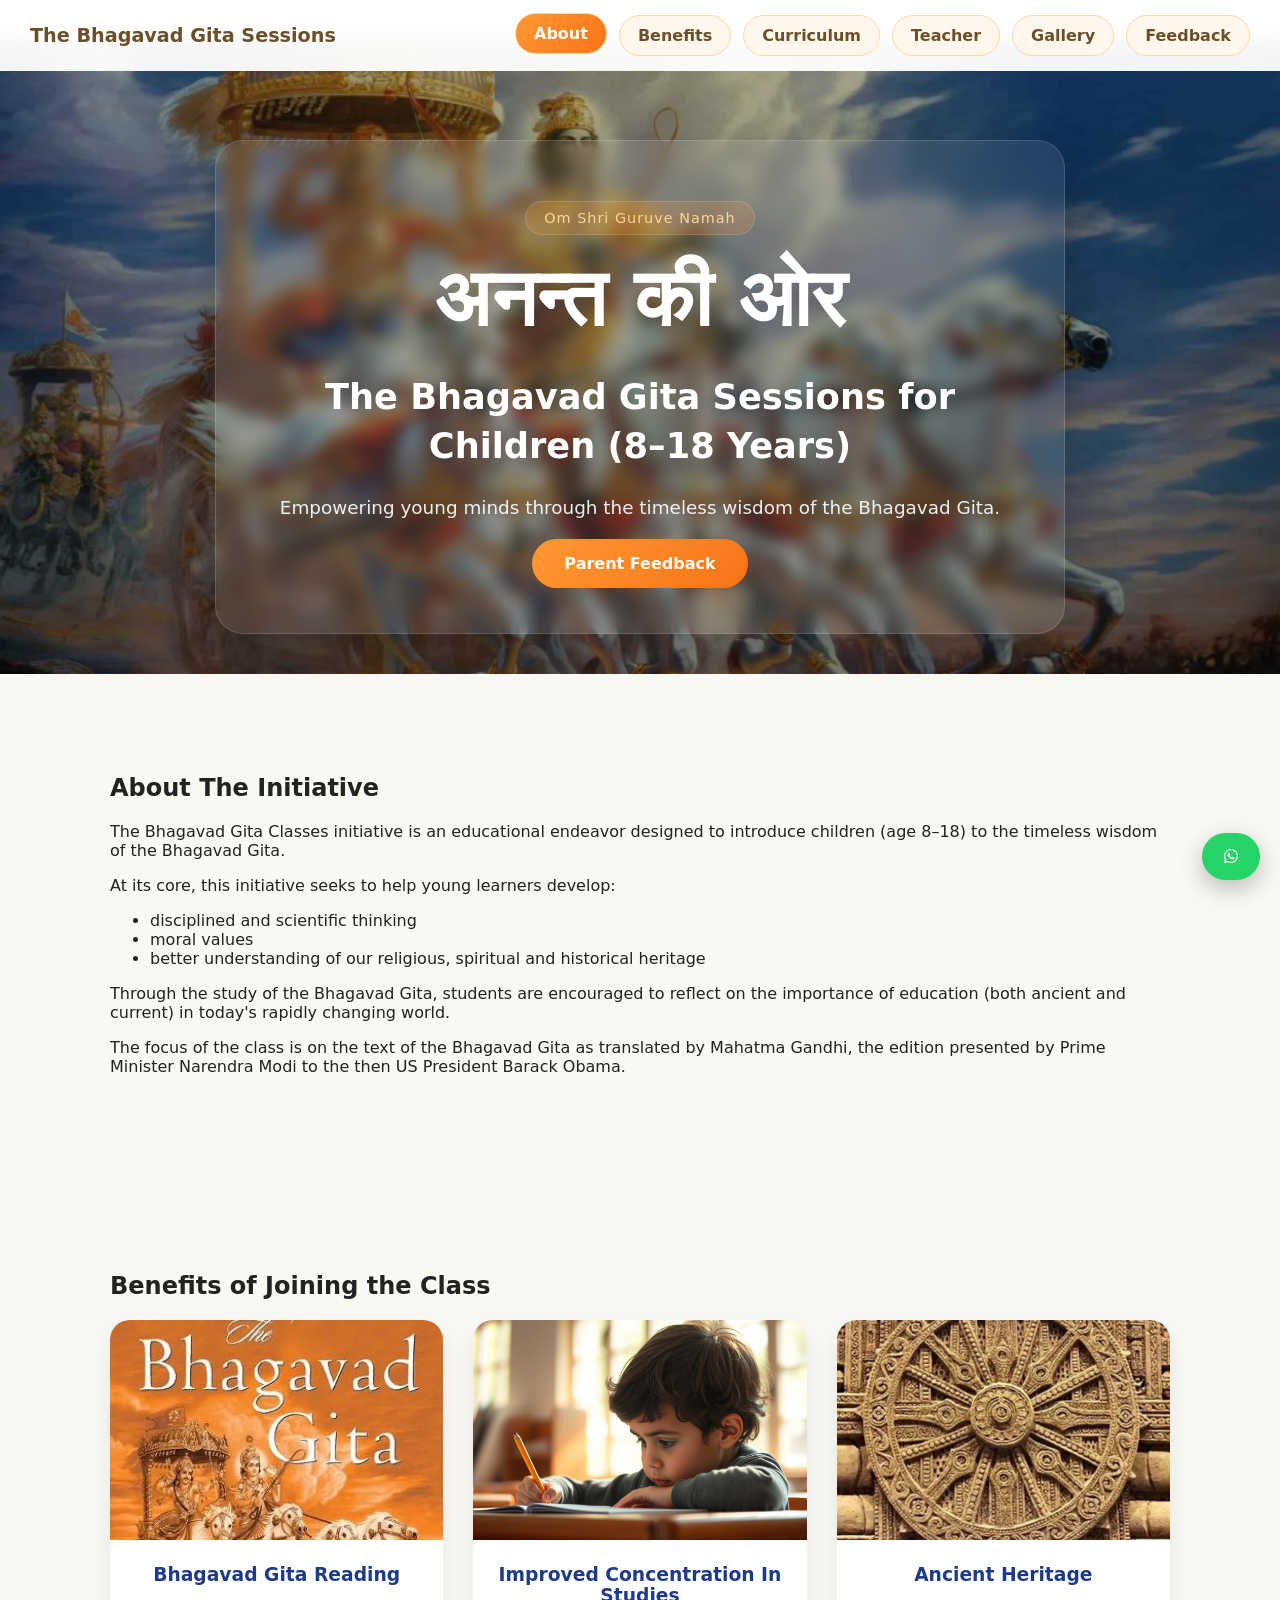
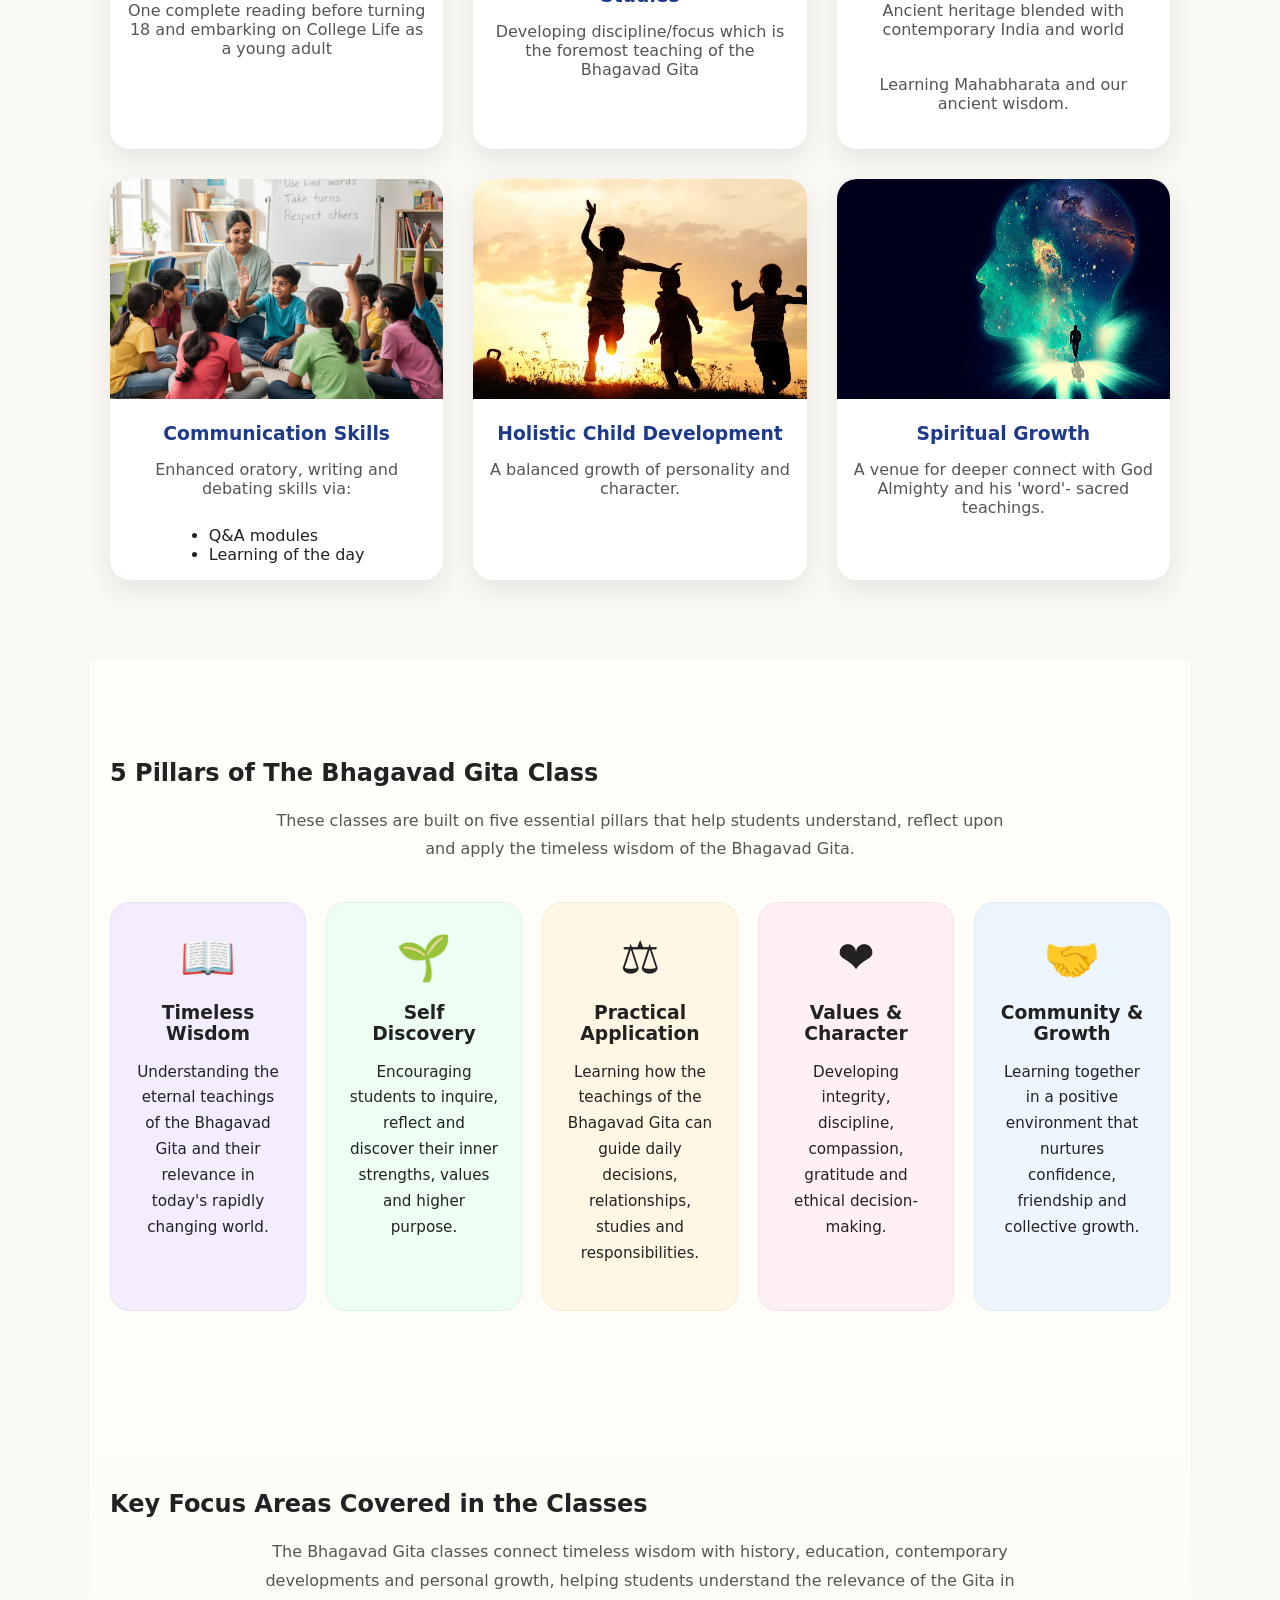
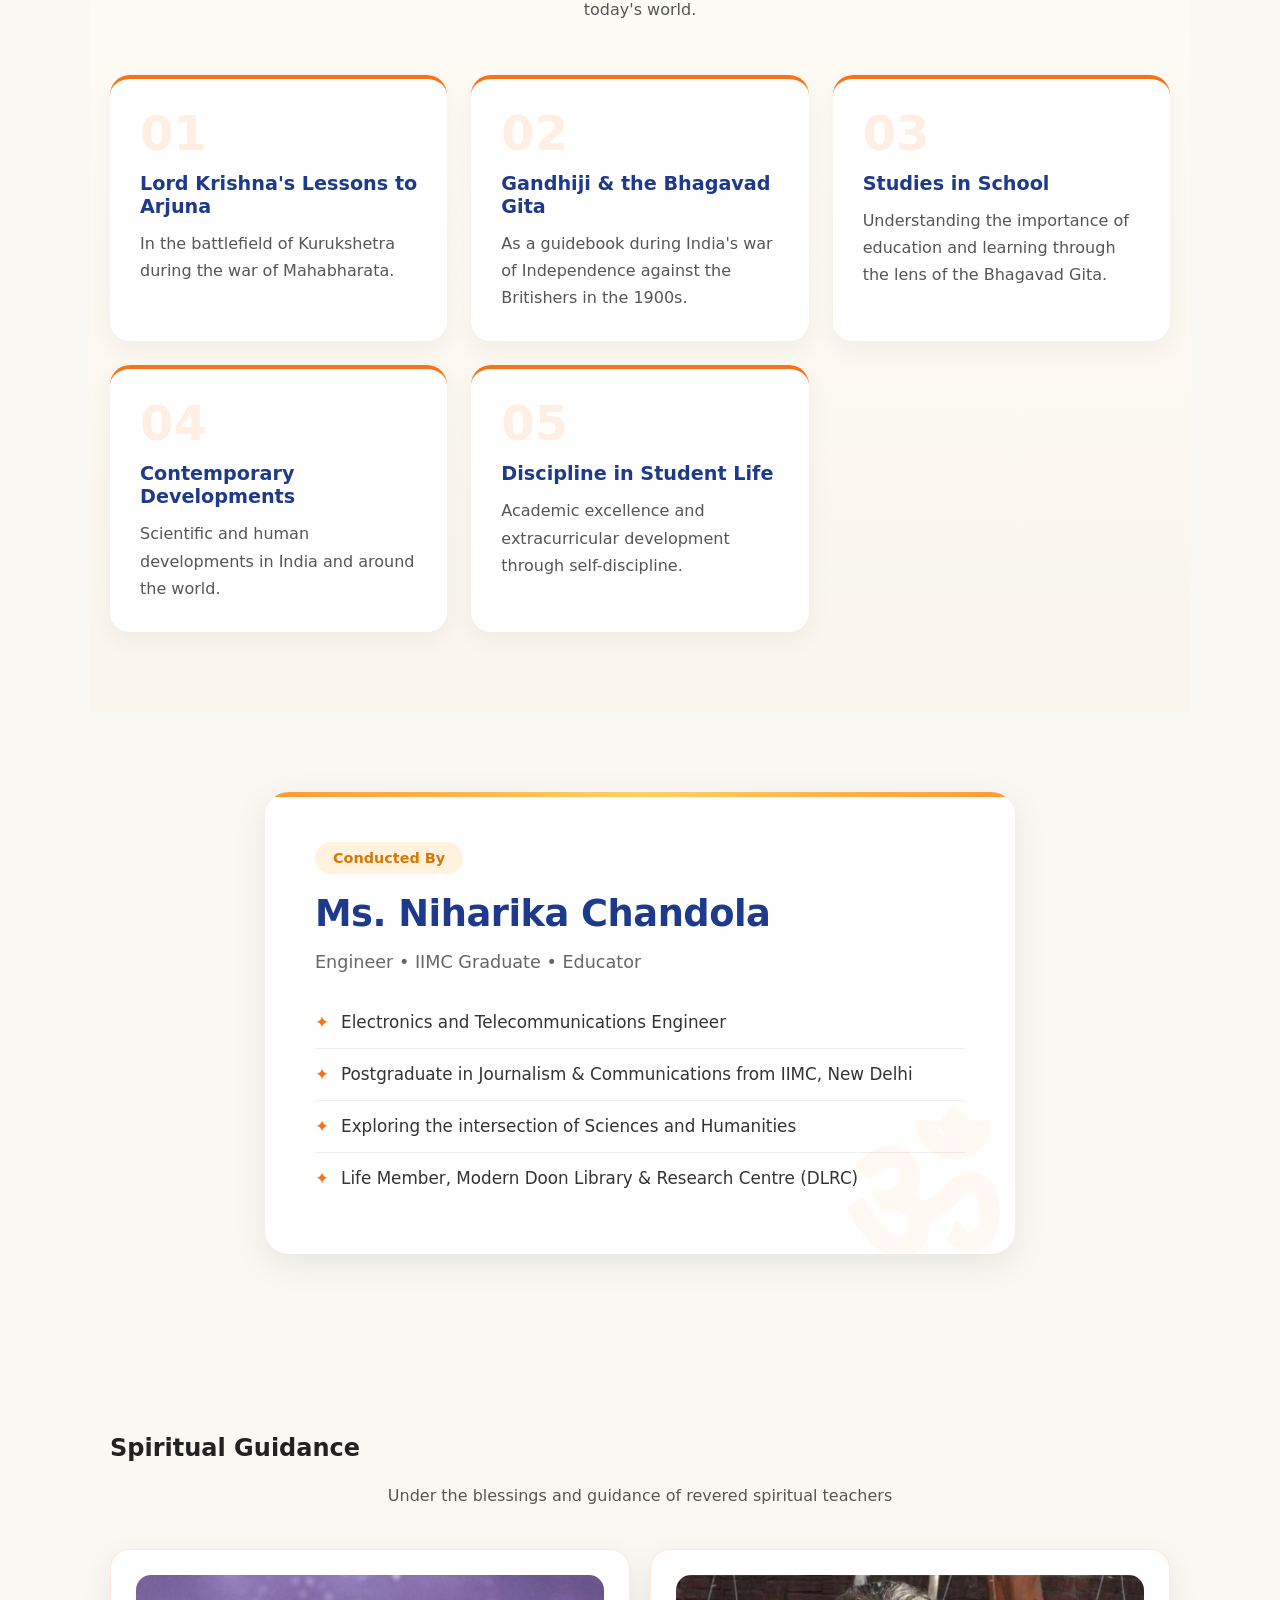
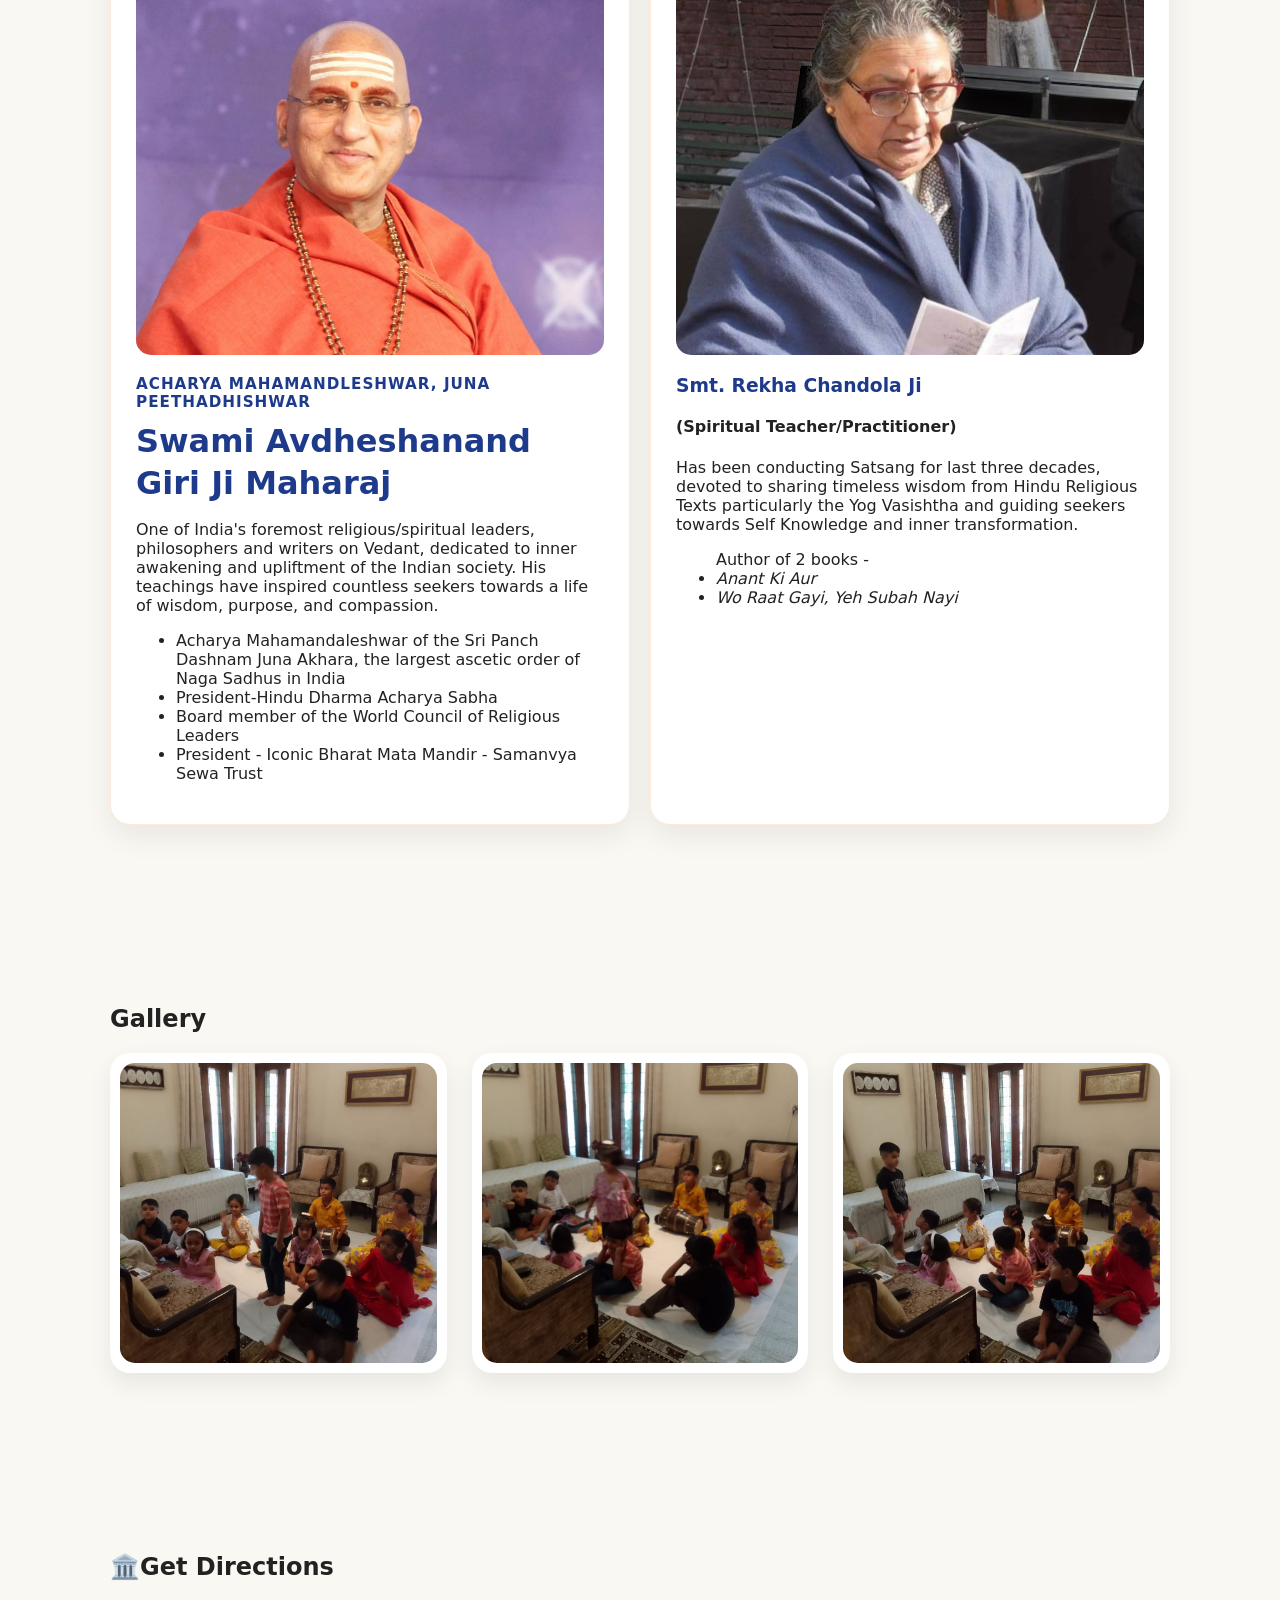
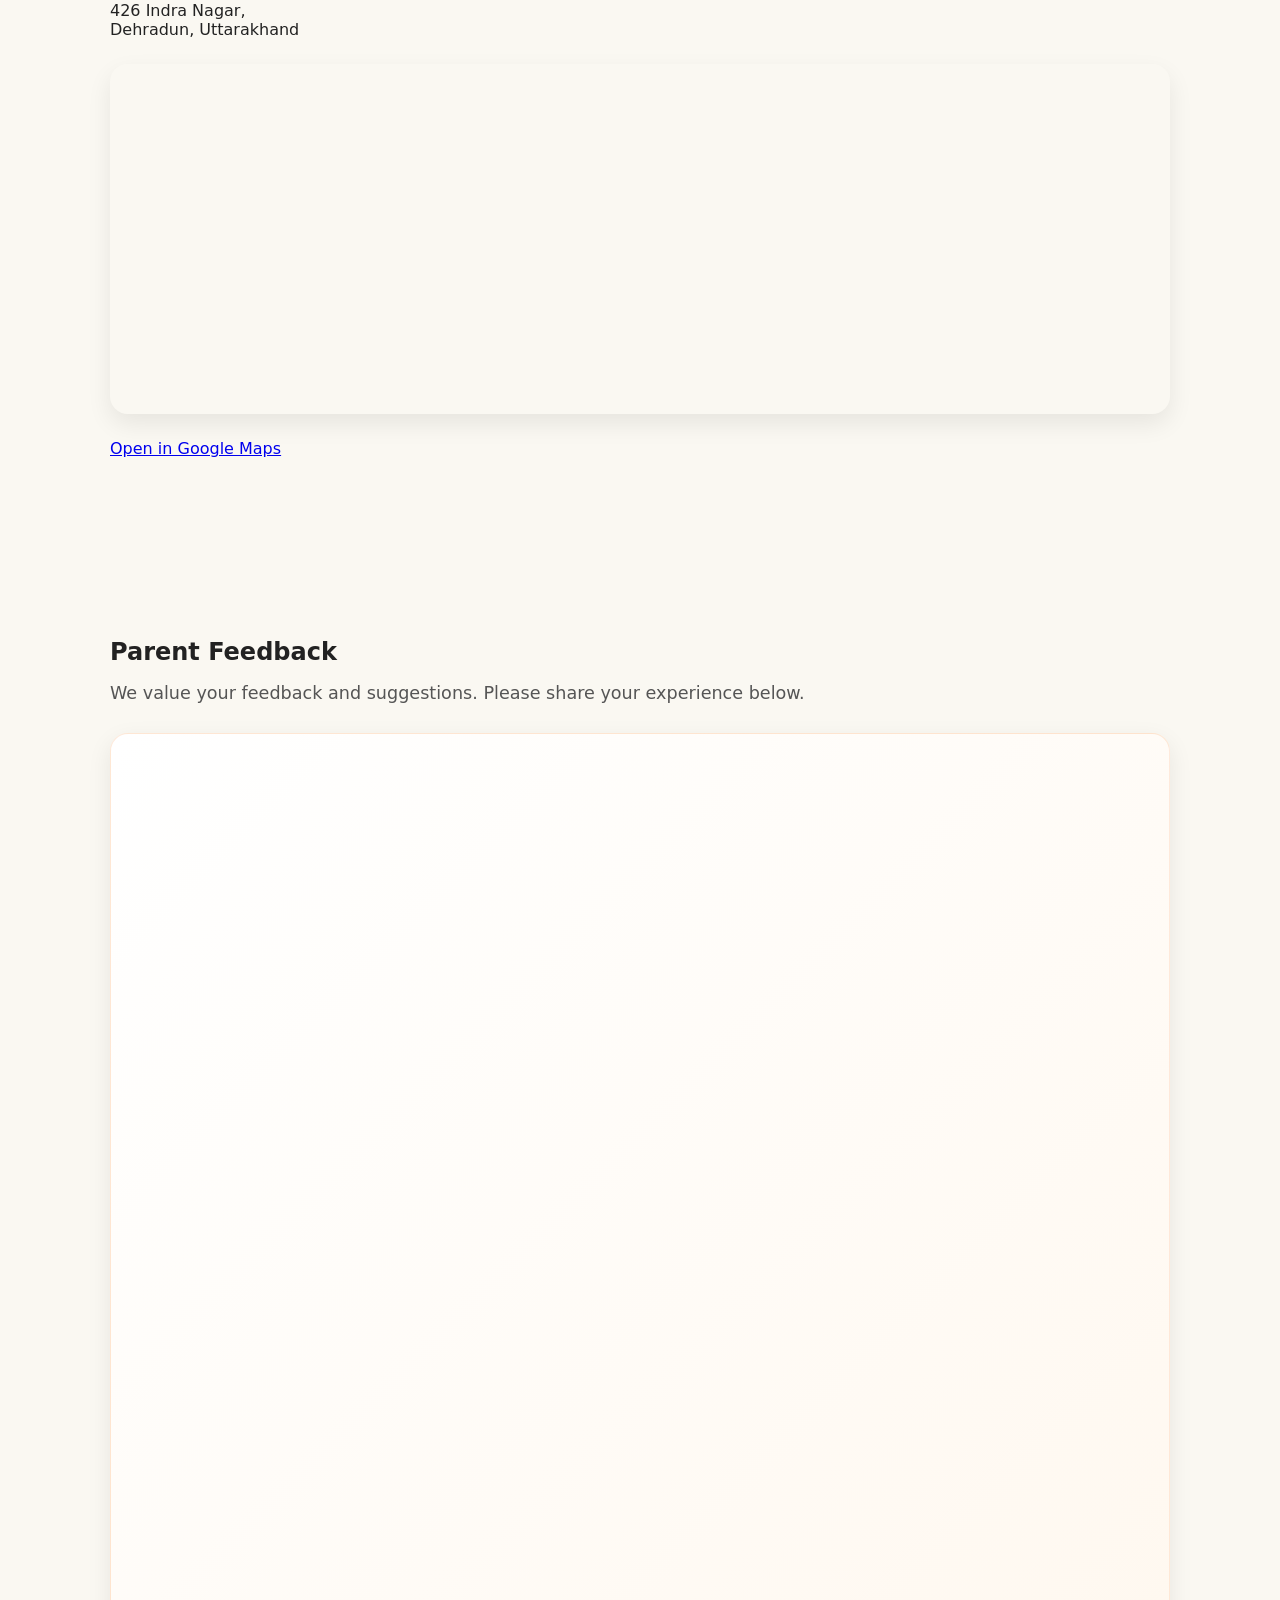
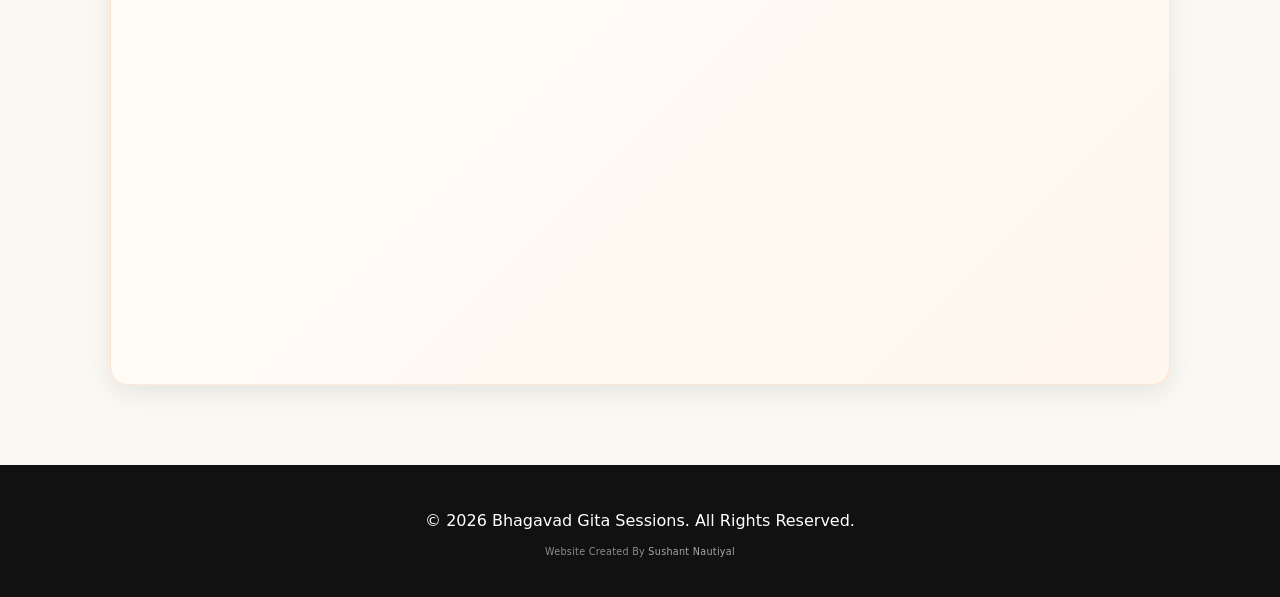
==== index.html @ b3a2de95 "Add Font Awesome and update WhatsApp link Added Font Awesome stylesheet for icons and updated WhatsA" ====
<!DOCTYPE html>
<html lang="en">
   <head>
      <meta charset="UTF-8">
      <meta name="viewport" content="width=device-width, initial-scale=1.0">
      <title>The Bhagavad Gita Sessions for Children | अनन्त की ओर </title>
      <meta name="description" content="The Bhagavad Gita Sessions for Children">
      <link rel="stylesheet" href="assets/styles.css">
	  <link rel="stylesheet" href="https://cdnjs.cloudflare.com/ajax/libs/font-awesome/6.7.2/css/all.min.css">
   </head>
   <body>
      <nav class="navbar">
         <a href="#" class="logo">
        The Bhagavad Gita Sessions
    </a>
         <ul class="nav-links">
            <li><a href="#about" class="active">About</a></li>
            <li><a href="#benefits">Benefits</a></li>
            <li><a href="#pillars">Curriculum</a></li>
            <li><a href="#teacher">Teacher</a></li>
            <li><a href="#gallery">Gallery</a></li>
            <li><a href="#feedback">Feedback</a></li>
         </ul>
      </nav>
      <header class="hero">
         <div class="hero-content reveal">
            <div class="hero-badge">
               Om Shri Guruve Namah
            </div>
            <h1>अनन्त की ओर</h1>
            <h2>
               The Bhagavad Gita Sessions for Children (8–18 Years)
            </h2>
            <p>
               Empowering young minds through the timeless wisdom of the Bhagavad Gita.
            </p>
            <a class="btn" href="#feedback">
            Parent Feedback
            </a>
         </div>
      </header>
      <section id="about" class="section reveal">
         <h2>About The Initiative</h2>
         
            <p>The Bhagavad Gita Classes initiative is an educational endeavor designed
               to introduce children (age 8–18) to the timeless wisdom of the Bhagavad Gita.</p>               
         <p>
            At its core, this initiative seeks to help young learners develop:
         </p>
         <ul>
            <li>disciplined and scientific thinking</li>
            <li>moral values</li>
            <li>better understanding of our religious, spiritual and historical heritage</li>
         </ul>
         <p>
            Through the study of the Bhagavad Gita, students are encouraged to reflect on the importance of education (both ancient and current) in today's rapidly changing world.
         </p>
         <p>
            The focus of the class is on the text of the Bhagavad Gita as translated by Mahatma Gandhi, the edition presented by Prime Minister Narendra Modi to the then US President Barack Obama.
         </p>
      </section>
      <section id="benefits" class="section">
         <h2>Benefits of Joining the Class</h2>
         <div class="benefits-grid">
            <div class="benefit-card">
               <img src="images/benefits/gita-reading.jpg" alt="">
               <h3>Bhagavad Gita Reading</h3>
               <p>One complete reading before turning 18 and embarking on College Life as a young adult</p>
            </div>
            <div class="benefit-card">
               <img src="images/benefits/concentration.jpeg" alt="">
               <h3>Improved Concentration In Studies</h3>
               <p>Developing discipline/focus which is the foremost teaching of the Bhagavad Gita</p>
            </div>
            <div class="benefit-card">
               <img src="images/benefits/culture.jpg" alt="">
               <h3>Ancient Heritage</h3>
               <p>Ancient heritage blended with contemporary India and world</p>
               <p>Learning Mahabharata and our ancient wisdom.</p>
            </div>
            <div class="benefit-card">
  <img src="images/benefits/oratory.jpeg" alt="">
  <h3>Communication Skills</h3>
  
  <p class="benefit-text">
    Enhanced oratory, writing and debating skills via:
  </p>

  <div class="points-wrapper">
    <ul class="bullet-points">
      <li>Q&amp;A modules</li>
      <li>Learning of the day</li>
    </ul>
  </div>
</div>
            <div class="benefit-card">
               <img src="images/benefits/holistic.jfif" alt="">
               <h3>Holistic Child Development</h3>
               <p>A balanced growth of personality and character.</p>
            </div>
            <div class="benefit-card">
               <img src="images/benefits/spiritual.jpg" alt="">
               <h3>Spiritual Growth</h3>
               <p>A venue for deeper connect with God Almighty and his 'word'- sacred teachings.</p>
            </div>
         </div>
      </section>
      <section id="pillars" class="section reveal">
         <h2>5 Pillars of The Bhagavad Gita Class</h2>
         <p class="section-subtitle">
            These classes are built on five essential pillars that help students
            understand, reflect upon and apply the timeless wisdom of the Bhagavad Gita.
         </p>
         <div class="pillars-grid">
            <div class="pillar-card pillar-purple">
               <div class="pillar-icon">📖</div>
               <h3>Timeless Wisdom</h3>
               <p>
                  Understanding the eternal teachings of the Bhagavad Gita and
                  their relevance in today's rapidly changing world.
               </p>
            </div>
            <div class="pillar-card pillar-green">
               <div class="pillar-icon">🌱</div>
               <h3>Self Discovery</h3>
               <p>
                  Encouraging students to inquire, reflect and discover their
                  inner strengths, values and higher purpose.
               </p>
            </div>
            <div class="pillar-card pillar-gold">
               <div class="pillar-icon">⚖️</div>
               <h3>Practical Application</h3>
               <p>
                  Learning how the teachings of the Bhagavad Gita can guide daily
                  decisions, relationships, studies and responsibilities.
               </p>
            </div>
            <div class="pillar-card pillar-pink">
               <div class="pillar-icon">❤️</div>
               <h3>Values & Character</h3>
               <p>
                  Developing integrity, discipline, compassion, gratitude and
                  ethical decision-making.
               </p>
            </div>
            <div class="pillar-card pillar-blue">
               <div class="pillar-icon">🤝</div>
               <h3>Community & Growth</h3>
               <p>
                  Learning together in a positive environment that nurtures
                  confidence, friendship and collective growth.
               </p>
            </div>
         </div>
      </section>
      <section id="focus-areas" class="section reveal">
         <h2>Key Focus Areas Covered in the Classes</h2>
         <p class="focus-intro">
            The Bhagavad Gita classes connect timeless wisdom with history,
            education, contemporary developments and personal growth,
            helping students understand the relevance of the Gita in today's world.
         </p>
         <div class="focus-grid">
            <div class="focus-card">
               <span class="focus-number">01</span>
               <h3>Lord Krishna's Lessons to Arjuna</h3>
               <p>
                  In the battlefield of Kurukshetra during the war of Mahabharata.
               </p>
            </div>
            <div class="focus-card">
               <span class="focus-number">02</span>
               <h3>Gandhiji & the Bhagavad Gita</h3>
               <p>
                  As a guidebook during India's war of Independence against the Britishers in the 1900s.
               </p>
            </div>
            <div class="focus-card">
               <span class="focus-number">03</span>
               <h3>Studies in School</h3>
               <p>
                  Understanding the importance of education and learning through the lens of the Bhagavad Gita.
               </p>
            </div>
            <div class="focus-card">
               <span class="focus-number">04</span>
               <h3>Contemporary Developments</h3>
               <p>
                  Scientific and human developments in India and around the world.
               </p>
            </div>
            <div class="focus-card">
               <span class="focus-number">05</span>
               <h3>Discipline in Student Life</h3>
               <p>
                  Academic excellence and extracurricular development through self-discipline.
               </p>
            </div>
         </div>
      </section>
      <section id="teacher" class="section reveal">
         <div class="teacher-card">
            <div class="teacher-badge">
               Conducted By
            </div>
            <h2>Ms. Niharika Chandola</h2>
            <p class="teacher-tagline">
               Engineer • IIMC Graduate • Educator
            </p>
            <!-- <div class="teacher-divider"></div> -->
            <ul class="profile-points">
               <li>Electronics and Telecommunications Engineer</li>
               <li>Postgraduate in Journalism & Communications from IIMC, New Delhi</li>
               <li>Exploring the intersection of Sciences and Humanities</li>
               <li>Life Member, Modern Doon Library & Research Centre (DLRC)</li>
            </ul>
         </div>
      </section>
      <section id="guidance" class="section reveal">
         <h2>Spiritual Guidance</h2>
         <p class="section-subtitle">
            Under the blessings and guidance of revered spiritual teachers
         </p>
         <div class="grid">
            <div class="card">
               <div class="guide-photo swamiji-photo"></div>
               <div class="guru-title">
                  Acharya Mahamandleshwar, Juna Peethadhishwar
               </div>
               <h3 class="guru-name">
                  Swami Avdheshanand Giri Ji Maharaj
               </h3>
               <p>
                  One of India's foremost religious/spiritual leaders, philosophers and writers on Vedant, dedicated to inner awakening and upliftment of the Indian society. His teachings have inspired countless seekers towards a life of wisdom, purpose, and compassion.
               </p>
               <ul>
                  <li>Acharya Mahamandaleshwar of the Sri Panch Dashnam Juna Akhara, the largest ascetic order of Naga Sadhus in India</li>
                  <li>President-Hindu Dharma Acharya Sabha</li>
                  <li>Board member of the World Council of Religious Leaders</li>
                  <li>President - Iconic Bharat Mata Mandir - Samanvya Sewa Trust</li>
               </ul>
            </div>
            <div class="card">
               <div class="guide-photo gurudev-photo"></div>
               <!-- Optional Photo -->
               <!-- <img src="assets/rekha-chandola.jpg" alt="Smt Rekha Chandola"> -->
               <h3>Smt. Rekha Chandola Ji</h3>
               <h4>(Spiritual Teacher/Practitioner)</h4>
               <p>
                  Has been conducting Satsang for last three decades, devoted to sharing timeless wisdom from Hindu Religious Texts particularly the Yog Vasishtha and guiding seekers towards Self Knowledge and inner transformation.
               </p>
               <ul>
                  Author of 2 books -
                  <li><em>Anant Ki Aur</em></li>
                  <li><em>Wo Raat Gayi, Yeh Subah Nayi</em></li>
               </ul>
            </div>
         </div>
      </section>
      <section id="gallery" class="section reveal">
         <h2>Gallery</h2>
         <div class="gallery-grid">
            <div class="gallery-item">
               <img src="images/gal1.jpeg" alt="Gallery Image 1">
            </div>
            <div class="gallery-item">
               <img src="images/gal2.jpeg" alt="Gallery Image 2">
            </div>
            <div class="gallery-item">
               <img src="images/gal3.jpeg" alt="Gallery Image 3">
            </div>
         </div>
      </section>
      <section id="location" class="section reveal">
         <div class="location-card">
            <h2>🏛️Get Directions</h2>
            <p class="location-address">
               426 Indra Nagar,<br>
               Dehradun, Uttarakhand
            </p>
            <div class="map-container">
               <iframe src="https://www.google.com/maps/embed?pb=!1m17!1m12!1m3!1d3399.2452486231987!2d77.99868707556432!3d30.319949974785985!2m3!1f0!2f0!3f0!3m2!1i1024!2i768!4f13.1!3m2!1m1!2zMzDCsDE5JzExLjgiTiA3OMKwMDAnMDQuNSJF!5e1!3m2!1sen!2sin!4v1782061550491!5m2!1sen!2sin" width="600" height="450" style="border:0;" allowfullscreen="" loading="lazy" referrerpolicy="no-referrer-when-downgrade"></iframe>
            </div>
            <a
               class="location-btn"
               href="https://maps.google.com/?q=426+Indra+Nagar+Dehradun"
               target="_blank">
            Open in Google Maps
            </a>
         </div>
      </section>
      <section id="feedback" class="section reveal">
         <h2>Parent Feedback</h2>
         <p>
            We value your feedback and suggestions. Please share your experience below.
         </p>
         <div class="card">
            <iframe
               src="https://docs.google.com/forms/d/e/1FAIpQLSfRpZ94LRk6SZWgyEPd5InsKsDCNvL5LQzETkOcfYvqQgdj5Q/viewform?embedded=true"
               width="100%"
               height="1200"
               frameborder="0">
            Loading…
            </iframe>
         </div>
      </section>
      <footer>

    <p>© 2026 Bhagavad Gita Sessions. All Rights Reserved.</p>

    <p class="credit">
    Website Created By
    <a href="https://www.linkedin.com/in/sushantnautiyal/" target="_blank">
        Sushant Nautiyal
    </a>
</p>

</footer>
	  <a href="https://wa.me/919760505401?text=Hari%20Om."
   class="whatsapp"
   target="_blank"
   aria-label="Chat on WhatsApp">

    <i class="fa-brands fa-whatsapp"></i>

</a>
      <script src="assets/script.js"></script>
   </body>
</html>
---- assets/styles.css ----
html,
body {
	width: 100%;
	overflow-x: hidden;
}

:root {
	--saffron: #f97316;
	--blue: #1e3a8a;
}

* {
	box-sizing: border-box;
}

html {
	scroll-behavior: smooth;
}

body {
	margin: 0;
	font-family: system-ui, sans-serif;
	background: #faf8f2;
	color: #222;
}

.navbar{
    position: fixed;
    top: 0;
    left: 0;
    width: 100%;
    z-index: 9999;

    background: rgba(255,255,255,.95);
    backdrop-filter: blur(10px);

    padding: 15px 30px;

    display: flex;
    justify-content: space-between;
    align-items: center;
}

.logo {
	font-size: 1.2rem;
	font-weight: 700;
	color: #6b4f2a;
	text-decoration:none;
    cursor:pointer;
}
.logo:hover{
    color:var(--saffron);
}
.nav-links {
	display: flex;
	gap: 12px;

	list-style: none;
	margin: 0;
	padding: 0;
}

.nav-links a {
	display: block;

	padding: 10px 18px;

	border-radius: 999px;

	background: #fff7ec;
	border: 1px solid #ffd7a3;

	color: #6b4f2a;
	text-decoration: none;
	font-weight: 600;

	transition: .3s ease;
}

.nav-links a:hover,
.nav-links a.active {
	background: linear-gradient(135deg,
			#ff9933,
			#f97316);

	color: white;

	transform: translateY(-2px);
}

.hero {
	padding-top:100px;
	padding-bottom:40px;

	background:
		linear-gradient(rgba(10, 10, 10, 0.40),
			rgba(10, 10, 10, 0.50)),
		url('../images/krishna-arjuna.jpg');

	background-size: cover;
	background-position: center center;
	background-repeat: no-repeat;

	display: flex;
	align-items: flex-start;
	margin-top: 40px;
	justify-content: center;

	text-align: center;
	color: white;

	position: relative;
	overflow: hidden;
}
#pillars,
#focus-areas,
#teacher,
#benefits,
#gallery,
#feedback{
    scroll-margin-top:100px;
}
/* Decorative Golden Glow */
.hero::before {
	content: "";

	position: absolute;
	inset: 0;

	background:
		radial-gradient(circle at top center,
			rgba(255, 193, 7, 0.18),
			transparent 45%);

	pointer-events: none;
}

/* Hero Card */
.hero-content {
	position: relative;
	z-index: 2;

	background: rgba(255, 255, 255, 0.08);

	backdrop-filter: blur(8px);
	-webkit-backdrop-filter: blur(8px);

	padding: 60px;
	border-radius: 28px;

	max-width: 850px;
	width: 90%;

	border: 1px solid rgba(255, 255, 255, 0.15);

	box-shadow:
		0 20px 50px rgba(0, 0, 0, 0.25);
}

/* Sanskrit Badge */
.hero-badge {
	display: inline-block;

	background: rgba(255, 153, 51, 0.18);

	color: #ffd699;

	padding: 8px 18px;
	border-radius: 40px;

	font-size: .9rem;
	letter-spacing: 1px;

	margin-bottom: 20px;

	border: 1px solid rgba(255, 255, 255, 0.15);
}

.hero h1 {
	font-size: 5rem;
	line-height: 1.1;
	margin: 0 0 20px;
	color: white;
}

.hero h2 {
	font-size: 2.2rem;
	line-height: 1.4;
	margin-bottom: 20px;
	color: #fff;
}

.hero p {
	font-size: 1.15rem;
	line-height: 1.8;
	color: rgba(255, 255, 255, 0.92);

	margin-bottom: 30px;
}

/* Button */
.hero .btn {
	background: linear-gradient(135deg,
			#ff9933,
			#f97316);

	padding: 15px 32px;
	border-radius: 50px;

	font-weight: 600;
	font-size: 1rem;

	transition: .3s;
}

.hero .btn:hover {
	transform: translateY(-3px);
	box-shadow:
		0 12px 25px rgba(249, 115, 22, .35);
}

/* Responsive */
@media(max-width:768px) {
	.hero{
        min-height:100vh;

        padding:110px 20px 60px;

        display:flex;
        align-items:flex-start;
        justify-content:center;
    }

	.hero-content {
		padding: 35px 25px;
	}

	.hero h1 {
		font-size: 3rem;
	}

	.hero h2 {
		font-size: 1.5rem;
	}
}

/* =========================
   Teacher Section
========================= */

.teacher-card {
	max-width: 750px;
	margin: 0 auto;

	background: #fff;
	padding: 50px;

	border-radius: 24px;

	position: relative;
	overflow: hidden;

	box-shadow: 0 10px 35px rgba(0, 0, 0, 0.08);

	transition:
		transform .35s ease,
		box-shadow .35s ease;
}

/* Top Accent Line */
.teacher-card::before {
	content: "";
	position: absolute;
	top: 0;
	left: 0;

	width: 100%;
	height: 5px;

	background: linear-gradient(90deg,
			#ff9933,
			#ffd166,
			#ff9933);
}

/* Om Watermark */
.teacher-card::after {
	content: "ॐ";

	position: absolute;
	right: 20px;
	bottom: -30px;

	font-size: 180px;
	font-weight: 700;
	line-height: 1;

	color: rgba(249, 115, 22, 0.05);

	pointer-events: none;
	user-select: none;
}

/* Hover Effect */
.teacher-card:hover {
	transform: translateY(-6px);

	box-shadow:
		0 18px 45px rgba(0, 0, 0, 0.12);
}

/* Badge */
.teacher-badge {
	display: inline-block;

	padding: 8px 18px;

	background: #fff3e0;
	color: #d97706;

	border-radius: 30px;

	font-size: .9rem;
	font-weight: 600;

	margin-bottom: 18px;
}

/* Name */
.teacher-card h2 {
	margin: 0 0 10px;

	color: var(--blue);

	font-size: 2.3rem;
	font-weight: 700;

	letter-spacing: -0.5px;
}

/* Subtitle */
.teacher-tagline {
	color: #666;
	font-size: 1.1rem;

	margin-bottom: 25px;
}

/* Divider */
.teacher-divider{
    width:400px;
    height:4px;

    background:var(--saffron);

    border-radius:50px;

    margin-top:15px;
    margin-bottom:30px;
}

/* Profile Points */
.profile-points {
	list-style: none;
	padding: 0;
	margin: 0;
}

.profile-points li {
	padding: 14px 0;

	border-bottom: 1px solid #eee;

	color: #333;
	line-height: 1.6;
}

.profile-points li:last-child {
	border-bottom: none;
}

.profile-points li::before {
	content: "✦";

	color: var(--saffron);

	font-weight: bold;

	margin-right: 12px;
}

/* Mobile */
@media(max-width:768px) {

	.teacher-card {
		padding: 30px 25px;
	}

	.teacher-card h2 {
		font-size: 1.8rem;
	}

	.teacher-card::after {
		font-size: 120px;
		right: 10px;
		bottom: -15px;
	}
}

.profile-points {
	list-style: none;
	padding: 0;
	margin: 0;
}

.profile-points li {
	padding: 12px 0;
	font-size: 1.05rem;
	border-bottom: 1px solid #eee;
}

.profile-points li:last-child {
	border-bottom: none;
}

.profile-points li::before {
	content: "✦";
	color: #f97316;
	font-weight: bold;
	margin-right: 12px;
}

.btn {
	background: var(--saffron);
	padding: 14px 22px;
	color: white;
	text-decoration: none;
	border-radius: 10px;
}

.section {
	max-width: 1100px;
	margin: auto;
	padding: 80px 20px;
}

.grid {
	display: grid;
	grid-template-columns: repeat(auto-fit, minmax(250px, 1fr));
	gap: 20px;
}

.card {
	background: linear-gradient(135deg,
			#ffffff,
			#fff7ed);

	padding: 25px;
	border-radius: 18px;

	box-shadow:
		0 8px 25px rgba(0, 0, 0, .08);

	transition:
		transform .3s ease,
		box-shadow .3s ease,
		background .3s ease;

	border: 1px solid rgba(249, 115, 22, .15);

}

.card:hover {

	transform:
		translateY(-8px) scale(1.03);

	box-shadow:
		0 15px 35px rgba(249, 115, 22, .25);

	background:
		linear-gradient(135deg,
			#fff7ed,
			#ffedd5);
}

.benefits-grid {
	display: grid;
	grid-template-columns: repeat(3, 1fr);
	gap: 30px;
}

.gallery-grid {
	display: grid;
	grid-template-columns: repeat(auto-fit, minmax(300px, 1fr));
	gap: 25px;
}

.gallery-item {
	background: white;
	padding: 10px;
	border-radius: 20px;
	overflow: hidden;

	box-shadow:
		0 10px 25px rgba(0, 0, 0, .08);

	transition: .35s;
}

.gallery-item:hover {
	transform: translateY(-8px);
	box-shadow:
		0 18px 35px rgba(0, 0, 0, .15);
}

.gallery-item img {
	width: 100%;
	height: 300px;
	object-fit: cover;
	border-radius: 15px;
	display: block;
}

.benefit-card {
	background: white;
	border-radius: 20px;
	overflow: hidden;
	text-align: center;

	box-shadow: 0 10px 25px rgba(0, 0, 0, .08);

	transition: .35s;
}

.benefit-card:hover {
	transform: translateY(-10px);
	box-shadow: 0 20px 40px rgba(0, 0, 0, .15);
}

.benefit-card img {
	width: 100%;
	height: 220px;
	object-fit: cover;
}

.benefit-card h3 {
	color: var(--blue);
	margin: 20px 15px 10px;
}

.benefit-card p {
	padding: 0 15px 20px;
	color: #555;
}

.benefit-card {
	overflow: hidden;
}

.benefit-card img {
	transition: transform .5s ease;
}

.benefit-card:hover img {
	transform: scale(1.08);
}

.reveal {
	opacity: 0;
	transform: translateY(30px);
	transition: .8s;
}

.reveal.active {
	opacity: 1;
	transform: none;
}

footer {
	background: #111;
	color: white;
	text-align: center;
	padding: 30px;
}

.guide-photo {
	width: 100%;
	height: 380px;
	background-size: cover;
	background-position: top center;
	background-repeat: no-repeat;
	border-radius: 15px;
	margin-bottom: 20px;
}

.swamiji-photo {
	background-image: url('../images/guidance/swamiji.jpeg');
}

.gurudev-photo {
	background-image: url('../images/guidance/sadgurudev.jpeg');
}

#guidance .card {
	background: white;
	border-radius: 20px;

	overflow: hidden;

	box-shadow:
		0 10px 30px rgba(0, 0, 0, .08);

	transition:
		transform .3s ease,
		box-shadow .3s ease;
}

#guidance .card:hover {
	transform: translateY(-8px);

	box-shadow:
		0 20px 40px rgba(249, 115, 22, .20);
}

#guidance h3 {
	color: var(--blue);
	margin-bottom: 15px;
}

.section-subtitle {
	text-align: center;
	margin-bottom: 40px;
	color: #666;
}

#feedback h2 {
	margin-bottom: 15px;
}

#feedback p {
	margin-bottom: 30px;
	font-size: 1.1rem;
	color: #555;
}

#feedback .card {
	margin-top: 20px;
}

#feedback iframe {
	display: block;
	width: 100%;
	border: none;
	border-radius: 12px;
}

.feedback-form {
	max-width: 900px;
	margin: 0 auto;
	overflow: hidden;
	border-radius: 20px;
	box-shadow: 0 10px 30px rgba(0, 0, 0, .08);
}

.feedback-form iframe {
	display: block;
	width: 100%;
	border: none;
}

.whatsapp {
	position: fixed;
	right: 20px;
	bottom: 20px;
	background: #25D366;
	color: white;
	padding: 14px 22px;
	border-radius: 50px;
	text-decoration: none;
	font-weight: 600;
	box-shadow: 0 8px 25px rgba(0, 0, 0, .25);
	z-index: 999;
}

@media(max-width:768px) {

	.navbar {
		flex-direction: column;
		gap: 15px;
	}

	.nav-links {
		display: flex;
		flex-wrap: wrap;
		justify-content: center;
		gap: 12px;
	}

}

@media(max-width:768px) {

	.hero h1 {
		font-size: 3rem;
	}

	.hero h2 {
		font-size: 1.3rem;
	}

}

@media (max-width: 768px) {

	.benefits-grid {
		display: grid;
		grid-template-columns: 1fr;
		gap: 20px;
	}

	.benefit-card {
		max-width: 100%;
	}

	.benefit-image {
		height: 220px;
	}

}

/* =========================
   Mobile Fixes
========================= */

@media (max-width:768px) {

	.section {
		padding: 60px 20px;
	}

	/* Benefits */
	.benefits-grid {
		grid-template-columns: 1fr;
		gap: 20px;
	}

	.benefit-card img {
		height: 220px;
	}

	/* Gallery */
	.gallery-grid {
		grid-template-columns: 1fr;
		gap: 20px;
	}

	.gallery-item {
		padding: 12px;
	}

	.gallery-item img {
		width: 100%;
		height: 280px;
		object-fit: cover;
		border-radius: 12px;
	}

	/* Teacher */
	.teacher-card {
		padding: 30px 20px;
	}

	.teacher-card h2 {
		font-size: 1.8rem;
	}

	/* Guidance Cards */
	.grid {
		grid-template-columns: 1fr;
	}

	.guide-photo {
		height: 280px;
	}

	/* WhatsApp Button */
	.whatsapp {
		right: 15px;
		bottom: 15px;
		padding: 12px 18px;
	}

}

@media(max-width:768px) {

	.navbar {
		padding: 15px;
	}

	.logo {
		text-align: center;
		width: 100%;

		font-size: 1.5rem;
		line-height: 1.3;

		white-space: normal;
		word-break: break-word;
	}

	.nav-links {
		width: 100%;
		justify-content: center;
	}

	.nav-links a {
		margin: 0;
		padding: 6px 10px;
	}
}

@media(max-width:768px) {

	.hero {
		min-height: 80vh;
	}

	.hero-content {
		padding: 30px 20px;
	}

	.hero h1 {
		font-size: 2.8rem;
	}

	.hero h2 {
		font-size: 1.2rem;
		line-height: 1.5;
	}

	.hero p {
		font-size: 1rem;
	}

}

@media(max-width:768px) {

	.feedback-form iframe {
		height: 1100px;
	}

}

@media(max-width:768px) {

	.whatsapp-float {
		bottom: 20px;
		right: 15px;
	}

}

@media (max-width:768px) {

	header {
		padding: 15px 20px;
	}

	nav ul {
		flex-wrap: wrap;
		justify-content: center;
		gap: 10px;
	}

	nav ul li a {
		background: #fffaf3;

		border: 1px solid #e8c27a;

		color: #6b3f12;

		box-shadow: 0 4px 12px rgba(0, 0, 0, .06);

		border-radius: 30px;
		padding: 10px 20px;
	}

	nav ul li a:hover,
	nav ul li a.active {
		background: linear-gradient(135deg,
				#c98c2d,
				#e8c27a);

		color: white;
	}

}

@media (max-width:768px) {

	.navbar {
		flex-direction: column;
		gap: 15px;
		padding: 15px;
	}

	.nav-links {
		justify-content: center;
		flex-wrap: wrap;
	}

	.logo {
		text-align: center;
	}

}

.guru-title {
	color: #1e3a8a;
	font-size: 0.95rem;
	font-weight: 600;
	letter-spacing: 1px;
	text-transform: uppercase;
	margin-bottom: 10px;
}

.guru-name {
	color: #1e3a8a;
	font-size: 2rem;
	margin: 0;
	line-height: 1.3;
}

.map-container {
	margin: 25px 0;
	border-radius: 18px;
	overflow: hidden;

	box-shadow:
		0 10px 25px rgba(0, 0, 0, .08);
}

.map-container iframe {
	width: 100%;
	height: 350px;
	border: none;
	display: block;
}

/* ==========================
   5 PILLARS SECTION
========================== */

#pillars {
	background: #fffdf8;
}

.section-subtitle {
	text-align: center;
	max-width: 750px;
	margin: 0 auto 40px;
	color: #555;
	line-height: 1.7;
}

.pillars-grid {
	display: grid;
	grid-template-columns: repeat(5, 1fr);
	gap: 20px;
	margin-top: 40px;
}

.pillar-card {
	border-radius: 20px;
	padding: 28px 22px;
	text-align: center;
	transition: all .3s ease;
	border: 1px solid rgba(0, 0, 0, .05);
}

.pillar-card:hover {
	transform: translateY(-8px);
	box-shadow: 0 15px 35px rgba(0, 0, 0, .12);
}

.pillar-icon {
	font-size: 2.8rem;
	margin-bottom: 15px;
}

.pillar-card h3 {
	margin-bottom: 15px;
	color: #222;
}

.pillar-card p {
	font-size: .95rem;
	line-height: 1.7;
}

/* Colors */

.pillar-purple {
	background: #f4ecff;
}

.pillar-green {
	background: #ecfff2;
}

.pillar-gold {
	background: #fff7e3;
}

.pillar-pink {
	background: #fff0f5;
}

.pillar-blue {
	background: #edf5ff;
}

/* Tablet */

@media(max-width:1000px) {

	.pillars-grid {
		grid-template-columns: repeat(2, 1fr);
	}
}

/* Mobile */

@media(max-width:640px) {

	.pillars-grid {
		grid-template-columns: 1fr;
	}

	.pillar-card {
		text-align: left;
	}

	.pillar-icon {
		font-size: 2.2rem;
	}
}

/* ==========================
   KEY FOCUS AREAS
========================== */

#focus-areas {
	background: linear-gradient(180deg,
			#fffdf8 0%,
			#faf6ed 100%);
}

.focus-intro {
	max-width: 800px;
	margin: 0 auto 50px;
	text-align: center;
	color: #555;
	line-height: 1.8;
}

.focus-grid {
	display: grid;
	grid-template-columns: repeat(auto-fit, minmax(260px, 1fr));
	gap: 24px;
}

.focus-card {
	background: white;
	padding: 30px;
	border-radius: 20px;
	position: relative;
	overflow: hidden;

	border-top: 4px solid var(--saffron);

	box-shadow:
		0 8px 24px rgba(0, 0, 0, .05);

	transition: .35s ease;
}

.focus-card:hover {
	transform: translateY(-8px);
	box-shadow:
		0 18px 40px rgba(0, 0, 0, .10);
}

.focus-number {
	font-size: 3rem;
	font-weight: 800;
	color: rgba(249, 115, 22, .12);
	display: block;
	line-height: 1;
	margin-bottom: 15px;
}

.focus-card h3 {
	margin: 0 0 12px;
	color: var(--blue);
	font-size: 1.2rem;
}

.focus-card p {
	margin: 0;
	line-height: 1.7;
	color: #555;
}
.benefit-text {
  margin-bottom: 8px;   /* reduce gap after the paragraph */
}

.points-wrapper {
  text-align: center;
}

.bullet-points {
  display: inline-block;
  text-align: left;
  margin-top: 0;        /* removes big gap before bullets */
  margin-bottom: 1;
  padding-left: 20px;
}
/* Mobile */

@media(max-width:640px) {

	.focus-card {
		padding: 24px;
	}

	.focus-number {
		font-size: 2.5rem;
	}
}
@media (max-width:768px){

    .credit{
        font-size:0.50rem;
        line-height:1.5;
        color:#8a8a8a;
        text-align:center;
    }

    .credit a{
        color:#9e9e9e;
        text-decoration:none;
    }

}
.credit{
    margin-top:14px;
    font-size:0.60rem;
    color:#8d8d8d;
    letter-spacing:.3px;
}

.credit a{
    color:#a8a8a8;
    text-decoration:none;
    transition:.25s;
}

.credit a:hover{
    color:#ffffff;
}
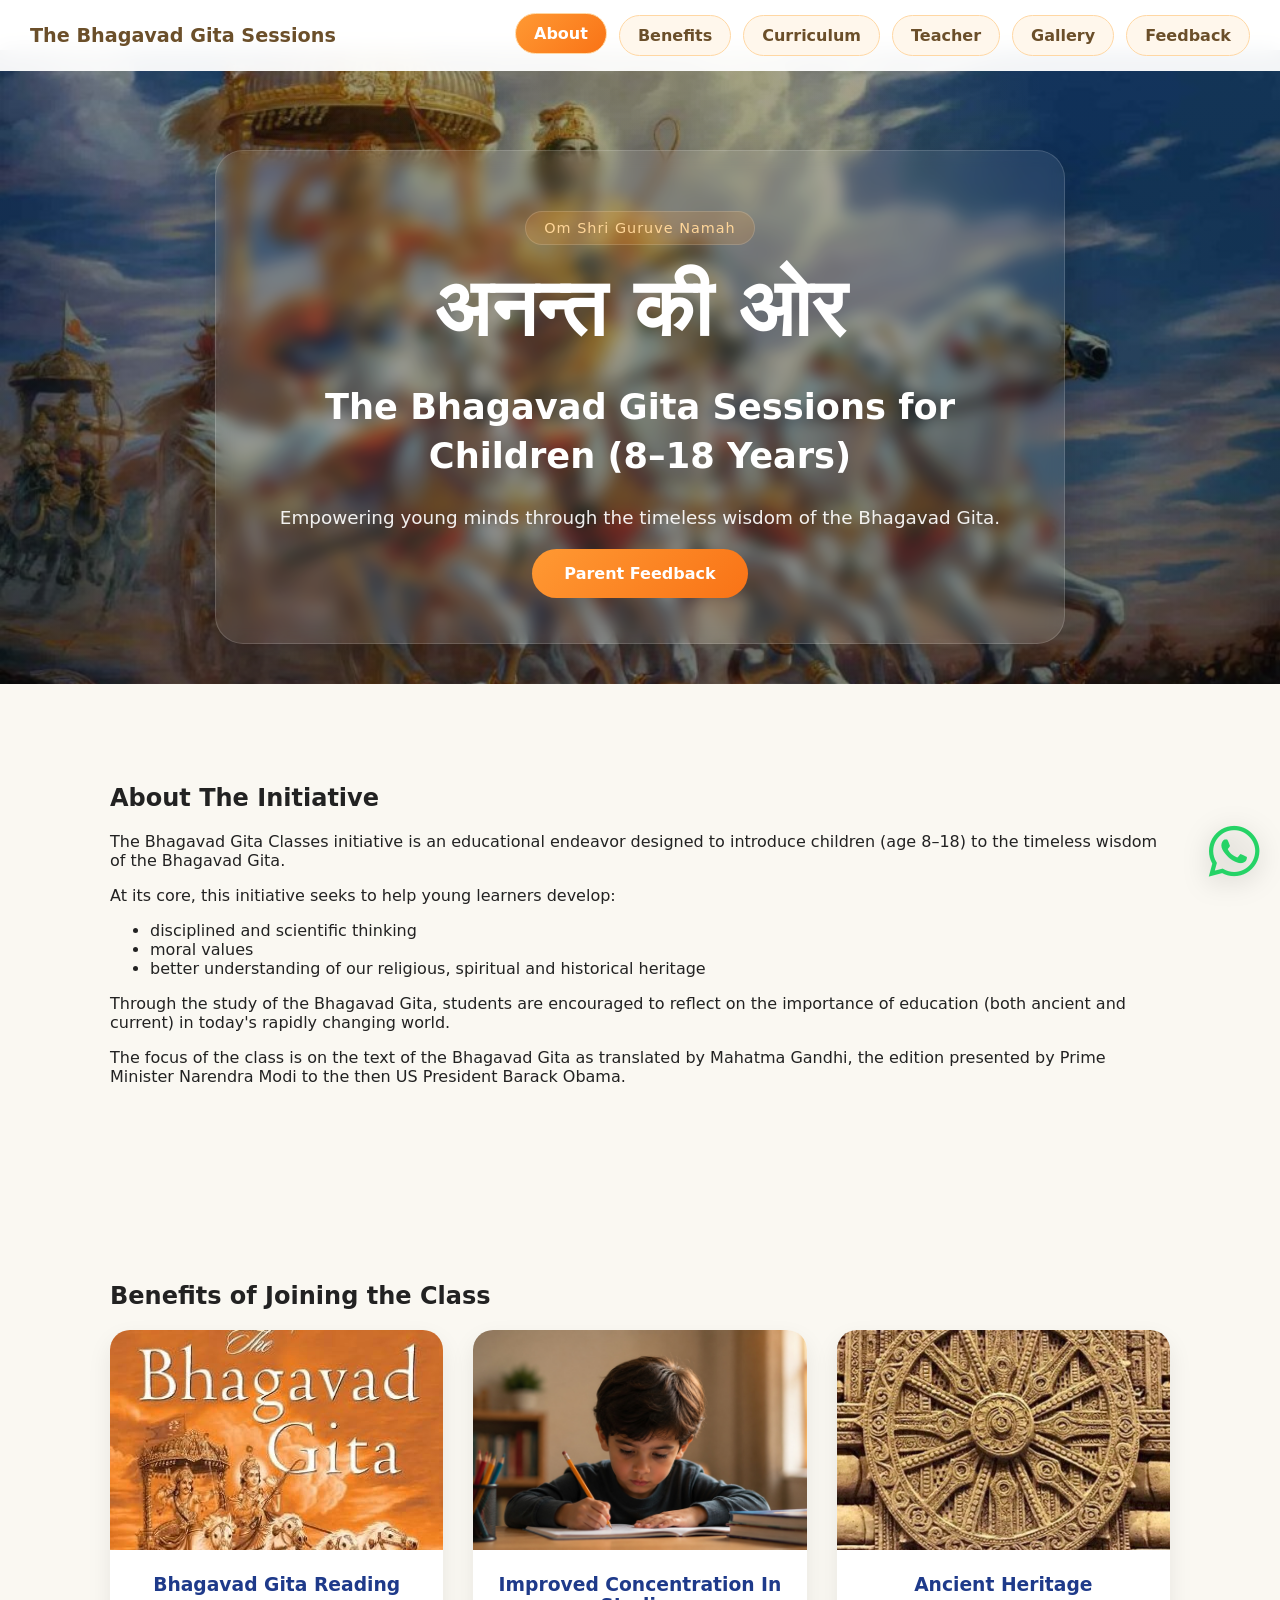
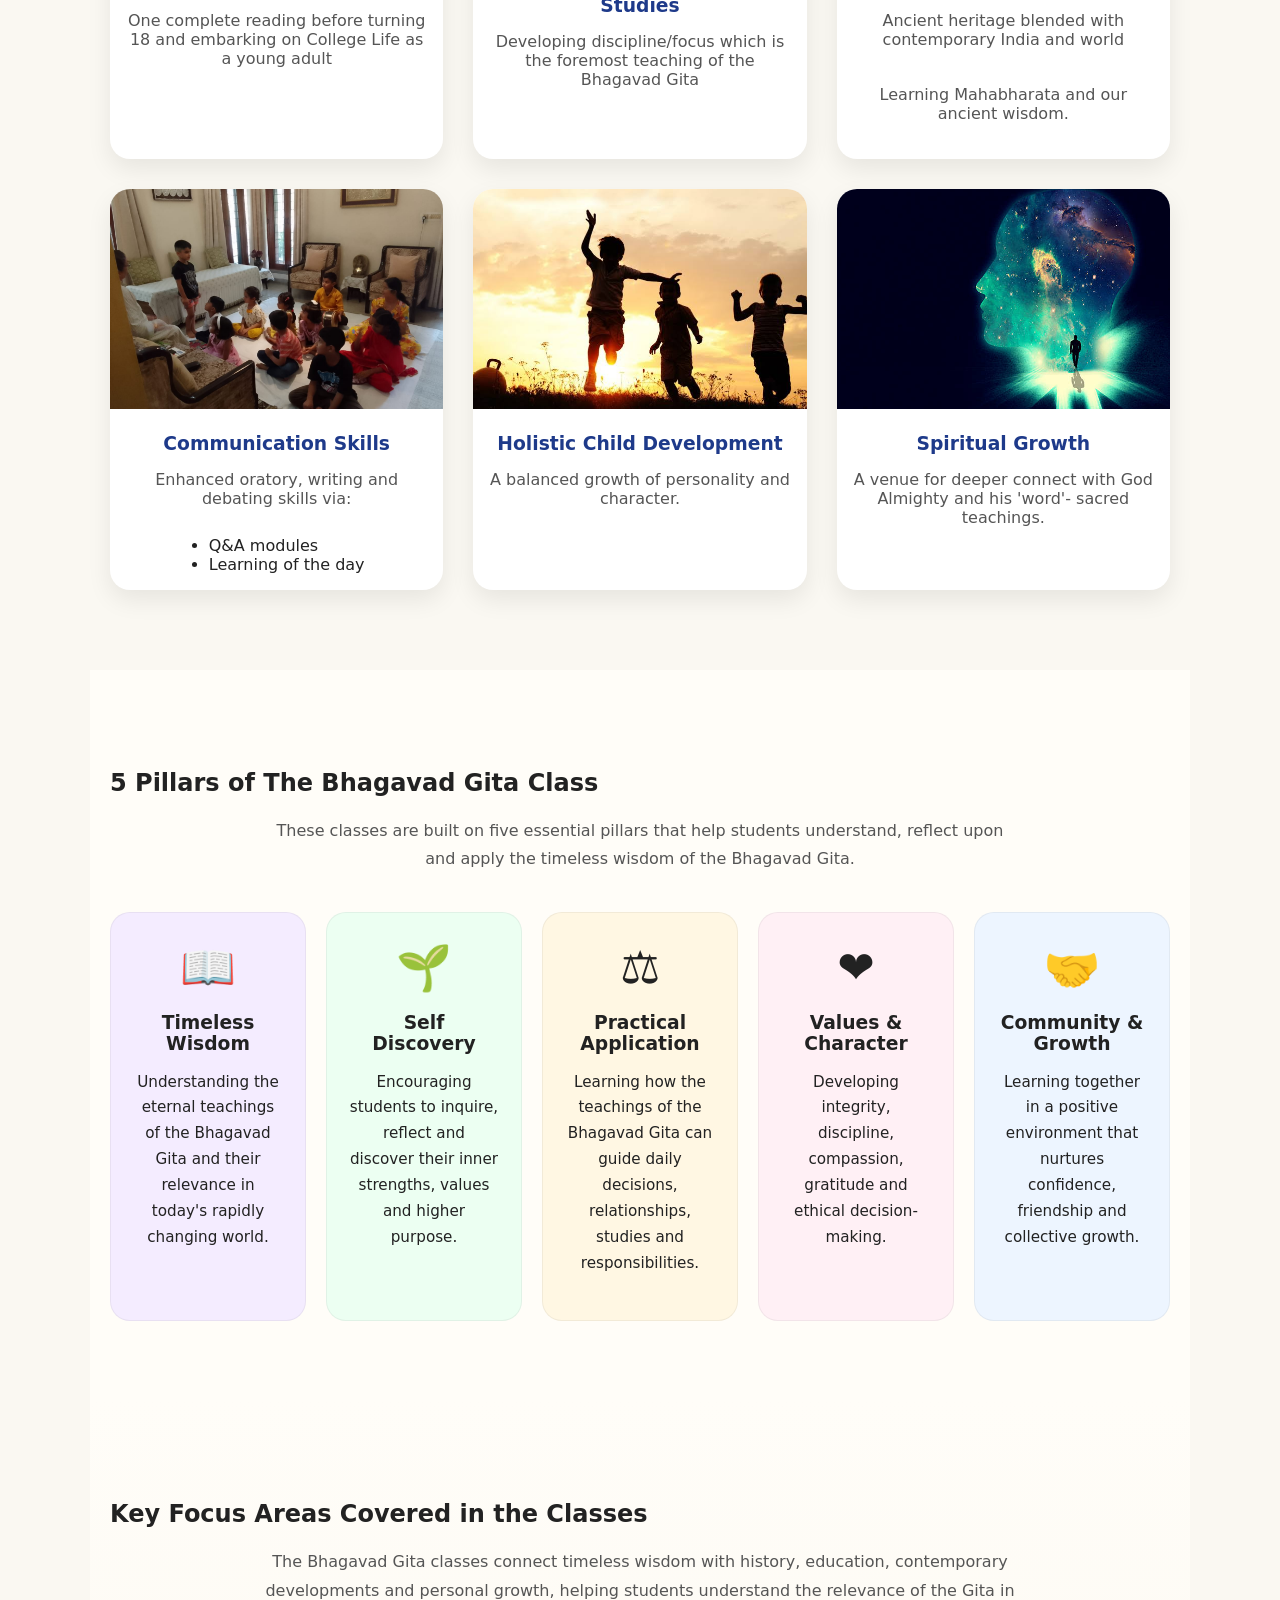
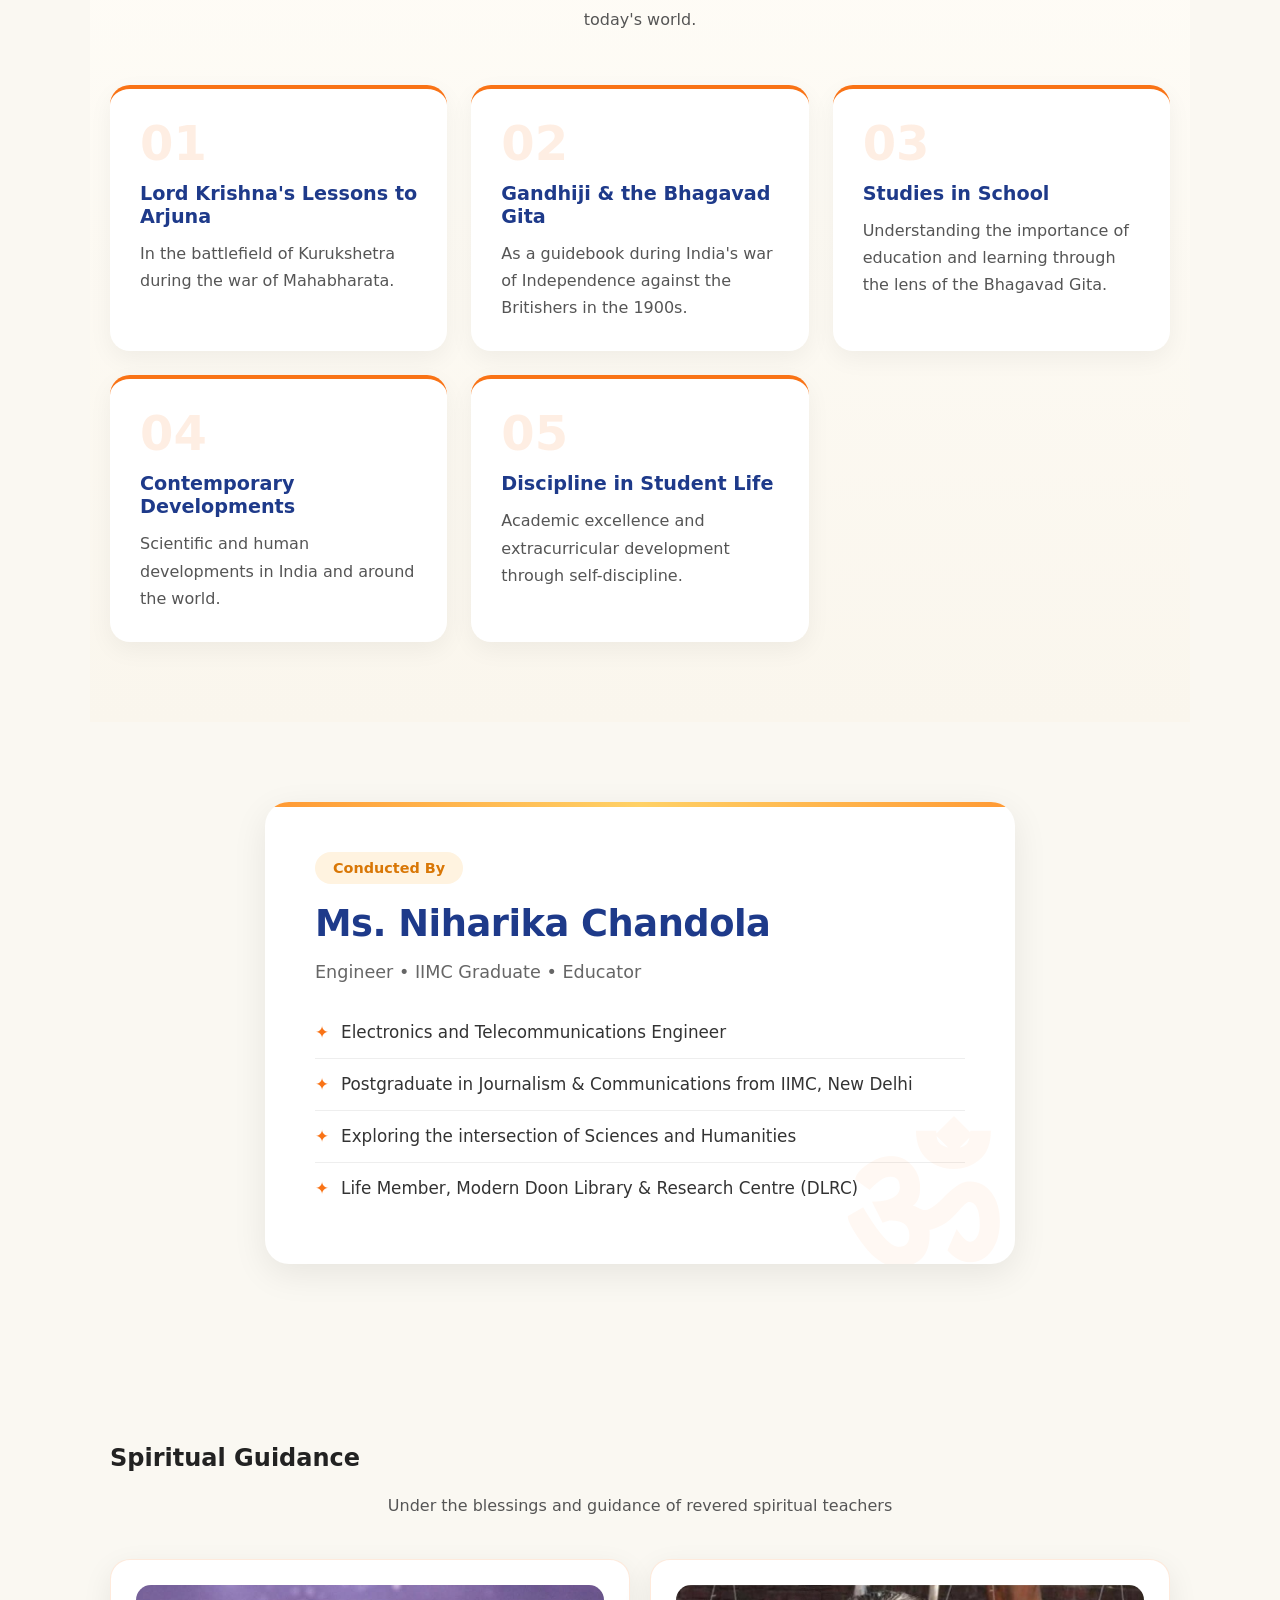
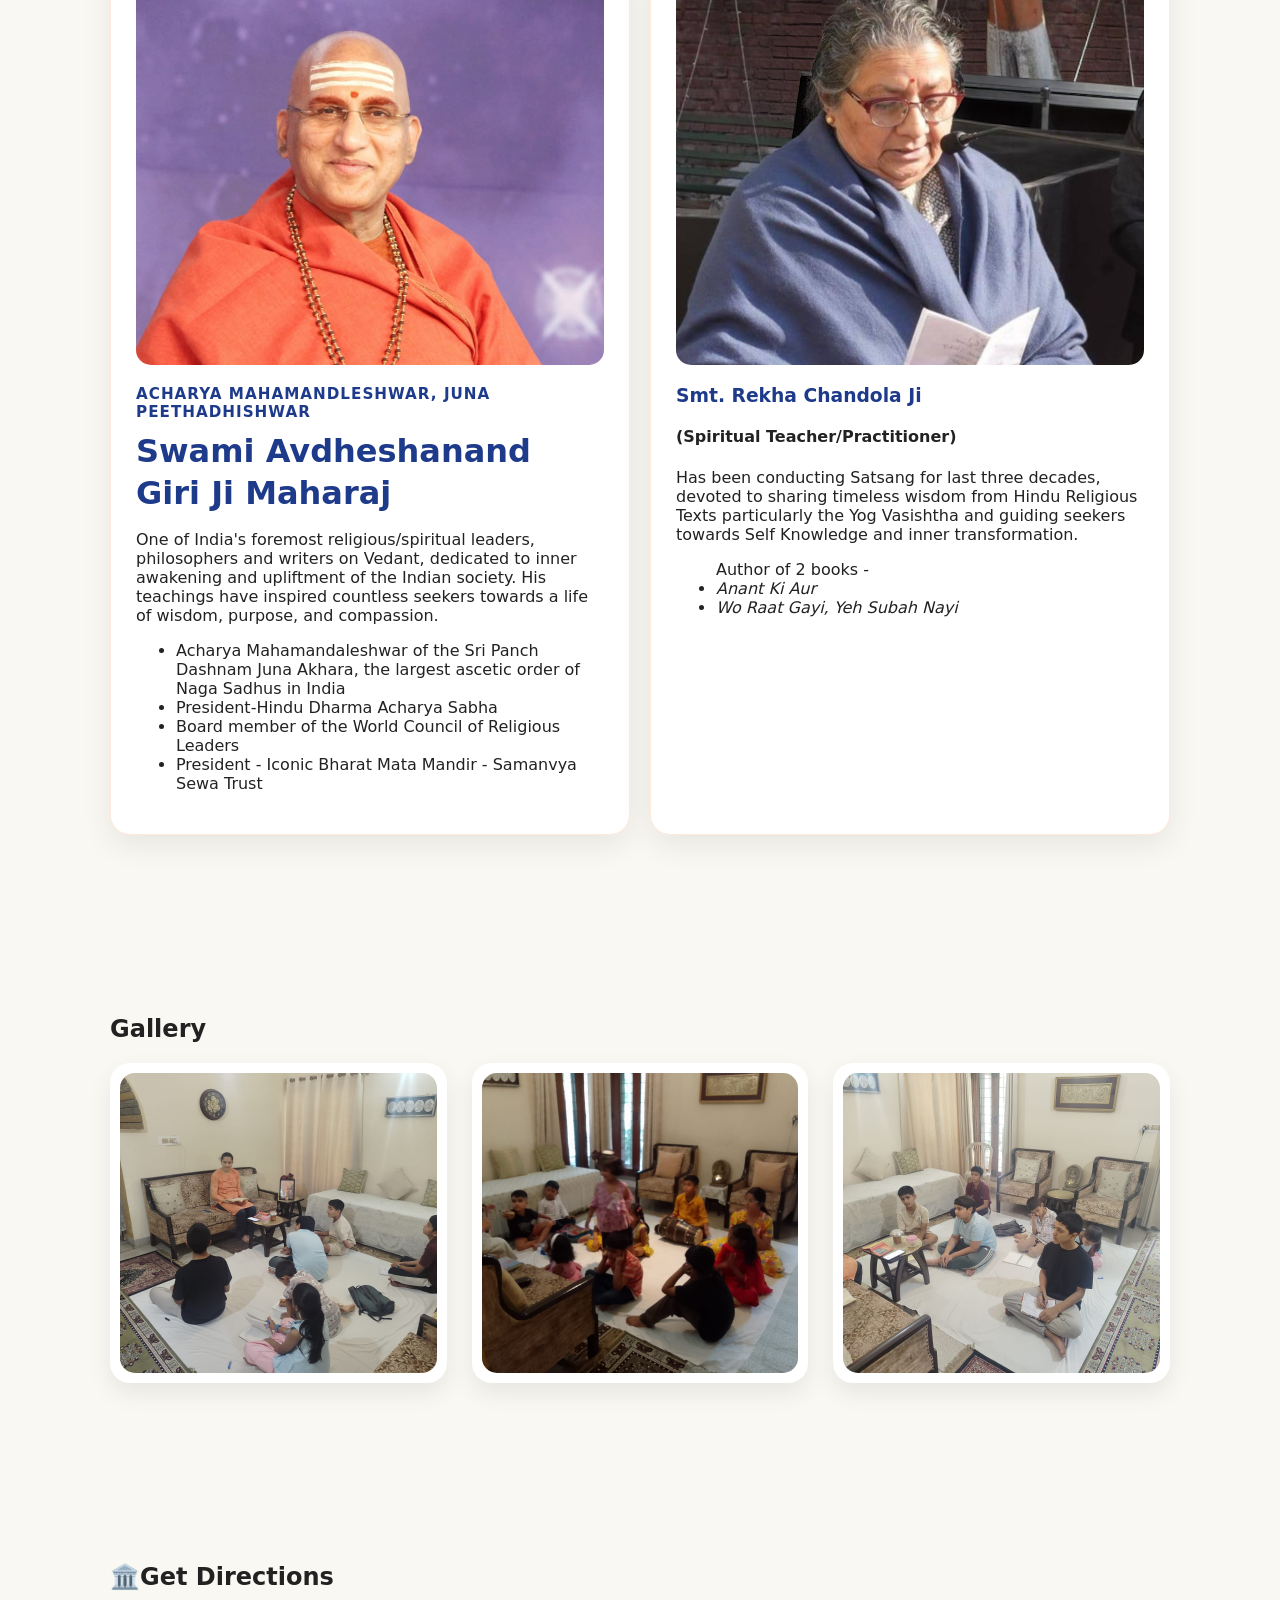
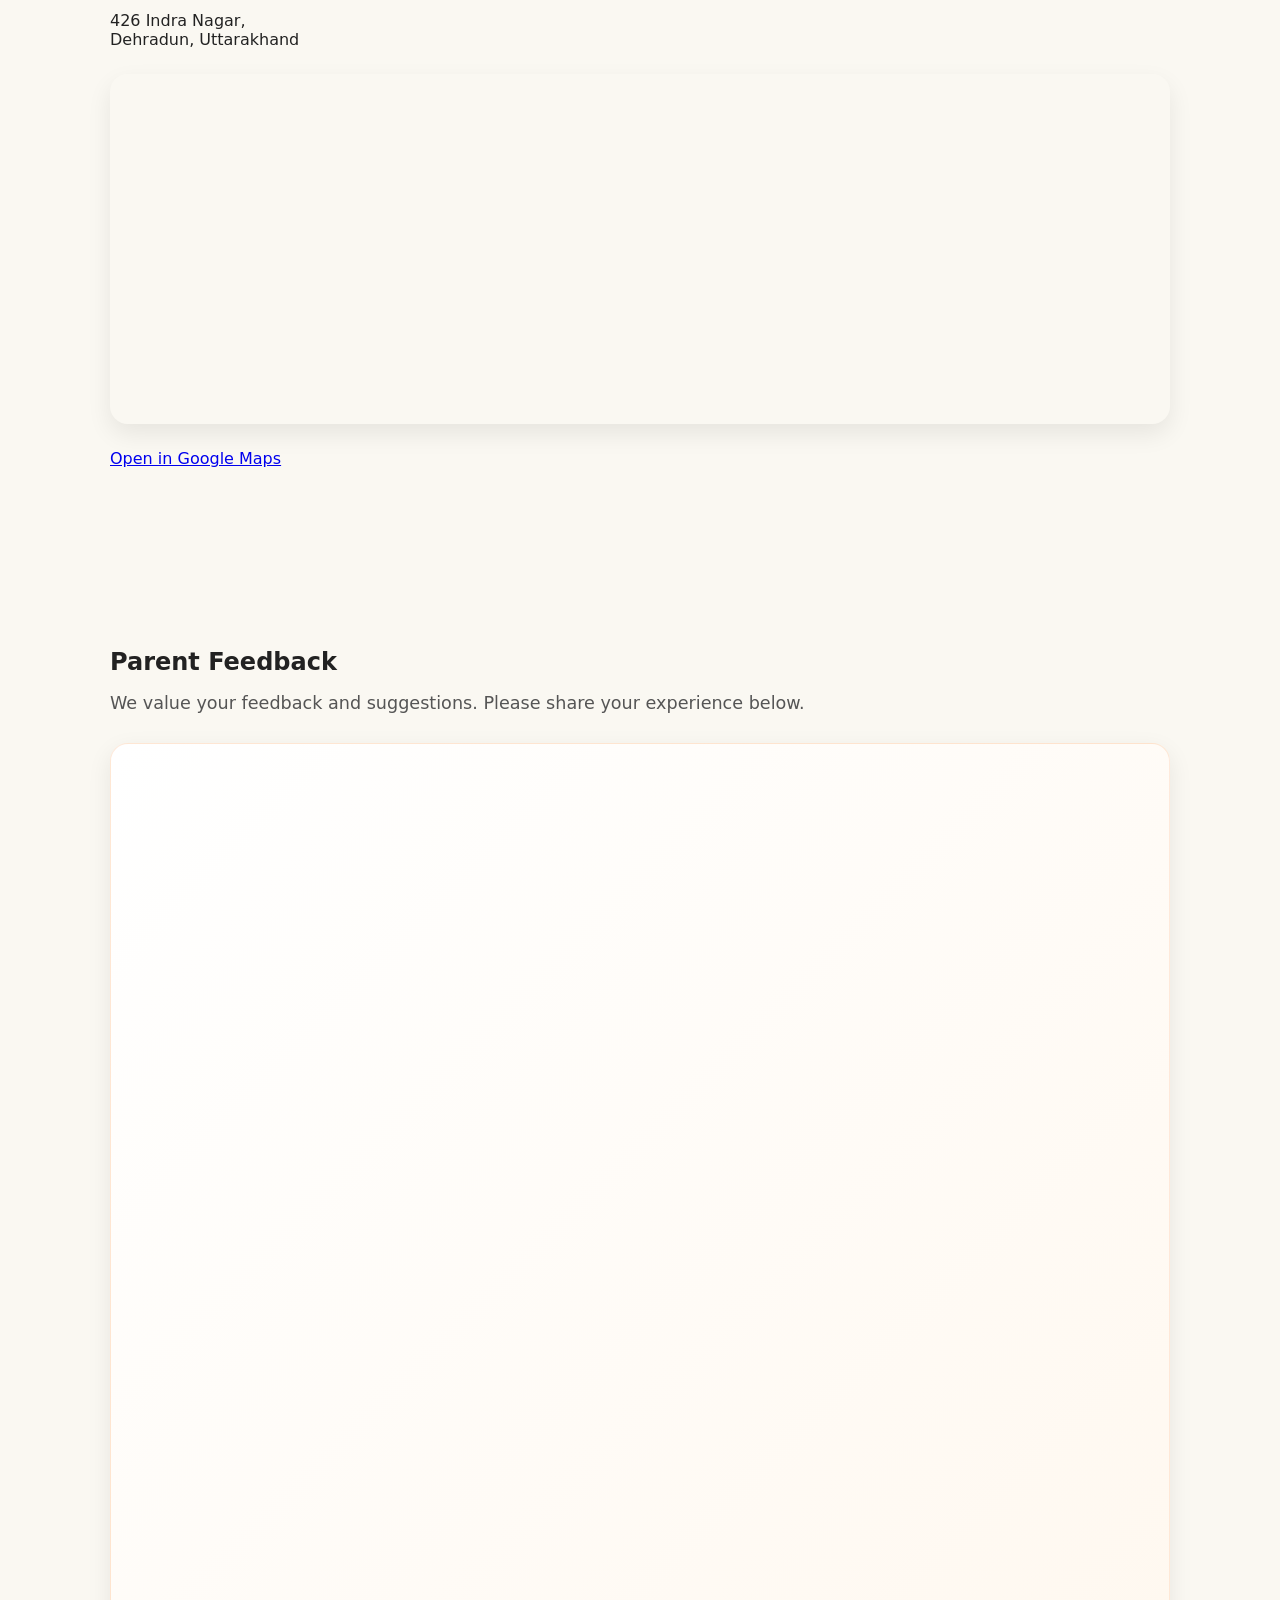
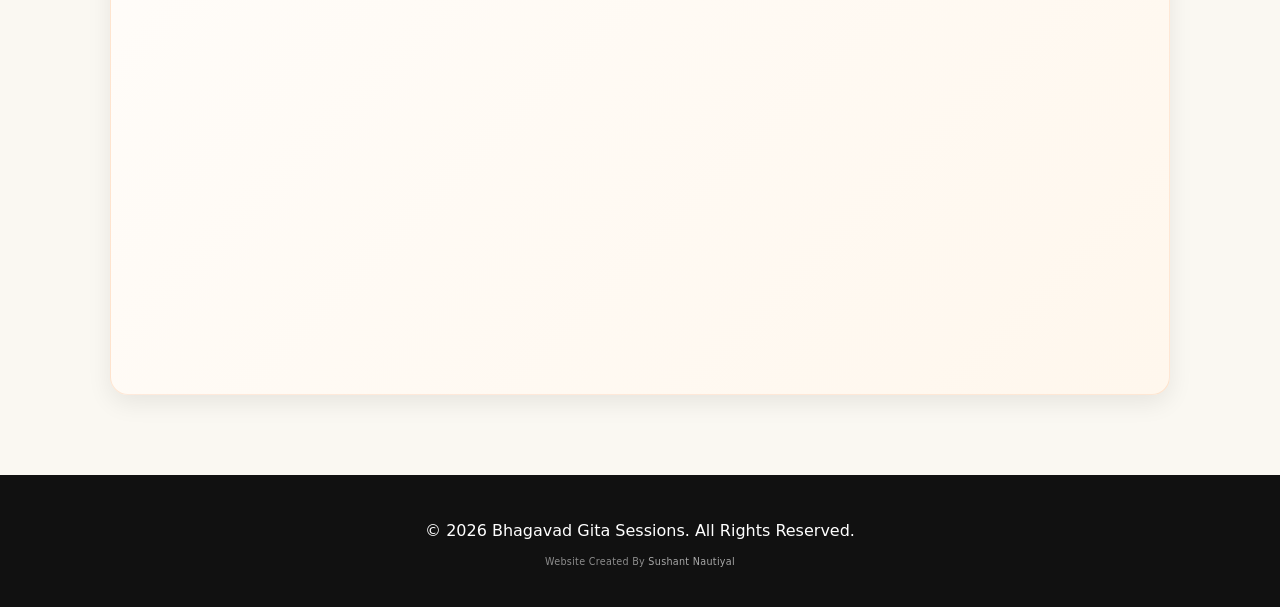
==== commit 85b2c1fd: "Add versioning to image sources in index.html Updated image sources to include versioning for cache " ====
--- a/index.html
+++ b/index.html
@@ -68,7 +68,7 @@
                <p>One complete reading before turning 18 and embarking on College Life as a young adult</p>
             </div>
             <div class="benefit-card">
-               <img src="images/benefits/concentration.jpeg" alt="">
+               <img src="images/benefits/concentration.jpeg?v=2" alt="">
                <h3>Improved Concentration In Studies</h3>
                <p>Developing discipline/focus which is the foremost teaching of the Bhagavad Gita</p>
             </div>
@@ -79,7 +79,7 @@
                <p>Learning Mahabharata and our ancient wisdom.</p>
             </div>
             <div class="benefit-card">
-  <img src="images/benefits/oratory.jpeg" alt="">
+  <img src="images/benefits/oratory.jpeg?v=2" alt="">
   <h3>Communication Skills</h3>
   
   <p class="benefit-text">
@@ -262,13 +262,13 @@
          <h2>Gallery</h2>
          <div class="gallery-grid">
             <div class="gallery-item">
-               <img src="images/gal1.jpeg" alt="Gallery Image 1">
+               <img src="images/gal1.jpeg?v=2" alt="Gallery Image 1">
             </div>
             <div class="gallery-item">
                <img src="images/gal2.jpeg" alt="Gallery Image 2">
             </div>
             <div class="gallery-item">
-               <img src="images/gal3.jpeg" alt="Gallery Image 3">
+               <img src="images/gal3.jpeg?v=2" alt="Gallery Image 3">
             </div>
          </div>
       </section>
--- a/assets/styles.css
+++ b/assets/styles.css
@@ -102,8 +102,8 @@
 	background-repeat: no-repeat;
 
 	display: flex;
-	align-items: flex-start;
-	margin-top: 40px;
+	align-items: flex-start;	
+	margin-top: 50px;
 	justify-content: center;
 
 	text-align: center;
@@ -668,20 +668,53 @@
 	width: 100%;
 	border: none;
 }
-
-.whatsapp {
-	position: fixed;
-	right: 20px;
-	bottom: 20px;
-	background: #25D366;
-	color: white;
-	padding: 14px 22px;
-	border-radius: 50px;
-	text-decoration: none;
-	font-weight: 600;
-	box-shadow: 0 8px 25px rgba(0, 0, 0, .25);
-	z-index: 999;
-}
+.whatsapp{
+    position:fixed;
+    right:20px;
+    bottom:20px;
+
+    z-index:999;
+
+    text-decoration:none;
+
+    transition:transform .3s ease;
+}
+
+.whatsapp:hover{
+    transform:scale(1.15);
+}
+
+.whatsapp i{
+    font-size:58px;
+    color:#25D366;
+    filter:drop-shadow(0 5px 12px rgba(0,0,0,.25));
+}
+
+@media(max-width:768px){
+
+    .whatsapp{
+        right:15px;
+        bottom:18px;
+    }
+
+    .whatsapp i{
+        font-size:50px;
+    }
+
+}
+/* .whatsapp { */
+	/* position: fixed; */
+	/* right: 20px; */
+	/* bottom: 20px; */
+	/* background: #25D366; */
+	/* color: white; */
+	/* padding: 14px 22px; */
+	/* border-radius: 60px; */
+	/* text-decoration: none; */
+	/* font-weight: 600; */
+	/* box-shadow: 0 8px 25px rgba(0, 0, 0, .25); */
+	/* z-index: 999; */
+/* } */
 
 @media(max-width:768px) {
 
@@ -785,11 +818,11 @@
 	}
 
 	/* WhatsApp Button */
-	.whatsapp {
-		right: 15px;
-		bottom: 15px;
-		padding: 12px 18px;
-	}
+	/* .whatsapp { */
+		/* right: 15px; */
+		/* bottom: 15px; */
+		/* padding: 12px 18px; */
+	/* } */
 
 }
 
@@ -1141,21 +1174,7 @@
 		font-size: 2.5rem;
 	}
 }
-@media (max-width:768px){
-
-    .credit{
-        font-size:0.50rem;
-        line-height:1.5;
-        color:#8a8a8a;
-        text-align:center;
-    }
-
-    .credit a{
-        color:#9e9e9e;
-        text-decoration:none;
-    }
-
-}
+
 .credit{
     margin-top:14px;
     font-size:0.60rem;
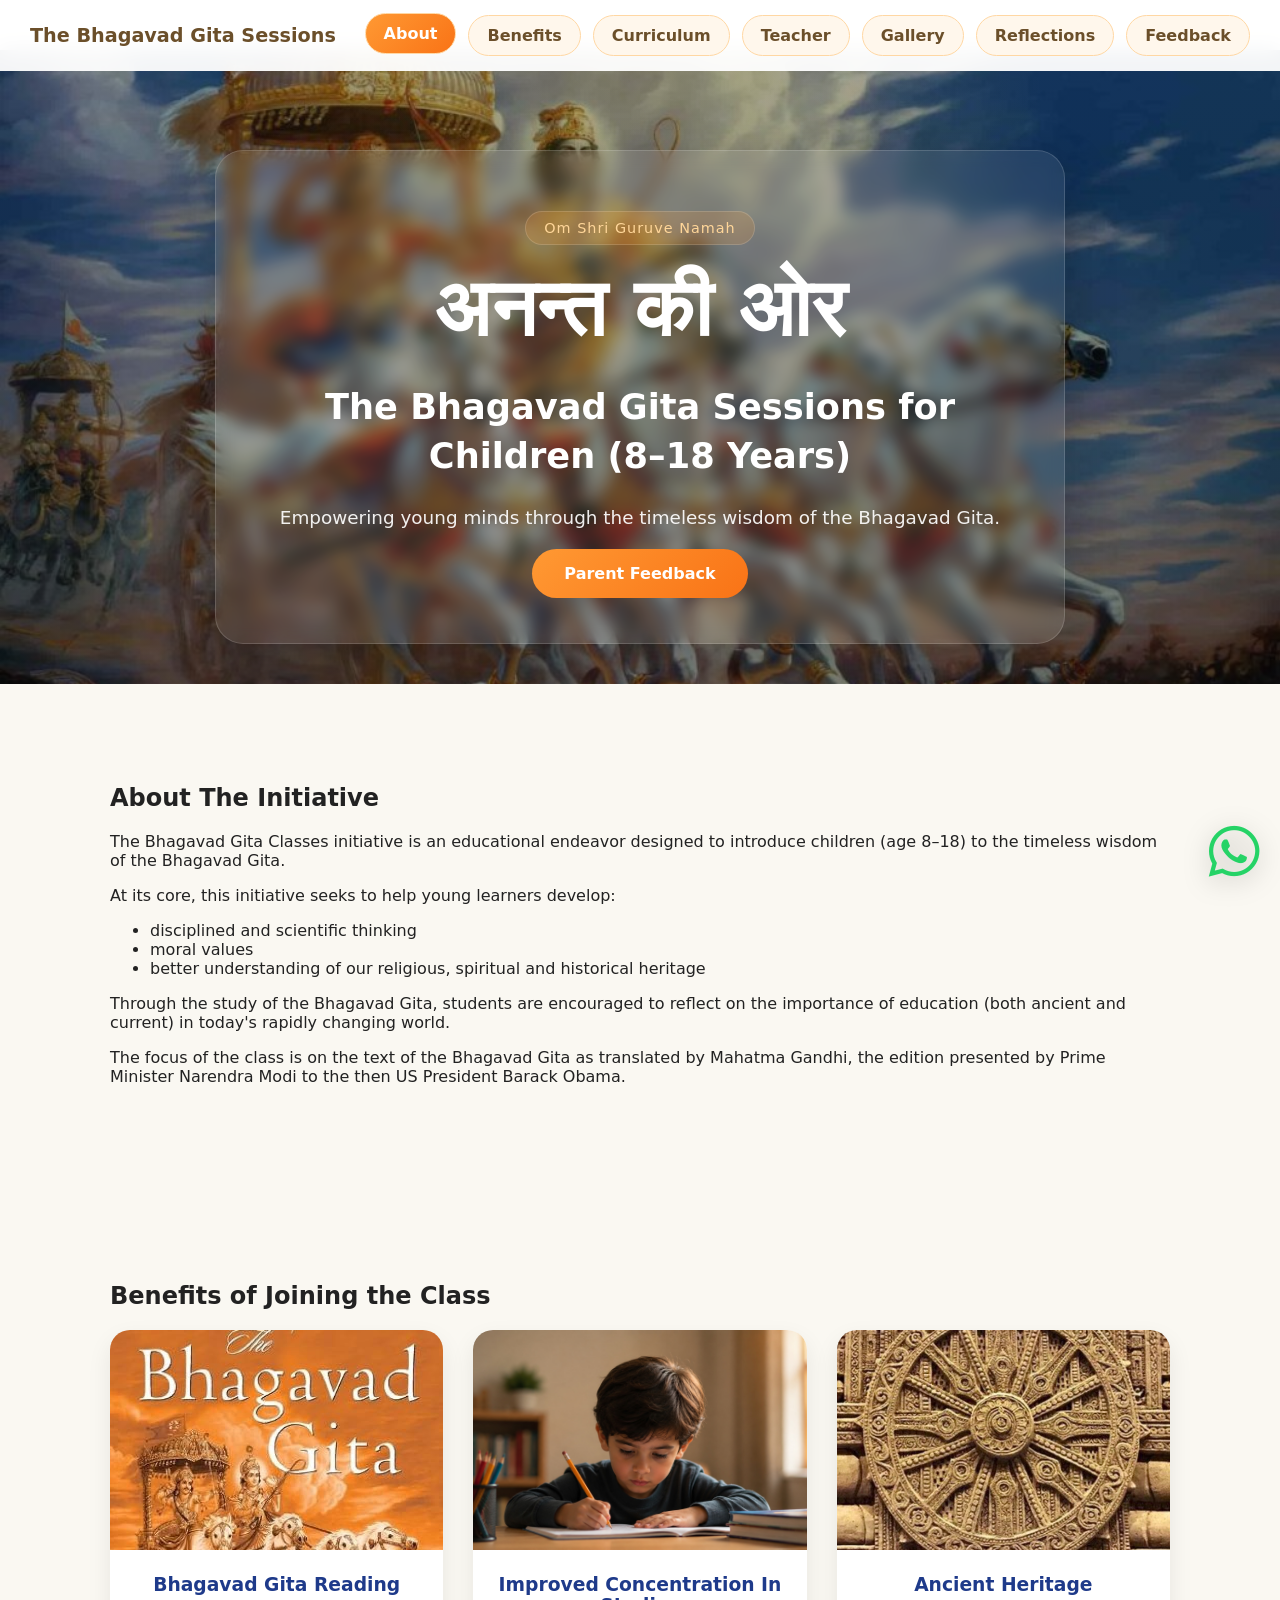
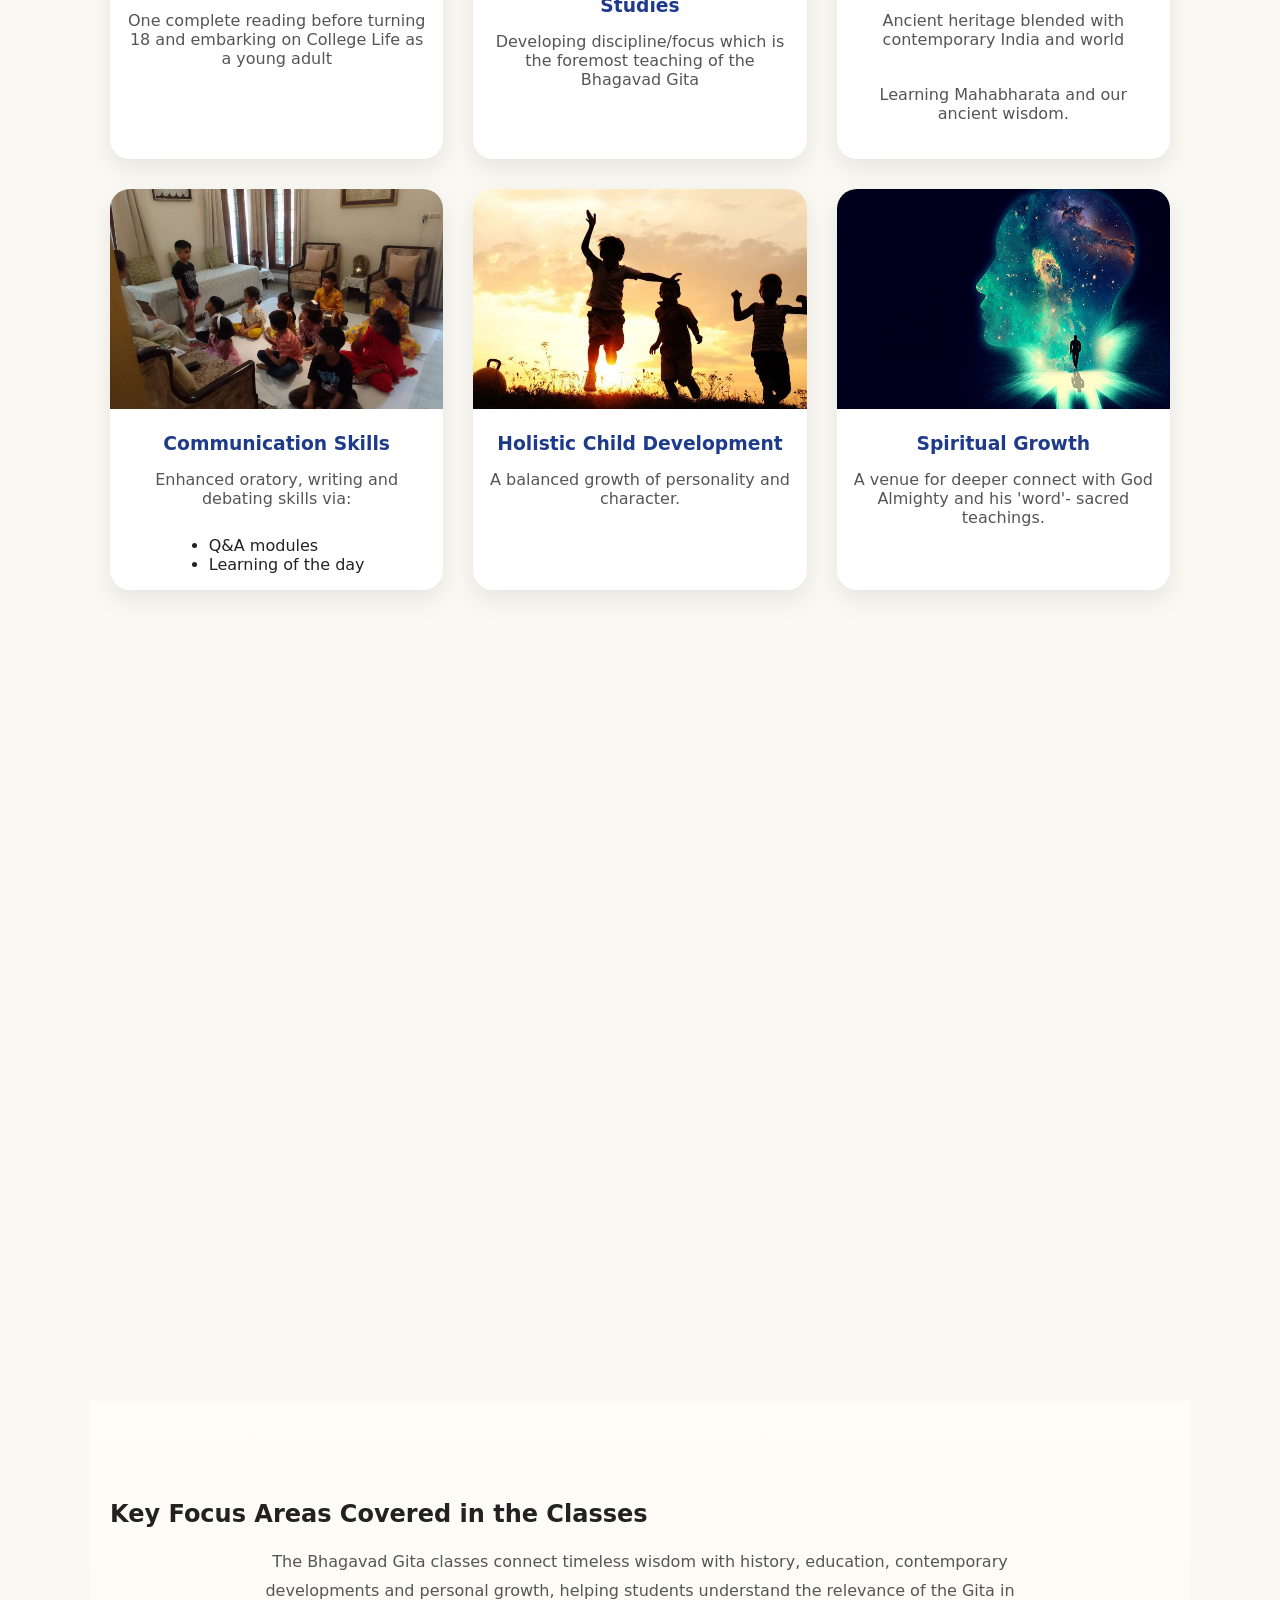
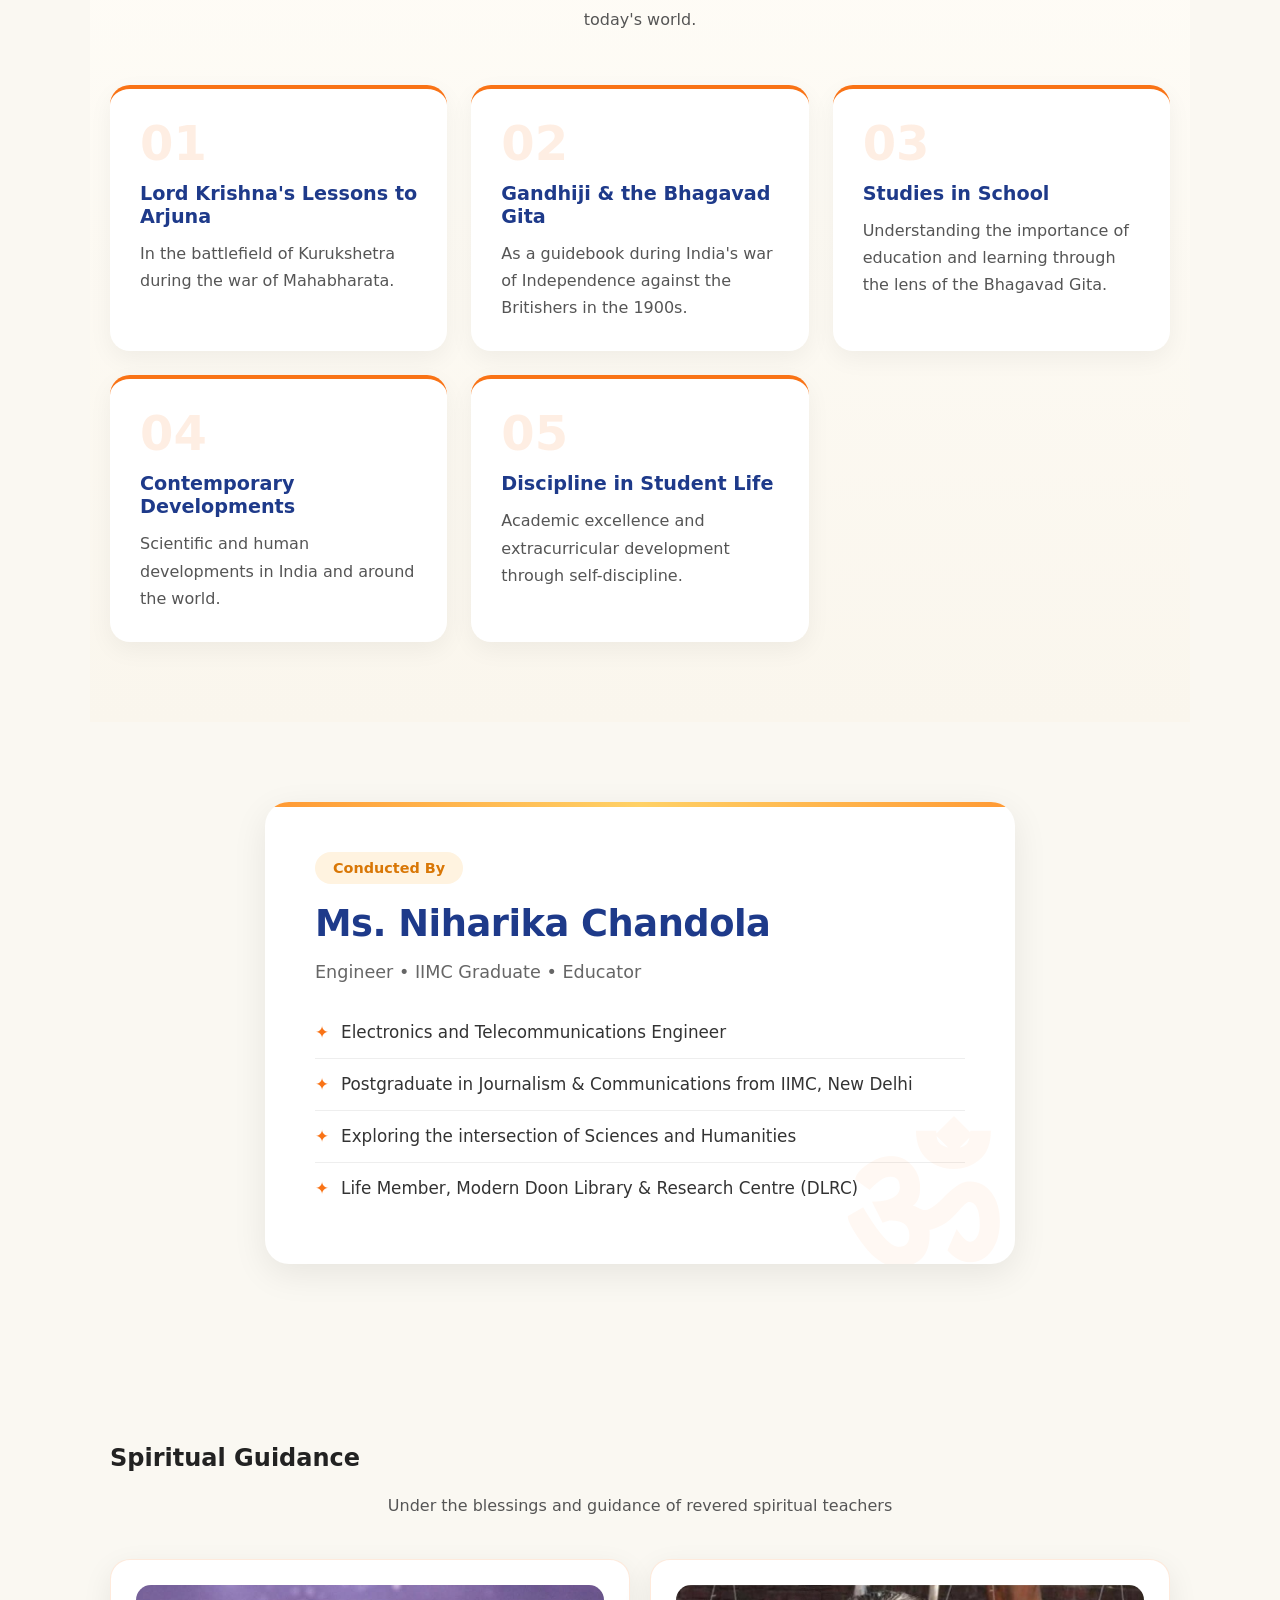
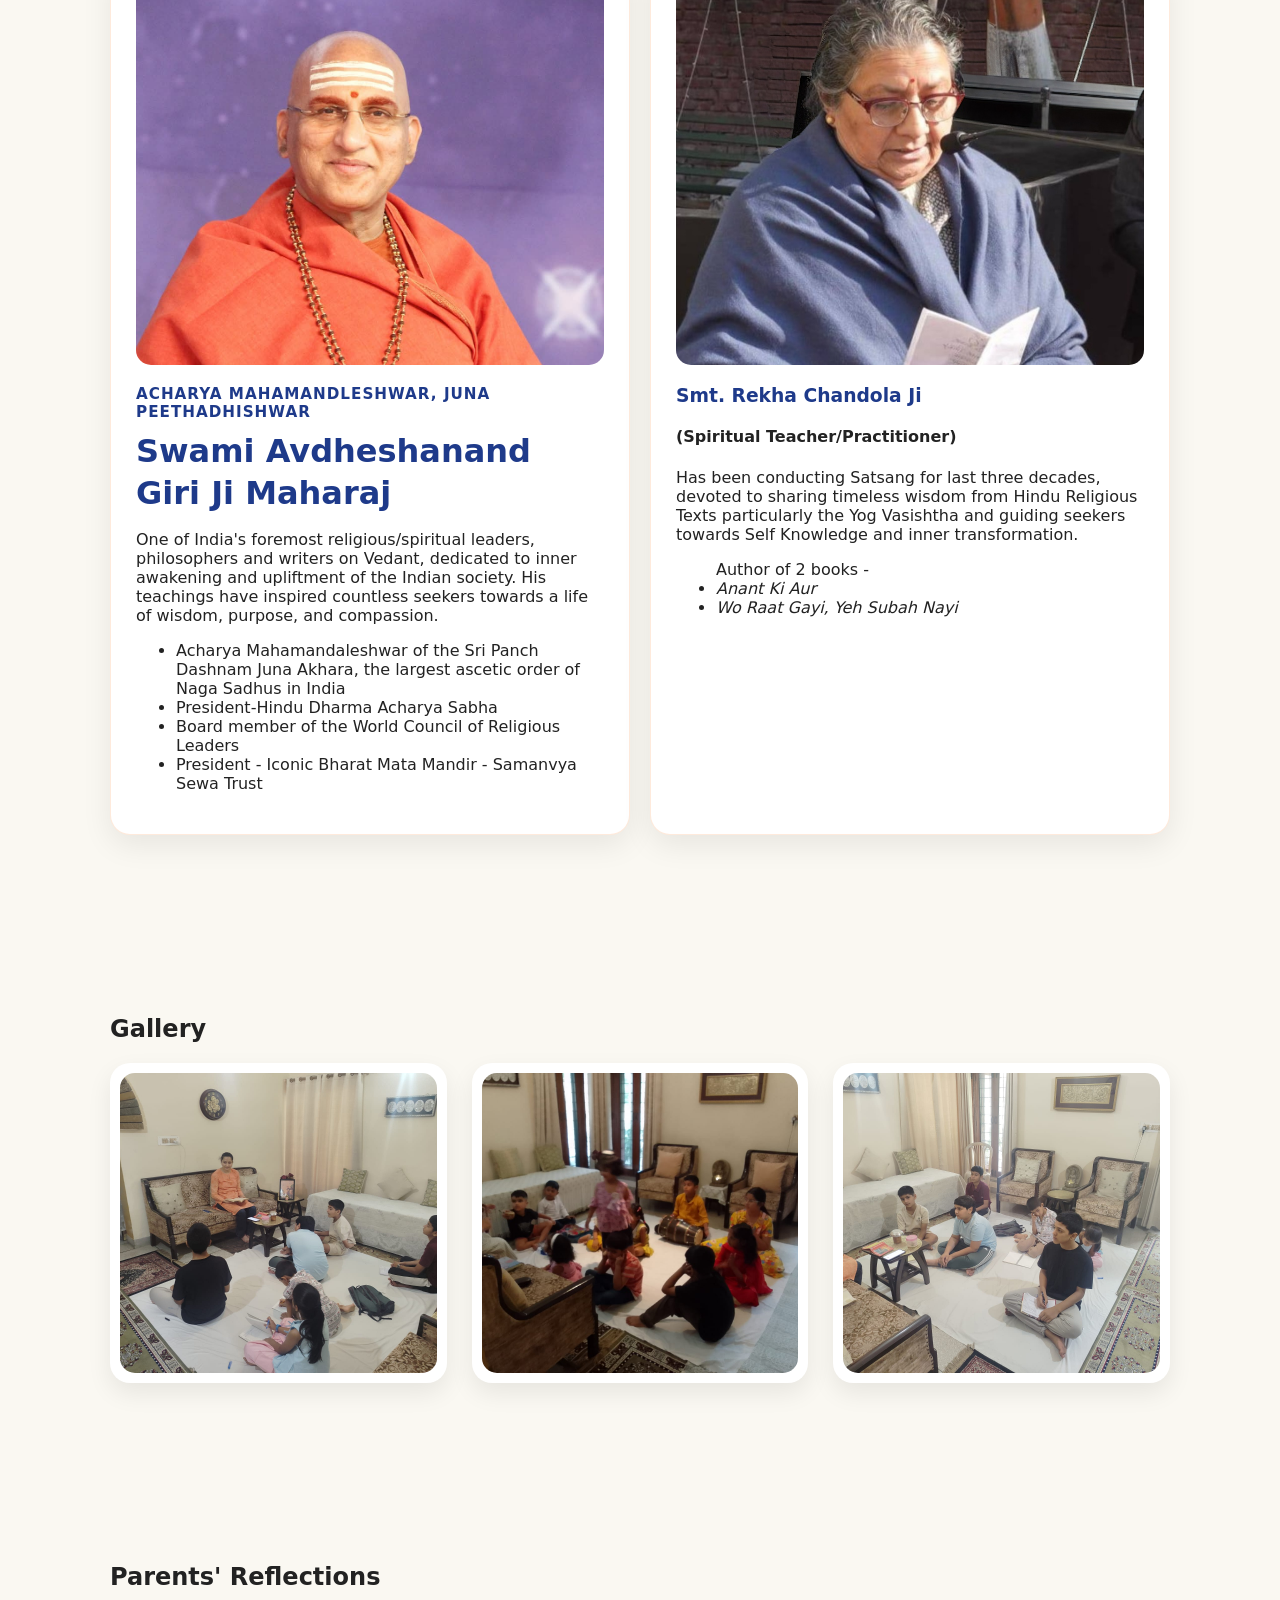
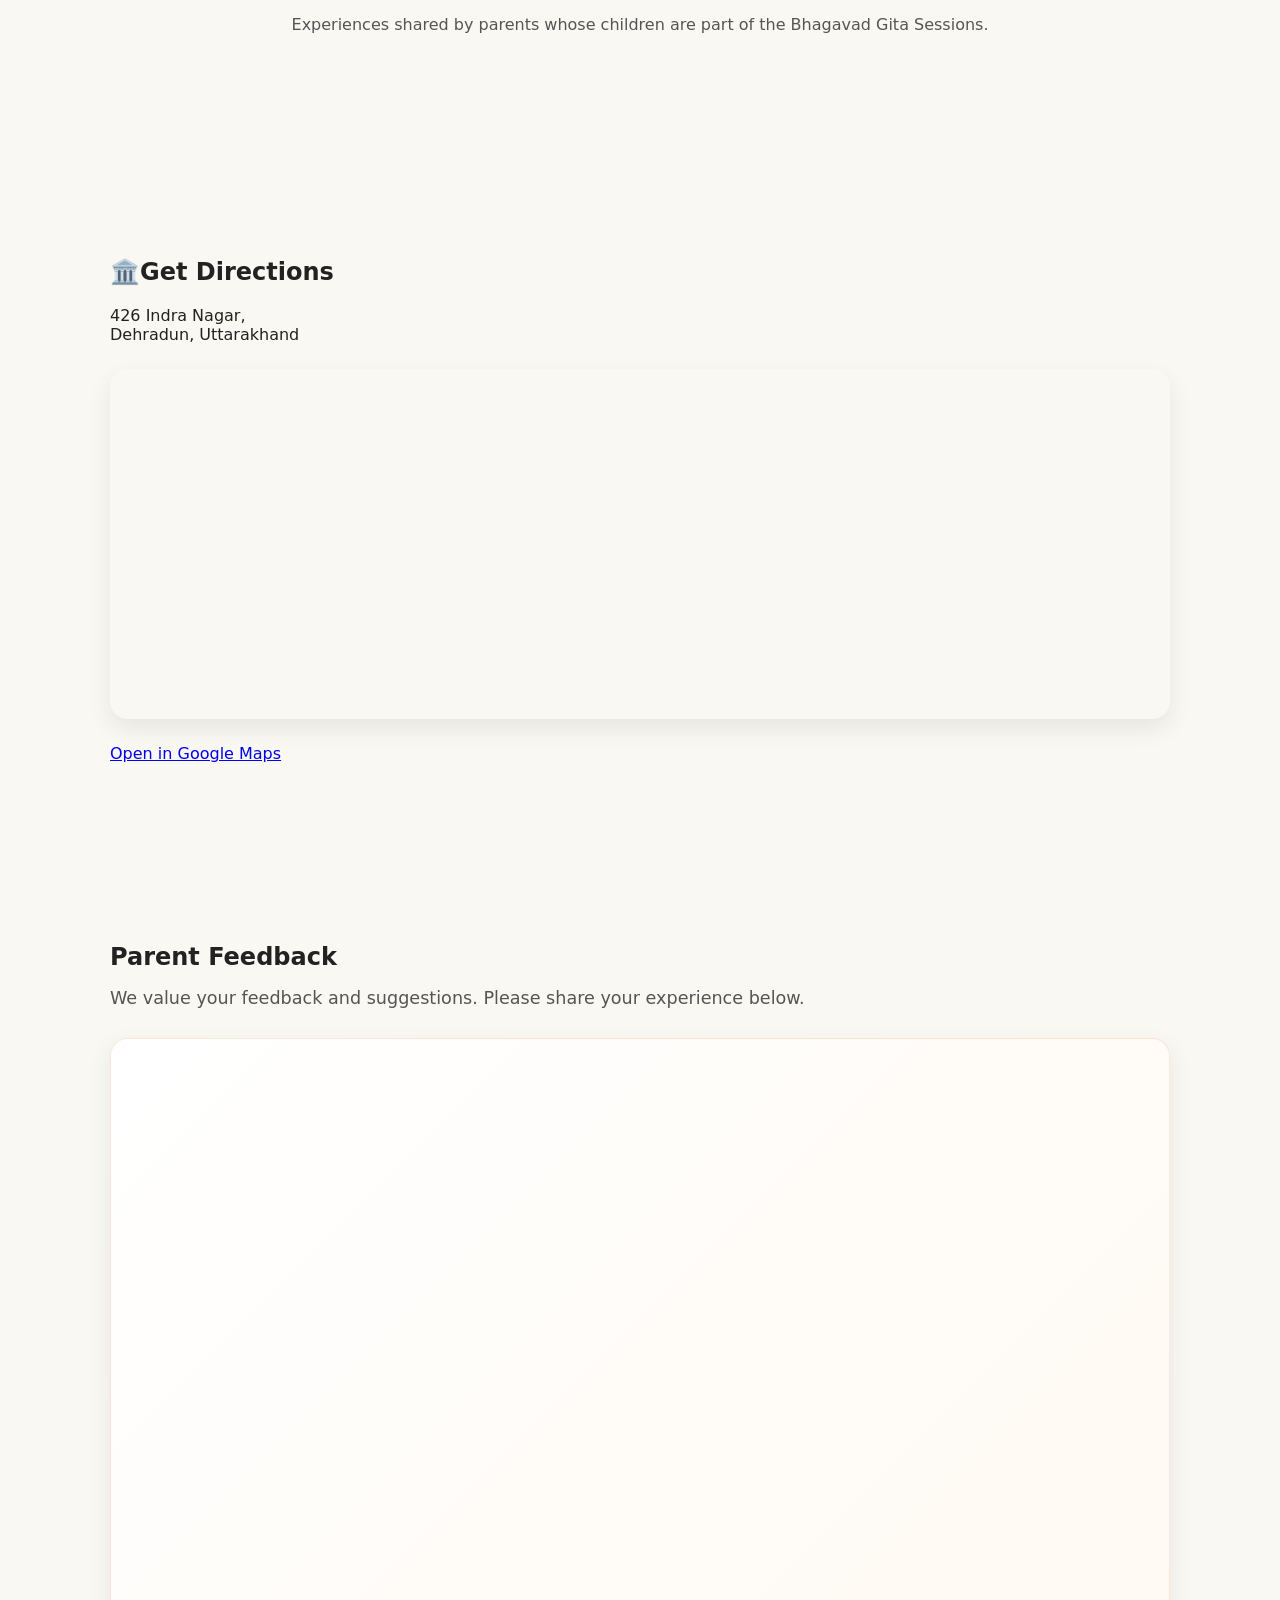
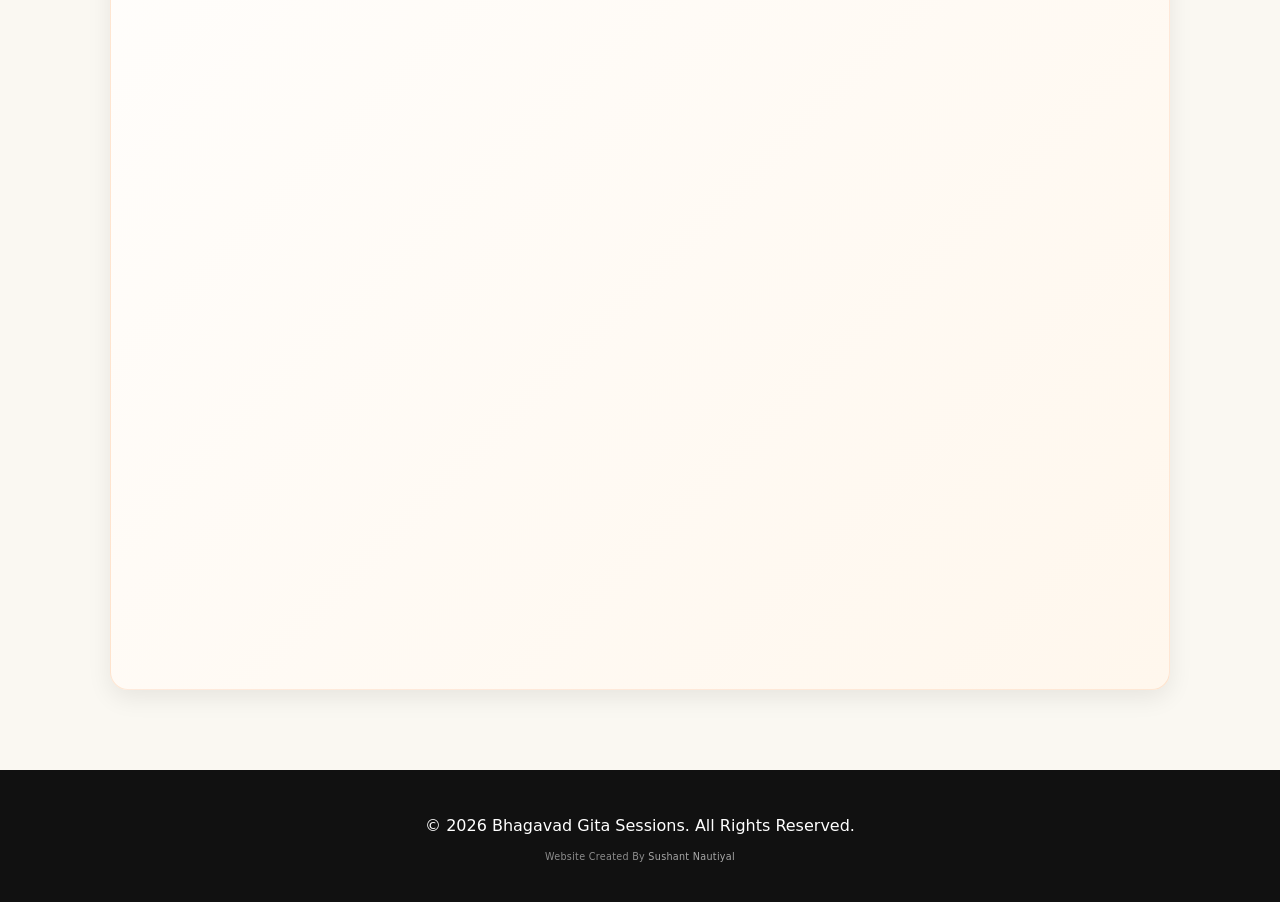
==== commit 4647a421: "Refactor index.html structure and content" ====
--- a/index.html
+++ b/index.html
@@ -1,330 +1,349 @@
 <!DOCTYPE html>
 <html lang="en">
-   <head>
-      <meta charset="UTF-8">
-      <meta name="viewport" content="width=device-width, initial-scale=1.0">
-      <title>The Bhagavad Gita Sessions for Children | अनन्त की ओर </title>
-      <meta name="description" content="The Bhagavad Gita Sessions for Children">
-      <link rel="stylesheet" href="assets/styles.css">
-	  <link rel="stylesheet" href="https://cdnjs.cloudflare.com/ajax/libs/font-awesome/6.7.2/css/all.min.css">
-   </head>
-   <body>
-      <nav class="navbar">
-         <a href="#" class="logo">
-        The Bhagavad Gita Sessions
-    </a>
-         <ul class="nav-links">
-            <li><a href="#about" class="active">About</a></li>
-            <li><a href="#benefits">Benefits</a></li>
-            <li><a href="#pillars">Curriculum</a></li>
-            <li><a href="#teacher">Teacher</a></li>
-            <li><a href="#gallery">Gallery</a></li>
-            <li><a href="#feedback">Feedback</a></li>
-         </ul>
-      </nav>
-      <header class="hero">
-         <div class="hero-content reveal">
-            <div class="hero-badge">
-               Om Shri Guruve Namah
-            </div>
-            <h1>अनन्त की ओर</h1>
-            <h2>
-               The Bhagavad Gita Sessions for Children (8–18 Years)
-            </h2>
-            <p>
-               Empowering young minds through the timeless wisdom of the Bhagavad Gita.
-            </p>
-            <a class="btn" href="#feedback">
+
+<head>
+   <meta charset="UTF-8">
+   <meta name="viewport" content="width=device-width, initial-scale=1.0">
+   <title>The Bhagavad Gita Sessions for Children | अनन्त की ओर </title>
+   <meta name="description" content="The Bhagavad Gita Sessions for Children">
+   <link rel="stylesheet" href="assets/styles.css">
+   <link rel="stylesheet" href="https://cdnjs.cloudflare.com/ajax/libs/font-awesome/6.7.2/css/all.min.css">
+</head>
+
+<body>
+   <nav class="navbar">
+      <a href="#" class="logo">
+         The Bhagavad Gita Sessions
+      </a>
+      <ul class="nav-links">
+         <li><a href="#about" class="active">About</a></li>
+         <li><a href="#benefits">Benefits</a></li>
+         <li><a href="#pillars">Curriculum</a></li>
+         <li><a href="#teacher">Teacher</a></li>
+         <li><a href="#gallery">Gallery</a></li>
+         <li><a href="#reflections">Reflections</a></li>
+         <li><a href="#feedback">Feedback</a></li>
+      </ul>
+   </nav>
+   <header class="hero">
+      <div class="hero-content reveal">
+         <div class="hero-badge">
+            Om Shri Guruve Namah
+         </div>
+         <h1>अनन्त की ओर</h1>
+         <h2>
+            The Bhagavad Gita Sessions for Children (8–18 Years)
+         </h2>
+         <p>
+            Empowering young minds through the timeless wisdom of the Bhagavad Gita.
+         </p>
+         <a class="btn" href="#feedback">
             Parent Feedback
-            </a>
-         </div>
-      </header>
-      <section id="about" class="section reveal">
-         <h2>About The Initiative</h2>
-         
-            <p>The Bhagavad Gita Classes initiative is an educational endeavor designed
-               to introduce children (age 8–18) to the timeless wisdom of the Bhagavad Gita.</p>               
-         <p>
-            At its core, this initiative seeks to help young learners develop:
-         </p>
-         <ul>
-            <li>disciplined and scientific thinking</li>
-            <li>moral values</li>
-            <li>better understanding of our religious, spiritual and historical heritage</li>
-         </ul>
-         <p>
-            Through the study of the Bhagavad Gita, students are encouraged to reflect on the importance of education (both ancient and current) in today's rapidly changing world.
-         </p>
-         <p>
-            The focus of the class is on the text of the Bhagavad Gita as translated by Mahatma Gandhi, the edition presented by Prime Minister Narendra Modi to the then US President Barack Obama.
-         </p>
-      </section>
-      <section id="benefits" class="section">
-         <h2>Benefits of Joining the Class</h2>
-         <div class="benefits-grid">
-            <div class="benefit-card">
-               <img src="images/benefits/gita-reading.jpg" alt="">
-               <h3>Bhagavad Gita Reading</h3>
-               <p>One complete reading before turning 18 and embarking on College Life as a young adult</p>
-            </div>
-            <div class="benefit-card">
-               <img src="images/benefits/concentration.jpeg?v=2" alt="">
-               <h3>Improved Concentration In Studies</h3>
-               <p>Developing discipline/focus which is the foremost teaching of the Bhagavad Gita</p>
-            </div>
-            <div class="benefit-card">
-               <img src="images/benefits/culture.jpg" alt="">
-               <h3>Ancient Heritage</h3>
-               <p>Ancient heritage blended with contemporary India and world</p>
-               <p>Learning Mahabharata and our ancient wisdom.</p>
-            </div>
-            <div class="benefit-card">
-  <img src="images/benefits/oratory.jpeg?v=2" alt="">
-  <h3>Communication Skills</h3>
-  
-  <p class="benefit-text">
-    Enhanced oratory, writing and debating skills via:
-  </p>
-
-  <div class="points-wrapper">
-    <ul class="bullet-points">
-      <li>Q&amp;A modules</li>
-      <li>Learning of the day</li>
-    </ul>
-  </div>
-</div>
-            <div class="benefit-card">
-               <img src="images/benefits/holistic.jfif" alt="">
-               <h3>Holistic Child Development</h3>
-               <p>A balanced growth of personality and character.</p>
-            </div>
-            <div class="benefit-card">
-               <img src="images/benefits/spiritual.jpg" alt="">
-               <h3>Spiritual Growth</h3>
-               <p>A venue for deeper connect with God Almighty and his 'word'- sacred teachings.</p>
-            </div>
-         </div>
-      </section>
-      <section id="pillars" class="section reveal">
-         <h2>5 Pillars of The Bhagavad Gita Class</h2>
-         <p class="section-subtitle">
-            These classes are built on five essential pillars that help students
-            understand, reflect upon and apply the timeless wisdom of the Bhagavad Gita.
-         </p>
-         <div class="pillars-grid">
-            <div class="pillar-card pillar-purple">
-               <div class="pillar-icon">📖</div>
-               <h3>Timeless Wisdom</h3>
-               <p>
-                  Understanding the eternal teachings of the Bhagavad Gita and
-                  their relevance in today's rapidly changing world.
-               </p>
-            </div>
-            <div class="pillar-card pillar-green">
-               <div class="pillar-icon">🌱</div>
-               <h3>Self Discovery</h3>
-               <p>
-                  Encouraging students to inquire, reflect and discover their
-                  inner strengths, values and higher purpose.
-               </p>
-            </div>
-            <div class="pillar-card pillar-gold">
-               <div class="pillar-icon">⚖️</div>
-               <h3>Practical Application</h3>
-               <p>
-                  Learning how the teachings of the Bhagavad Gita can guide daily
-                  decisions, relationships, studies and responsibilities.
-               </p>
-            </div>
-            <div class="pillar-card pillar-pink">
-               <div class="pillar-icon">❤️</div>
-               <h3>Values & Character</h3>
-               <p>
-                  Developing integrity, discipline, compassion, gratitude and
-                  ethical decision-making.
-               </p>
-            </div>
-            <div class="pillar-card pillar-blue">
-               <div class="pillar-icon">🤝</div>
-               <h3>Community & Growth</h3>
-               <p>
-                  Learning together in a positive environment that nurtures
-                  confidence, friendship and collective growth.
-               </p>
-            </div>
-         </div>
-      </section>
-      <section id="focus-areas" class="section reveal">
-         <h2>Key Focus Areas Covered in the Classes</h2>
-         <p class="focus-intro">
-            The Bhagavad Gita classes connect timeless wisdom with history,
-            education, contemporary developments and personal growth,
-            helping students understand the relevance of the Gita in today's world.
-         </p>
-         <div class="focus-grid">
-            <div class="focus-card">
-               <span class="focus-number">01</span>
-               <h3>Lord Krishna's Lessons to Arjuna</h3>
-               <p>
-                  In the battlefield of Kurukshetra during the war of Mahabharata.
-               </p>
-            </div>
-            <div class="focus-card">
-               <span class="focus-number">02</span>
-               <h3>Gandhiji & the Bhagavad Gita</h3>
-               <p>
-                  As a guidebook during India's war of Independence against the Britishers in the 1900s.
-               </p>
-            </div>
-            <div class="focus-card">
-               <span class="focus-number">03</span>
-               <h3>Studies in School</h3>
-               <p>
-                  Understanding the importance of education and learning through the lens of the Bhagavad Gita.
-               </p>
-            </div>
-            <div class="focus-card">
-               <span class="focus-number">04</span>
-               <h3>Contemporary Developments</h3>
-               <p>
-                  Scientific and human developments in India and around the world.
-               </p>
-            </div>
-            <div class="focus-card">
-               <span class="focus-number">05</span>
-               <h3>Discipline in Student Life</h3>
-               <p>
-                  Academic excellence and extracurricular development through self-discipline.
-               </p>
-            </div>
-         </div>
-      </section>
-      <section id="teacher" class="section reveal">
-         <div class="teacher-card">
-            <div class="teacher-badge">
-               Conducted By
-            </div>
-            <h2>Ms. Niharika Chandola</h2>
-            <p class="teacher-tagline">
-               Engineer • IIMC Graduate • Educator
-            </p>
-            <!-- <div class="teacher-divider"></div> -->
-            <ul class="profile-points">
-               <li>Electronics and Telecommunications Engineer</li>
-               <li>Postgraduate in Journalism & Communications from IIMC, New Delhi</li>
-               <li>Exploring the intersection of Sciences and Humanities</li>
-               <li>Life Member, Modern Doon Library & Research Centre (DLRC)</li>
-            </ul>
-         </div>
-      </section>
-      <section id="guidance" class="section reveal">
-         <h2>Spiritual Guidance</h2>
-         <p class="section-subtitle">
-            Under the blessings and guidance of revered spiritual teachers
-         </p>
-         <div class="grid">
-            <div class="card">
-               <div class="guide-photo swamiji-photo"></div>
-               <div class="guru-title">
-                  Acharya Mahamandleshwar, Juna Peethadhishwar
-               </div>
-               <h3 class="guru-name">
-                  Swami Avdheshanand Giri Ji Maharaj
-               </h3>
-               <p>
-                  One of India's foremost religious/spiritual leaders, philosophers and writers on Vedant, dedicated to inner awakening and upliftment of the Indian society. His teachings have inspired countless seekers towards a life of wisdom, purpose, and compassion.
-               </p>
-               <ul>
-                  <li>Acharya Mahamandaleshwar of the Sri Panch Dashnam Juna Akhara, the largest ascetic order of Naga Sadhus in India</li>
-                  <li>President-Hindu Dharma Acharya Sabha</li>
-                  <li>Board member of the World Council of Religious Leaders</li>
-                  <li>President - Iconic Bharat Mata Mandir - Samanvya Sewa Trust</li>
+         </a>
+      </div>
+   </header>
+   <section id="about" class="section reveal">
+      <h2>About The Initiative</h2>
+
+      <p>The Bhagavad Gita Classes initiative is an educational endeavor designed
+         to introduce children (age 8–18) to the timeless wisdom of the Bhagavad Gita.</p>
+      <p>
+         At its core, this initiative seeks to help young learners develop:
+      </p>
+      <ul>
+         <li>disciplined and scientific thinking</li>
+         <li>moral values</li>
+         <li>better understanding of our religious, spiritual and historical heritage</li>
+      </ul>
+      <p>
+         Through the study of the Bhagavad Gita, students are encouraged to reflect on the importance of education (both
+         ancient and current) in today's rapidly changing world.
+      </p>
+      <p>
+         The focus of the class is on the text of the Bhagavad Gita as translated by Mahatma Gandhi, the edition
+         presented by Prime Minister Narendra Modi to the then US President Barack Obama.
+      </p>
+   </section>
+   <section id="benefits" class="section">
+      <h2>Benefits of Joining the Class</h2>
+      <div class="benefits-grid">
+         <div class="benefit-card">
+            <img src="images/benefits/gita-reading.jpg" alt="">
+            <h3>Bhagavad Gita Reading</h3>
+            <p>One complete reading before turning 18 and embarking on College Life as a young adult</p>
+         </div>
+         <div class="benefit-card">
+            <img src="images/benefits/concentration.jpeg?v=2" alt="">
+            <h3>Improved Concentration In Studies</h3>
+            <p>Developing discipline/focus which is the foremost teaching of the Bhagavad Gita</p>
+         </div>
+         <div class="benefit-card">
+            <img src="images/benefits/culture.jpg" alt="">
+            <h3>Ancient Heritage</h3>
+            <p>Ancient heritage blended with contemporary India and world</p>
+            <p>Learning Mahabharata and our ancient wisdom.</p>
+         </div>
+         <div class="benefit-card">
+            <img src="images/benefits/oratory.jpeg?v=2" alt="">
+            <h3>Communication Skills</h3>
+
+            <p class="benefit-text">
+               Enhanced oratory, writing and debating skills via:
+            </p>
+
+            <div class="points-wrapper">
+               <ul class="bullet-points">
+                  <li>Q&amp;A modules</li>
+                  <li>Learning of the day</li>
                </ul>
             </div>
-            <div class="card">
-               <div class="guide-photo gurudev-photo"></div>
-               <!-- Optional Photo -->
-               <!-- <img src="assets/rekha-chandola.jpg" alt="Smt Rekha Chandola"> -->
-               <h3>Smt. Rekha Chandola Ji</h3>
-               <h4>(Spiritual Teacher/Practitioner)</h4>
-               <p>
-                  Has been conducting Satsang for last three decades, devoted to sharing timeless wisdom from Hindu Religious Texts particularly the Yog Vasishtha and guiding seekers towards Self Knowledge and inner transformation.
-               </p>
-               <ul>
-                  Author of 2 books -
-                  <li><em>Anant Ki Aur</em></li>
-                  <li><em>Wo Raat Gayi, Yeh Subah Nayi</em></li>
-               </ul>
+         </div>
+         <div class="benefit-card">
+            <img src="images/benefits/holistic.jfif" alt="">
+            <h3>Holistic Child Development</h3>
+            <p>A balanced growth of personality and character.</p>
+         </div>
+         <div class="benefit-card">
+            <img src="images/benefits/spiritual.jpg" alt="">
+            <h3>Spiritual Growth</h3>
+            <p>A venue for deeper connect with God Almighty and his 'word'- sacred teachings.</p>
+         </div>
+      </div>
+   </section>
+   <section id="pillars" class="section reveal">
+      <h2>5 Pillars of The Bhagavad Gita Class</h2>
+      <p class="section-subtitle">
+         These classes are built on five essential pillars that help students
+         understand, reflect upon and apply the timeless wisdom of the Bhagavad Gita.
+      </p>
+      <div class="pillars-grid">
+         <div class="pillar-card pillar-purple">
+            <div class="pillar-icon">📖</div>
+            <h3>Timeless Wisdom</h3>
+            <p>
+               Understanding the eternal teachings of the Bhagavad Gita and
+               their relevance in today's rapidly changing world.
+            </p>
+         </div>
+         <div class="pillar-card pillar-green">
+            <div class="pillar-icon">🌱</div>
+            <h3>Self Discovery</h3>
+            <p>
+               Encouraging students to inquire, reflect and discover their
+               inner strengths, values and higher purpose.
+            </p>
+         </div>
+         <div class="pillar-card pillar-gold">
+            <div class="pillar-icon">⚖️</div>
+            <h3>Practical Application</h3>
+            <p>
+               Learning how the teachings of the Bhagavad Gita can guide daily
+               decisions, relationships, studies and responsibilities.
+            </p>
+         </div>
+         <div class="pillar-card pillar-pink">
+            <div class="pillar-icon">❤️</div>
+            <h3>Values & Character</h3>
+            <p>
+               Developing integrity, discipline, compassion, gratitude and
+               ethical decision-making.
+            </p>
+         </div>
+         <div class="pillar-card pillar-blue">
+            <div class="pillar-icon">🤝</div>
+            <h3>Community & Growth</h3>
+            <p>
+               Learning together in a positive environment that nurtures
+               confidence, friendship and collective growth.
+            </p>
+         </div>
+      </div>
+   </section>
+   <section id="focus-areas" class="section reveal">
+      <h2>Key Focus Areas Covered in the Classes</h2>
+      <p class="focus-intro">
+         The Bhagavad Gita classes connect timeless wisdom with history,
+         education, contemporary developments and personal growth,
+         helping students understand the relevance of the Gita in today's world.
+      </p>
+      <div class="focus-grid">
+         <div class="focus-card">
+            <span class="focus-number">01</span>
+            <h3>Lord Krishna's Lessons to Arjuna</h3>
+            <p>
+               In the battlefield of Kurukshetra during the war of Mahabharata.
+            </p>
+         </div>
+         <div class="focus-card">
+            <span class="focus-number">02</span>
+            <h3>Gandhiji & the Bhagavad Gita</h3>
+            <p>
+               As a guidebook during India's war of Independence against the Britishers in the 1900s.
+            </p>
+         </div>
+         <div class="focus-card">
+            <span class="focus-number">03</span>
+            <h3>Studies in School</h3>
+            <p>
+               Understanding the importance of education and learning through the lens of the Bhagavad Gita.
+            </p>
+         </div>
+         <div class="focus-card">
+            <span class="focus-number">04</span>
+            <h3>Contemporary Developments</h3>
+            <p>
+               Scientific and human developments in India and around the world.
+            </p>
+         </div>
+         <div class="focus-card">
+            <span class="focus-number">05</span>
+            <h3>Discipline in Student Life</h3>
+            <p>
+               Academic excellence and extracurricular development through self-discipline.
+            </p>
+         </div>
+      </div>
+   </section>
+   <section id="teacher" class="section reveal">
+      <div class="teacher-card">
+         <div class="teacher-badge">
+            Conducted By
+         </div>
+         <h2>Ms. Niharika Chandola</h2>
+         <p class="teacher-tagline">
+            Engineer • IIMC Graduate • Educator
+         </p>
+         <!-- <div class="teacher-divider"></div> -->
+         <ul class="profile-points">
+            <li>Electronics and Telecommunications Engineer</li>
+            <li>Postgraduate in Journalism & Communications from IIMC, New Delhi</li>
+            <li>Exploring the intersection of Sciences and Humanities</li>
+            <li>Life Member, Modern Doon Library & Research Centre (DLRC)</li>
+         </ul>
+      </div>
+   </section>
+   <section id="guidance" class="section reveal">
+      <h2>Spiritual Guidance</h2>
+      <p class="section-subtitle">
+         Under the blessings and guidance of revered spiritual teachers
+      </p>
+      <div class="grid">
+         <div class="card">
+            <div class="guide-photo swamiji-photo"></div>
+            <div class="guru-title">
+               Acharya Mahamandleshwar, Juna Peethadhishwar
             </div>
-         </div>
-      </section>
-      <section id="gallery" class="section reveal">
-         <h2>Gallery</h2>
-         <div class="gallery-grid">
-            <div class="gallery-item">
-               <img src="images/gal1.jpeg?v=2" alt="Gallery Image 1">
-            </div>
-            <div class="gallery-item">
-               <img src="images/gal2.jpeg" alt="Gallery Image 2">
-            </div>
-            <div class="gallery-item">
-               <img src="images/gal3.jpeg?v=2" alt="Gallery Image 3">
-            </div>
-         </div>
-      </section>
-      <section id="location" class="section reveal">
-         <div class="location-card">
-            <h2>🏛️Get Directions</h2>
-            <p class="location-address">
-               426 Indra Nagar,<br>
-               Dehradun, Uttarakhand
-            </p>
-            <div class="map-container">
-               <iframe src="https://www.google.com/maps/embed?pb=!1m17!1m12!1m3!1d3399.2452486231987!2d77.99868707556432!3d30.319949974785985!2m3!1f0!2f0!3f0!3m2!1i1024!2i768!4f13.1!3m2!1m1!2zMzDCsDE5JzExLjgiTiA3OMKwMDAnMDQuNSJF!5e1!3m2!1sen!2sin!4v1782061550491!5m2!1sen!2sin" width="600" height="450" style="border:0;" allowfullscreen="" loading="lazy" referrerpolicy="no-referrer-when-downgrade"></iframe>
-            </div>
-            <a
-               class="location-btn"
-               href="https://maps.google.com/?q=426+Indra+Nagar+Dehradun"
-               target="_blank">
+            <h3 class="guru-name">
+               Swami Avdheshanand Giri Ji Maharaj
+            </h3>
+            <p>
+               One of India's foremost religious/spiritual leaders, philosophers and writers on Vedant, dedicated to
+               inner awakening and upliftment of the Indian society. His teachings have inspired countless seekers
+               towards a life of wisdom, purpose, and compassion.
+            </p>
+            <ul>
+               <li>Acharya Mahamandaleshwar of the Sri Panch Dashnam Juna Akhara, the largest ascetic order of Naga
+                  Sadhus in India</li>
+               <li>President-Hindu Dharma Acharya Sabha</li>
+               <li>Board member of the World Council of Religious Leaders</li>
+               <li>President - Iconic Bharat Mata Mandir - Samanvya Sewa Trust</li>
+            </ul>
+         </div>
+         <div class="card">
+            <div class="guide-photo gurudev-photo"></div>
+            <!-- Optional Photo -->
+            <!-- <img src="assets/rekha-chandola.jpg" alt="Smt Rekha Chandola"> -->
+            <h3>Smt. Rekha Chandola Ji</h3>
+            <h4>(Spiritual Teacher/Practitioner)</h4>
+            <p>
+               Has been conducting Satsang for last three decades, devoted to sharing timeless wisdom from Hindu
+               Religious Texts particularly the Yog Vasishtha and guiding seekers towards Self Knowledge and inner
+               transformation.
+            </p>
+            <ul>
+               Author of 2 books -
+               <li><em>Anant Ki Aur</em></li>
+               <li><em>Wo Raat Gayi, Yeh Subah Nayi</em></li>
+            </ul>
+         </div>
+      </div>
+   </section>
+   <section id="gallery" class="section reveal">
+      <h2>Gallery</h2>
+      <div class="gallery-grid">
+         <div class="gallery-item">
+            <img src="images/gal1.jpeg?v=2" alt="Gallery Image 1">
+         </div>
+         <div class="gallery-item">
+            <img src="images/gal2.jpeg" alt="Gallery Image 2">
+         </div>
+         <div class="gallery-item">
+            <img src="images/gal3.jpeg?v=2" alt="Gallery Image 3">
+         </div>
+      </div>
+   </section>
+   <section id="reflections" class="section reveal">
+      <h2>Parents' Reflections</h2>
+
+      <p class="section-subtitle">
+         Experiences shared by parents whose children are part of the Bhagavad Gita Sessions.
+      </p>
+
+      <div class="testimonial-wrapper">
+         <div id="testimonial-track" class="testimonial-track">
+            <!-- Google Sheet data loads here -->
+         </div>
+      </div>
+   </section>
+   <section id="location" class="section reveal">
+      <div class="location-card">
+         <h2>🏛️Get Directions</h2>
+         <p class="location-address">
+            426 Indra Nagar,<br>
+            Dehradun, Uttarakhand
+         </p>
+         <div class="map-container">
+            <iframe
+               src="https://www.google.com/maps/embed?pb=!1m17!1m12!1m3!1d3399.2452486231987!2d77.99868707556432!3d30.319949974785985!2m3!1f0!2f0!3f0!3m2!1i1024!2i768!4f13.1!3m2!1m1!2zMzDCsDE5JzExLjgiTiA3OMKwMDAnMDQuNSJF!5e1!3m2!1sen!2sin!4v1782061550491!5m2!1sen!2sin"
+               width="600" height="450" style="border:0;" allowfullscreen="" loading="lazy"
+               referrerpolicy="no-referrer-when-downgrade"></iframe>
+         </div>
+         <a class="location-btn" href="https://maps.google.com/?q=426+Indra+Nagar+Dehradun" target="_blank">
             Open in Google Maps
-            </a>
-         </div>
-      </section>
-      <section id="feedback" class="section reveal">
-         <h2>Parent Feedback</h2>
-         <p>
-            We value your feedback and suggestions. Please share your experience below.
-         </p>
-         <div class="card">
-            <iframe
-               src="https://docs.google.com/forms/d/e/1FAIpQLSfRpZ94LRk6SZWgyEPd5InsKsDCNvL5LQzETkOcfYvqQgdj5Q/viewform?embedded=true"
-               width="100%"
-               height="1200"
-               frameborder="0">
+         </a>
+      </div>
+   </section>
+   <section id="feedback" class="section reveal">
+      <h2>Parent Feedback</h2>
+      <p>
+         We value your feedback and suggestions. Please share your experience below.
+      </p>
+      <div class="card">
+         <iframe
+            src="https://docs.google.com/forms/d/e/1FAIpQLSfRpZ94LRk6SZWgyEPd5InsKsDCNvL5LQzETkOcfYvqQgdj5Q/viewform?embedded=true"
+            width="100%" height="1200" frameborder="0">
             Loading…
-            </iframe>
-         </div>
-      </section>
-      <footer>
-
-    <p>© 2026 Bhagavad Gita Sessions. All Rights Reserved.</p>
-
-    <p class="credit">
-    Website Created By
-    <a href="https://www.linkedin.com/in/sushantnautiyal/" target="_blank">
-        Sushant Nautiyal
-    </a>
-</p>
-
-</footer>
-	  <a href="https://wa.me/919760505401?text=Hari%20Om."
-   class="whatsapp"
-   target="_blank"
-   aria-label="Chat on WhatsApp">
-
-    <i class="fa-brands fa-whatsapp"></i>
-
-</a>
-      <script src="assets/script.js"></script>
-   </body>
+         </iframe>
+      </div>
+   </section>
+   <footer>
+
+      <p>© 2026 Bhagavad Gita Sessions. All Rights Reserved.</p>
+
+      <p class="credit">
+         Website Created By
+         <a href="https://www.linkedin.com/in/sushantnautiyal/" target="_blank">
+            Sushant Nautiyal
+         </a>
+      </p>
+
+   </footer>
+   <a href="https://wa.me/917830600091?text=Hari%20Om." class="whatsapp" target="_blank" aria-label="Chat on WhatsApp">
+
+      <i class="fa-brands fa-whatsapp"></i>
+
+   </a>
+   <script src="assets/script.js"></script>
+</body>
+
 </html>
--- a/assets/styles.css
+++ b/assets/styles.css
@@ -24,37 +24,35 @@
 	color: #222;
 }
 
-.navbar{
-    position: fixed;
-    top: 0;
-    left: 0;
-    width: 100%;
-    z-index: 9999;
-
-    background: rgba(255,255,255,.95);
-    backdrop-filter: blur(10px);
-
-    padding: 15px 30px;
-
-    display: flex;
-    justify-content: space-between;
-    align-items: center;
+.navbar {
+	position: fixed;
+	top: 0;
+	left: 0;
+	width: 100%;
+	z-index: 9999;
+	background: rgba(255, 255, 255, .95);
+	backdrop-filter: blur(10px);
+	padding: 15px 30px;
+	display: flex;
+	justify-content: space-between;
+	align-items: center;
 }
 
 .logo {
 	font-size: 1.2rem;
 	font-weight: 700;
 	color: #6b4f2a;
-	text-decoration:none;
-    cursor:pointer;
-}
-.logo:hover{
-    color:var(--saffron);
-}
+	text-decoration: none;
+	cursor: pointer;
+}
+
+.logo:hover {
+	color: var(--saffron);
+}
+
 .nav-links {
 	display: flex;
 	gap: 12px;
-
 	list-style: none;
 	margin: 0;
 	padding: 0;
@@ -62,117 +60,80 @@
 
 .nav-links a {
 	display: block;
-
 	padding: 10px 18px;
-
 	border-radius: 999px;
-
 	background: #fff7ec;
 	border: 1px solid #ffd7a3;
-
 	color: #6b4f2a;
 	text-decoration: none;
 	font-weight: 600;
-
 	transition: .3s ease;
 }
 
 .nav-links a:hover,
 .nav-links a.active {
-	background: linear-gradient(135deg,
-			#ff9933,
-			#f97316);
-
+	background: linear-gradient(135deg, #ff9933, #f97316);
 	color: white;
-
 	transform: translateY(-2px);
 }
 
 .hero {
-	padding-top:100px;
-	padding-bottom:40px;
-
-	background:
-		linear-gradient(rgba(10, 10, 10, 0.40),
-			rgba(10, 10, 10, 0.50)),
-		url('../images/krishna-arjuna.jpg');
-
+	padding-top: 100px;
+	padding-bottom: 40px;
+	background: linear-gradient(rgba(10, 10, 10, 0.40), rgba(10, 10, 10, 0.50)), url('../images/krishna-arjuna.jpg');
 	background-size: cover;
 	background-position: center center;
 	background-repeat: no-repeat;
-
 	display: flex;
-	align-items: flex-start;	
+	align-items: flex-start;
 	margin-top: 50px;
 	justify-content: center;
-
 	text-align: center;
 	color: white;
-
 	position: relative;
 	overflow: hidden;
 }
+
 #pillars,
 #focus-areas,
 #teacher,
 #benefits,
 #gallery,
-#feedback{
-    scroll-margin-top:100px;
-}
-/* Decorative Golden Glow */
+#feedback {
+	scroll-margin-top: 100px;
+}
+
 .hero::before {
 	content: "";
-
 	position: absolute;
 	inset: 0;
-
-	background:
-		radial-gradient(circle at top center,
-			rgba(255, 193, 7, 0.18),
-			transparent 45%);
-
+	background: radial-gradient(circle at top center, rgba(255, 193, 7, 0.18), transparent 45%);
 	pointer-events: none;
 }
 
-/* Hero Card */
 .hero-content {
 	position: relative;
 	z-index: 2;
-
 	background: rgba(255, 255, 255, 0.08);
-
 	backdrop-filter: blur(8px);
 	-webkit-backdrop-filter: blur(8px);
-
 	padding: 60px;
 	border-radius: 28px;
-
 	max-width: 850px;
 	width: 90%;
-
 	border: 1px solid rgba(255, 255, 255, 0.15);
-
-	box-shadow:
-		0 20px 50px rgba(0, 0, 0, 0.25);
-}
-
-/* Sanskrit Badge */
+	box-shadow: 0 20px 50px rgba(0, 0, 0, 0.25);
+}
+
 .hero-badge {
 	display: inline-block;
-
 	background: rgba(255, 153, 51, 0.18);
-
 	color: #ffd699;
-
 	padding: 8px 18px;
 	border-radius: 40px;
-
 	font-size: .9rem;
 	letter-spacing: 1px;
-
 	margin-bottom: 20px;
-
 	border: 1px solid rgba(255, 255, 255, 0.15);
 }
 
@@ -194,240 +155,7 @@
 	font-size: 1.15rem;
 	line-height: 1.8;
 	color: rgba(255, 255, 255, 0.92);
-
 	margin-bottom: 30px;
-}
-
-/* Button */
-.hero .btn {
-	background: linear-gradient(135deg,
-			#ff9933,
-			#f97316);
-
-	padding: 15px 32px;
-	border-radius: 50px;
-
-	font-weight: 600;
-	font-size: 1rem;
-
-	transition: .3s;
-}
-
-.hero .btn:hover {
-	transform: translateY(-3px);
-	box-shadow:
-		0 12px 25px rgba(249, 115, 22, .35);
-}
-
-/* Responsive */
-@media(max-width:768px) {
-	.hero{
-        min-height:100vh;
-
-        padding:110px 20px 60px;
-
-        display:flex;
-        align-items:flex-start;
-        justify-content:center;
-    }
-
-	.hero-content {
-		padding: 35px 25px;
-	}
-
-	.hero h1 {
-		font-size: 3rem;
-	}
-
-	.hero h2 {
-		font-size: 1.5rem;
-	}
-}
-
-/* =========================
-   Teacher Section
-========================= */
-
-.teacher-card {
-	max-width: 750px;
-	margin: 0 auto;
-
-	background: #fff;
-	padding: 50px;
-
-	border-radius: 24px;
-
-	position: relative;
-	overflow: hidden;
-
-	box-shadow: 0 10px 35px rgba(0, 0, 0, 0.08);
-
-	transition:
-		transform .35s ease,
-		box-shadow .35s ease;
-}
-
-/* Top Accent Line */
-.teacher-card::before {
-	content: "";
-	position: absolute;
-	top: 0;
-	left: 0;
-
-	width: 100%;
-	height: 5px;
-
-	background: linear-gradient(90deg,
-			#ff9933,
-			#ffd166,
-			#ff9933);
-}
-
-/* Om Watermark */
-.teacher-card::after {
-	content: "ॐ";
-
-	position: absolute;
-	right: 20px;
-	bottom: -30px;
-
-	font-size: 180px;
-	font-weight: 700;
-	line-height: 1;
-
-	color: rgba(249, 115, 22, 0.05);
-
-	pointer-events: none;
-	user-select: none;
-}
-
-/* Hover Effect */
-.teacher-card:hover {
-	transform: translateY(-6px);
-
-	box-shadow:
-		0 18px 45px rgba(0, 0, 0, 0.12);
-}
-
-/* Badge */
-.teacher-badge {
-	display: inline-block;
-
-	padding: 8px 18px;
-
-	background: #fff3e0;
-	color: #d97706;
-
-	border-radius: 30px;
-
-	font-size: .9rem;
-	font-weight: 600;
-
-	margin-bottom: 18px;
-}
-
-/* Name */
-.teacher-card h2 {
-	margin: 0 0 10px;
-
-	color: var(--blue);
-
-	font-size: 2.3rem;
-	font-weight: 700;
-
-	letter-spacing: -0.5px;
-}
-
-/* Subtitle */
-.teacher-tagline {
-	color: #666;
-	font-size: 1.1rem;
-
-	margin-bottom: 25px;
-}
-
-/* Divider */
-.teacher-divider{
-    width:400px;
-    height:4px;
-
-    background:var(--saffron);
-
-    border-radius:50px;
-
-    margin-top:15px;
-    margin-bottom:30px;
-}
-
-/* Profile Points */
-.profile-points {
-	list-style: none;
-	padding: 0;
-	margin: 0;
-}
-
-.profile-points li {
-	padding: 14px 0;
-
-	border-bottom: 1px solid #eee;
-
-	color: #333;
-	line-height: 1.6;
-}
-
-.profile-points li:last-child {
-	border-bottom: none;
-}
-
-.profile-points li::before {
-	content: "✦";
-
-	color: var(--saffron);
-
-	font-weight: bold;
-
-	margin-right: 12px;
-}
-
-/* Mobile */
-@media(max-width:768px) {
-
-	.teacher-card {
-		padding: 30px 25px;
-	}
-
-	.teacher-card h2 {
-		font-size: 1.8rem;
-	}
-
-	.teacher-card::after {
-		font-size: 120px;
-		right: 10px;
-		bottom: -15px;
-	}
-}
-
-.profile-points {
-	list-style: none;
-	padding: 0;
-	margin: 0;
-}
-
-.profile-points li {
-	padding: 12px 0;
-	font-size: 1.05rem;
-	border-bottom: 1px solid #eee;
-}
-
-.profile-points li:last-child {
-	border-bottom: none;
-}
-
-.profile-points li::before {
-	content: "✦";
-	color: #f97316;
-	font-weight: bold;
-	margin-right: 12px;
 }
 
 .btn {
@@ -438,6 +166,194 @@
 	border-radius: 10px;
 }
 
+.hero .btn {
+	background: linear-gradient(135deg, #ff9933, #f97316);
+	padding: 15px 32px;
+	border-radius: 50px;
+	font-weight: 600;
+	font-size: 1rem;
+	transition: .3s;
+}
+
+.hero .btn:hover {
+	transform: translateY(-3px);
+	box-shadow: 0 12px 25px rgba(249, 115, 22, .35);
+}
+
+/* =========================
+   Teacher Section
+========================= */
+
+.teacher-card {
+	max-width: 750px;
+	margin: 0 auto;
+	background: #fff;
+	padding: 50px;
+	border-radius: 24px;
+	position: relative;
+	overflow: hidden;
+	box-shadow: 0 10px 35px rgba(0, 0, 0, 0.08);
+	transition: transform .35s ease, box-shadow .35s ease;
+}
+
+.teacher-card::before {
+	content: "";
+	position: absolute;
+	top: 0;
+	left: 0;
+	width: 100%;
+	height: 5px;
+	background: linear-gradient(90deg, #ff9933, #ffd166, #ff9933);
+}
+
+.teacher-card::after {
+	content: "ॐ";
+	position: absolute;
+	right: 20px;
+	bottom: -30px;
+	font-size: 180px;
+	font-weight: 700;
+	line-height: 1;
+	color: rgba(249, 115, 22, 0.05);
+	pointer-events: none;
+	user-select: none;
+}
+
+.teacher-card:hover {
+	transform: translateY(-6px);
+	box-shadow: 0 18px 45px rgba(0, 0, 0, 0.12);
+}
+
+.teacher-badge {
+	display: inline-block;
+	padding: 8px 18px;
+	background: #fff3e0;
+	color: #d97706;
+	border-radius: 30px;
+	font-size: .9rem;
+	font-weight: 600;
+	margin-bottom: 18px;
+}
+
+.teacher-card h2 {
+	margin: 0 0 10px;
+	color: var(--blue);
+	font-size: 2.3rem;
+	font-weight: 700;
+	letter-spacing: -0.5px;
+}
+
+.teacher-tagline {
+	color: #666;
+	font-size: 1.1rem;
+	margin-bottom: 25px;
+}
+
+.teacher-divider {
+	width: 400px;
+	height: 4px;
+	background: var(--saffron);
+	border-radius: 50px;
+	margin-top: 15px;
+	margin-bottom: 30px;
+}
+
+.profile-points {
+	list-style: none;
+	padding: 0;
+	margin: 0;
+}
+
+.profile-points li {
+	padding: 12px 0;
+	font-size: 1.05rem;
+	border-bottom: 1px solid #eee;
+	color: #333;
+	line-height: 1.6;
+}
+
+.profile-points li:last-child {
+	border-bottom: none;
+}
+
+.profile-points li::before {
+	content: "✦";
+	color: #f97316;
+	font-weight: bold;
+	margin-right: 12px;
+}
+
+/* ===========================
+   PARENTS REFLECTIONS
+=========================== */
+
+.testimonial-wrapper {
+	overflow: hidden;
+	position: relative;
+	margin-top: 2rem;
+	width: 100%;
+}
+
+.testimonial-track {
+	display: flex;
+	gap: 1.5rem;
+	width: max-content;
+	animation: testimonial-scroll 50s linear infinite;
+}
+
+.testimonial-track:hover {
+	animation-play-state: paused;
+}
+
+.testimonial-card {
+	width: min(420px, 85vw);
+	min-width: min(420px, 85vw);
+	background: #fff;
+	border-radius: 20px;
+	padding: 1.5rem;
+	border-top: 4px solid #d4a017;
+	box-shadow: 0 10px 25px rgba(0, 0, 0, 0.08);
+	display: flex;
+	flex-direction: column;
+}
+
+.testimonial-quote {
+	font-size: 3rem;
+	line-height: 1;
+	color: #d4a017;
+	margin-bottom: 0.5rem;
+}
+
+.testimonial-text {
+	line-height: 1.8;
+	color: #444;
+	font-size: 1rem;
+	margin-bottom: 1rem;
+}
+
+.testimonial-author {
+	color: #7a5710;
+	font-weight: 600;
+	margin-top: auto;
+}
+
+.testimonial-author small {
+	display: block;
+	margin-top: 0.3rem;
+	color: #777;
+	font-weight: 400;
+}
+
+@keyframes testimonial-scroll {
+	from {
+		transform: translateX(0);
+	}
+
+	to {
+		transform: translateX(-50%);
+	}
+}
+
 .section {
 	max-width: 1100px;
 	margin: auto;
@@ -451,37 +367,18 @@
 }
 
 .card {
-	background: linear-gradient(135deg,
-			#ffffff,
-			#fff7ed);
-
+	background: linear-gradient(135deg, #ffffff, #fff7ed);
 	padding: 25px;
 	border-radius: 18px;
-
-	box-shadow:
-		0 8px 25px rgba(0, 0, 0, .08);
-
-	transition:
-		transform .3s ease,
-		box-shadow .3s ease,
-		background .3s ease;
-
+	box-shadow: 0 8px 25px rgba(0, 0, 0, .08);
+	transition: transform .3s ease, box-shadow .3s ease, background .3s ease;
 	border: 1px solid rgba(249, 115, 22, .15);
-
 }
 
 .card:hover {
-
-	transform:
-		translateY(-8px) scale(1.03);
-
-	box-shadow:
-		0 15px 35px rgba(249, 115, 22, .25);
-
-	background:
-		linear-gradient(135deg,
-			#fff7ed,
-			#ffedd5);
+	transform: translateY(-8px) scale(1.03);
+	box-shadow: 0 15px 35px rgba(249, 115, 22, .25);
+	background: linear-gradient(135deg, #fff7ed, #ffedd5);
 }
 
 .benefits-grid {
@@ -501,17 +398,13 @@
 	padding: 10px;
 	border-radius: 20px;
 	overflow: hidden;
-
-	box-shadow:
-		0 10px 25px rgba(0, 0, 0, .08);
-
+	box-shadow: 0 10px 25px rgba(0, 0, 0, .08);
 	transition: .35s;
 }
 
 .gallery-item:hover {
 	transform: translateY(-8px);
-	box-shadow:
-		0 18px 35px rgba(0, 0, 0, .15);
+	box-shadow: 0 18px 35px rgba(0, 0, 0, .15);
 }
 
 .gallery-item img {
@@ -527,9 +420,7 @@
 	border-radius: 20px;
 	overflow: hidden;
 	text-align: center;
-
 	box-shadow: 0 10px 25px rgba(0, 0, 0, .08);
-
 	transition: .35s;
 }
 
@@ -542,6 +433,11 @@
 	width: 100%;
 	height: 220px;
 	object-fit: cover;
+	transition: transform .5s ease;
+}
+
+.benefit-card:hover img {
+	transform: scale(1.08);
 }
 
 .benefit-card h3 {
@@ -552,18 +448,6 @@
 .benefit-card p {
 	padding: 0 15px 20px;
 	color: #555;
-}
-
-.benefit-card {
-	overflow: hidden;
-}
-
-.benefit-card img {
-	transition: transform .5s ease;
-}
-
-.benefit-card:hover img {
-	transform: scale(1.08);
 }
 
 .reveal {
@@ -605,22 +489,14 @@
 #guidance .card {
 	background: white;
 	border-radius: 20px;
-
 	overflow: hidden;
-
-	box-shadow:
-		0 10px 30px rgba(0, 0, 0, .08);
-
-	transition:
-		transform .3s ease,
-		box-shadow .3s ease;
+	box-shadow: 0 10px 30px rgba(0, 0, 0, .08);
+	transition: transform .3s ease, box-shadow .3s ease;
 }
 
 #guidance .card:hover {
 	transform: translateY(-8px);
-
-	box-shadow:
-		0 20px 40px rgba(249, 115, 22, .20);
+	box-shadow: 0 20px 40px rgba(249, 115, 22, .20);
 }
 
 #guidance h3 {
@@ -630,8 +506,10 @@
 
 .section-subtitle {
 	text-align: center;
-	margin-bottom: 40px;
-	color: #666;
+	max-width: 750px;
+	margin: 0 auto 40px;
+	color: #555;
+	line-height: 1.7;
 }
 
 #feedback h2 {
@@ -668,287 +546,24 @@
 	width: 100%;
 	border: none;
 }
-.whatsapp{
-    position:fixed;
-    right:20px;
-    bottom:20px;
-
-    z-index:999;
-
-    text-decoration:none;
-
-    transition:transform .3s ease;
-}
-
-.whatsapp:hover{
-    transform:scale(1.15);
-}
-
-.whatsapp i{
-    font-size:58px;
-    color:#25D366;
-    filter:drop-shadow(0 5px 12px rgba(0,0,0,.25));
-}
-
-@media(max-width:768px){
-
-    .whatsapp{
-        right:15px;
-        bottom:18px;
-    }
-
-    .whatsapp i{
-        font-size:50px;
-    }
-
-}
-/* .whatsapp { */
-	/* position: fixed; */
-	/* right: 20px; */
-	/* bottom: 20px; */
-	/* background: #25D366; */
-	/* color: white; */
-	/* padding: 14px 22px; */
-	/* border-radius: 60px; */
-	/* text-decoration: none; */
-	/* font-weight: 600; */
-	/* box-shadow: 0 8px 25px rgba(0, 0, 0, .25); */
-	/* z-index: 999; */
-/* } */
-
-@media(max-width:768px) {
-
-	.navbar {
-		flex-direction: column;
-		gap: 15px;
-	}
-
-	.nav-links {
-		display: flex;
-		flex-wrap: wrap;
-		justify-content: center;
-		gap: 12px;
-	}
-
-}
-
-@media(max-width:768px) {
-
-	.hero h1 {
-		font-size: 3rem;
-	}
-
-	.hero h2 {
-		font-size: 1.3rem;
-	}
-
-}
-
-@media (max-width: 768px) {
-
-	.benefits-grid {
-		display: grid;
-		grid-template-columns: 1fr;
-		gap: 20px;
-	}
-
-	.benefit-card {
-		max-width: 100%;
-	}
-
-	.benefit-image {
-		height: 220px;
-	}
-
-}
-
-/* =========================
-   Mobile Fixes
-========================= */
-
-@media (max-width:768px) {
-
-	.section {
-		padding: 60px 20px;
-	}
-
-	/* Benefits */
-	.benefits-grid {
-		grid-template-columns: 1fr;
-		gap: 20px;
-	}
-
-	.benefit-card img {
-		height: 220px;
-	}
-
-	/* Gallery */
-	.gallery-grid {
-		grid-template-columns: 1fr;
-		gap: 20px;
-	}
-
-	.gallery-item {
-		padding: 12px;
-	}
-
-	.gallery-item img {
-		width: 100%;
-		height: 280px;
-		object-fit: cover;
-		border-radius: 12px;
-	}
-
-	/* Teacher */
-	.teacher-card {
-		padding: 30px 20px;
-	}
-
-	.teacher-card h2 {
-		font-size: 1.8rem;
-	}
-
-	/* Guidance Cards */
-	.grid {
-		grid-template-columns: 1fr;
-	}
-
-	.guide-photo {
-		height: 280px;
-	}
-
-	/* WhatsApp Button */
-	/* .whatsapp { */
-		/* right: 15px; */
-		/* bottom: 15px; */
-		/* padding: 12px 18px; */
-	/* } */
-
-}
-
-@media(max-width:768px) {
-
-	.navbar {
-		padding: 15px;
-	}
-
-	.logo {
-		text-align: center;
-		width: 100%;
-
-		font-size: 1.5rem;
-		line-height: 1.3;
-
-		white-space: normal;
-		word-break: break-word;
-	}
-
-	.nav-links {
-		width: 100%;
-		justify-content: center;
-	}
-
-	.nav-links a {
-		margin: 0;
-		padding: 6px 10px;
-	}
-}
-
-@media(max-width:768px) {
-
-	.hero {
-		min-height: 80vh;
-	}
-
-	.hero-content {
-		padding: 30px 20px;
-	}
-
-	.hero h1 {
-		font-size: 2.8rem;
-	}
-
-	.hero h2 {
-		font-size: 1.2rem;
-		line-height: 1.5;
-	}
-
-	.hero p {
-		font-size: 1rem;
-	}
-
-}
-
-@media(max-width:768px) {
-
-	.feedback-form iframe {
-		height: 1100px;
-	}
-
-}
-
-@media(max-width:768px) {
-
-	.whatsapp-float {
-		bottom: 20px;
-		right: 15px;
-	}
-
-}
-
-@media (max-width:768px) {
-
-	header {
-		padding: 15px 20px;
-	}
-
-	nav ul {
-		flex-wrap: wrap;
-		justify-content: center;
-		gap: 10px;
-	}
-
-	nav ul li a {
-		background: #fffaf3;
-
-		border: 1px solid #e8c27a;
-
-		color: #6b3f12;
-
-		box-shadow: 0 4px 12px rgba(0, 0, 0, .06);
-
-		border-radius: 30px;
-		padding: 10px 20px;
-	}
-
-	nav ul li a:hover,
-	nav ul li a.active {
-		background: linear-gradient(135deg,
-				#c98c2d,
-				#e8c27a);
-
-		color: white;
-	}
-
-}
-
-@media (max-width:768px) {
-
-	.navbar {
-		flex-direction: column;
-		gap: 15px;
-		padding: 15px;
-	}
-
-	.nav-links {
-		justify-content: center;
-		flex-wrap: wrap;
-	}
-
-	.logo {
-		text-align: center;
-	}
-
+
+.whatsapp {
+	position: fixed;
+	right: 20px;
+	bottom: 20px;
+	z-index: 999;
+	text-decoration: none;
+	transition: transform .3s ease;
+}
+
+.whatsapp:hover {
+	transform: scale(1.15);
+}
+
+.whatsapp i {
+	font-size: 58px;
+	color: #25D366;
+	filter: drop-shadow(0 5px 12px rgba(0, 0, 0, .25));
 }
 
 .guru-title {
@@ -971,9 +586,7 @@
 	margin: 25px 0;
 	border-radius: 18px;
 	overflow: hidden;
-
-	box-shadow:
-		0 10px 25px rgba(0, 0, 0, .08);
+	box-shadow: 0 10px 25px rgba(0, 0, 0, .08);
 }
 
 .map-container iframe {
@@ -989,14 +602,6 @@
 
 #pillars {
 	background: #fffdf8;
-}
-
-.section-subtitle {
-	text-align: center;
-	max-width: 750px;
-	margin: 0 auto 40px;
-	color: #555;
-	line-height: 1.7;
 }
 
 .pillars-grid {
@@ -1034,8 +639,6 @@
 	line-height: 1.7;
 }
 
-/* Colors */
-
 .pillar-purple {
 	background: #f4ecff;
 }
@@ -1054,32 +657,6 @@
 
 .pillar-blue {
 	background: #edf5ff;
-}
-
-/* Tablet */
-
-@media(max-width:1000px) {
-
-	.pillars-grid {
-		grid-template-columns: repeat(2, 1fr);
-	}
-}
-
-/* Mobile */
-
-@media(max-width:640px) {
-
-	.pillars-grid {
-		grid-template-columns: 1fr;
-	}
-
-	.pillar-card {
-		text-align: left;
-	}
-
-	.pillar-icon {
-		font-size: 2.2rem;
-	}
 }
 
 /* ==========================
@@ -1087,9 +664,7 @@
 ========================== */
 
 #focus-areas {
-	background: linear-gradient(180deg,
-			#fffdf8 0%,
-			#faf6ed 100%);
+	background: linear-gradient(180deg, #fffdf8 0%, #faf6ed 100%);
 }
 
 .focus-intro {
@@ -1112,19 +687,14 @@
 	border-radius: 20px;
 	position: relative;
 	overflow: hidden;
-
 	border-top: 4px solid var(--saffron);
-
-	box-shadow:
-		0 8px 24px rgba(0, 0, 0, .05);
-
+	box-shadow: 0 8px 24px rgba(0, 0, 0, .05);
 	transition: .35s ease;
 }
 
 .focus-card:hover {
 	transform: translateY(-8px);
-	box-shadow:
-		0 18px 40px rgba(0, 0, 0, .10);
+	box-shadow: 0 18px 40px rgba(0, 0, 0, .10);
 }
 
 .focus-number {
@@ -1147,24 +717,259 @@
 	line-height: 1.7;
 	color: #555;
 }
+
 .benefit-text {
-  margin-bottom: 8px;   /* reduce gap after the paragraph */
+	margin-bottom: 8px;
 }
 
 .points-wrapper {
-  text-align: center;
+	text-align: center;
 }
 
 .bullet-points {
-  display: inline-block;
-  text-align: left;
-  margin-top: 0;        /* removes big gap before bullets */
-  margin-bottom: 1;
-  padding-left: 20px;
-}
+	display: inline-block;
+	text-align: left;
+	margin-top: 0;
+	margin-bottom: 1;
+	padding-left: 20px;
+}
+
+.credit {
+	margin-top: 14px;
+	font-size: 0.60rem;
+	color: #8d8d8d;
+	letter-spacing: .3px;
+}
+
+.credit a {
+	color: #a8a8a8;
+	text-decoration: none;
+	transition: .25s;
+}
+
+.credit a:hover {
+	color: #ffffff;
+}
+
+/* Tablet */
+
+@media (max-width: 1000px) {
+	.pillars-grid {
+		grid-template-columns: repeat(2, 1fr);
+	}
+}
+
+@media (max-width: 768px) {
+	.navbar {
+		flex-direction: column;
+		gap: 15px;
+		padding: 15px;
+	}
+
+	.logo {
+		text-align: center;
+		width: 100%;
+		font-size: 1.2rem;
+		line-height: 1.3;
+		white-space: normal;
+		word-break: break-word;
+		margin-bottom: 10px;
+		display: block;
+	}
+
+	.nav-links {
+		display: flex;
+		justify-content: center;
+		flex-wrap: wrap;
+		overflow-x: auto;
+		gap: 10px;
+		padding-bottom: 5px;
+		width: 100%;
+		scrollbar-width: none;
+		-ms-overflow-style: none;
+	}
+
+	.nav-links::-webkit-scrollbar {
+		display: none;
+	}
+
+	.nav-links li {
+		flex-shrink: 0;
+	}
+
+	.nav-links a {
+		white-space: nowrap;
+		margin: 0;
+		padding: 6px 10px;
+	}
+
+	.hero {
+		padding: 150px 20px 60px;
+	}
+
+	.hero-content {
+		margin-top: 14px;
+		/* creates visible top rounded boundary */
+		padding: 36px 20px 30px;
+		/* keep explicit larger top padding */
+	}
+
+	.hero h1 {
+		font-size: 2.8rem;
+	}
+
+	.hero h2 {
+		font-size: 1.2rem;
+		line-height: 1.5;
+	}
+
+	.hero p {
+		font-size: 1rem;
+	}
+
+	.teacher-card {
+		padding: 30px 20px;
+	}
+
+	.teacher-card h2 {
+		font-size: 1.8rem;
+	}
+
+	.teacher-card::after {
+		font-size: 120px;
+		right: 10px;
+		bottom: -15px;
+	}
+
+	.testimonial-wrapper {
+		overflow-x: auto;               /* allow swipe */
+		-webkit-overflow-scrolling: touch;
+		scroll-snap-type: x mandatory;
+		padding-bottom: 10px;
+		scrollbar-width: none;
+	}
+
+	.testimonial-wrapper::-webkit-scrollbar {
+		display: none;
+	}
+
+	.testimonial-track {
+		animation: none;                /* pause marquee on mobile */
+		width: max-content;
+		display: flex;
+		gap: 1rem;
+	}
+
+	.testimonial-card {
+		flex: 0 0 88vw;
+		min-width: 88vw;
+		scroll-snap-align: center;
+	}
+
+	.section {
+		padding: 60px 20px;
+	}
+
+	.benefits-grid {
+		display: grid;
+		grid-template-columns: 1fr;
+		gap: 20px;
+	}
+
+	.benefit-card {
+		max-width: 100%;
+	}
+
+	.benefit-image {
+		height: 220px;
+	}
+
+	.benefit-card img {
+		height: 220px;
+	}
+
+	.gallery-grid {
+		grid-template-columns: 1fr;
+		gap: 20px;
+	}
+
+	.gallery-item {
+		padding: 12px;
+	}
+
+	.gallery-item img {
+		width: 100%;
+		height: 280px;
+		object-fit: cover;
+		border-radius: 12px;
+	}
+
+	.grid {
+		grid-template-columns: 1fr;
+	}
+
+	.guide-photo {
+		height: 280px;
+	}
+
+	.feedback-form iframe {
+		height: 1100px;
+	}
+
+	.whatsapp {
+		right: 15px;
+		bottom: 18px;
+	}
+
+	.whatsapp i {
+		font-size: 50px;
+	}
+
+	.whatsapp-float {
+		bottom: 20px;
+		right: 15px;
+	}
+
+	header {
+		padding: 15px 20px;
+	}
+
+	nav ul {
+		flex-wrap: wrap;
+		justify-content: center;
+		gap: 10px;
+	}
+
+	nav ul li a {
+		background: #fffaf3;
+		border: 1px solid #e8c27a;
+		color: #6b3f12;
+		box-shadow: 0 4px 12px rgba(0, 0, 0, .06);
+		border-radius: 30px;
+		padding: 10px 20px;
+	}
+
+	nav ul li a:hover,
+	nav ul li a.active {
+		background: linear-gradient(135deg, #c98c2d, #e8c27a);
+		color: white;
+	}
+}
+
 /* Mobile */
 
-@media(max-width:640px) {
+@media (max-width: 640px) {
+	.pillars-grid {
+		grid-template-columns: 1fr;
+	}
+
+	.pillar-card {
+		text-align: left;
+	}
+
+	.pillar-icon {
+		font-size: 2.2rem;
+	}
 
 	.focus-card {
 		padding: 24px;
@@ -1175,19 +980,43 @@
 	}
 }
 
-.credit{
-    margin-top:14px;
-    font-size:0.60rem;
-    color:#8d8d8d;
-    letter-spacing:.3px;
-}
-
-.credit a{
-    color:#a8a8a8;
-    text-decoration:none;
-    transition:.25s;
-}
-
-.credit a:hover{
-    color:#ffffff;
-}
+@media (max-width: 480px) {
+	.testimonial-wrapper {
+		overflow-x: auto;
+		-webkit-overflow-scrolling: touch;
+		scroll-snap-type: x mandatory;
+		scrollbar-width: none;
+	}
+
+	.testimonial-wrapper::-webkit-scrollbar {
+		display: none;
+	}
+
+	.testimonial-track {
+		animation: none;
+		display: flex;
+		gap: 1rem;
+		width: max-content;
+	}
+
+	.testimonial-card {
+		width: 88vw;
+		min-width: 88vw;
+		border-radius: 16px;
+		padding: 1.2rem;
+		scroll-snap-align: center;
+	}
+
+	.testimonial-quote {
+		font-size: 2.5rem;
+	}
+
+	.testimonial-text {
+		font-size: 0.92rem;
+		line-height: 1.7;
+	}
+
+	.testimonial-author {
+		font-size: 0.9rem;
+	}
+}
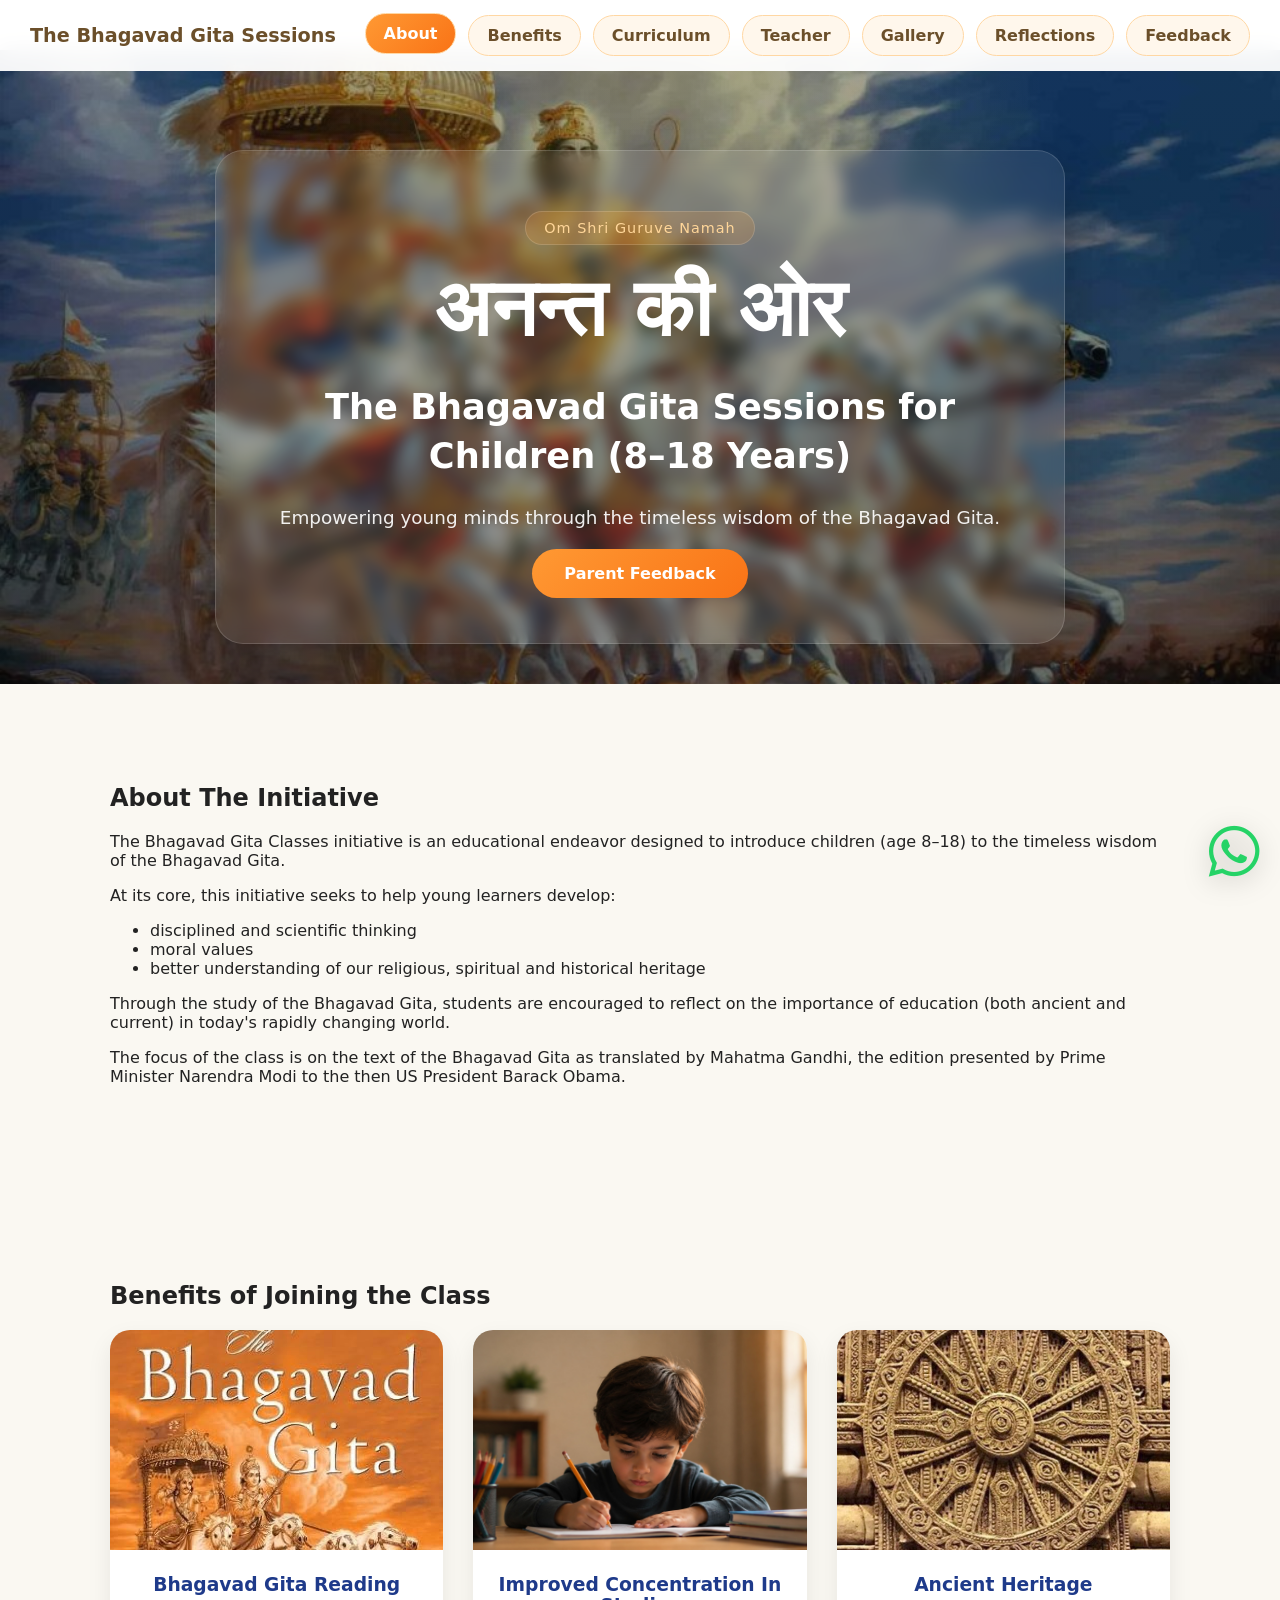
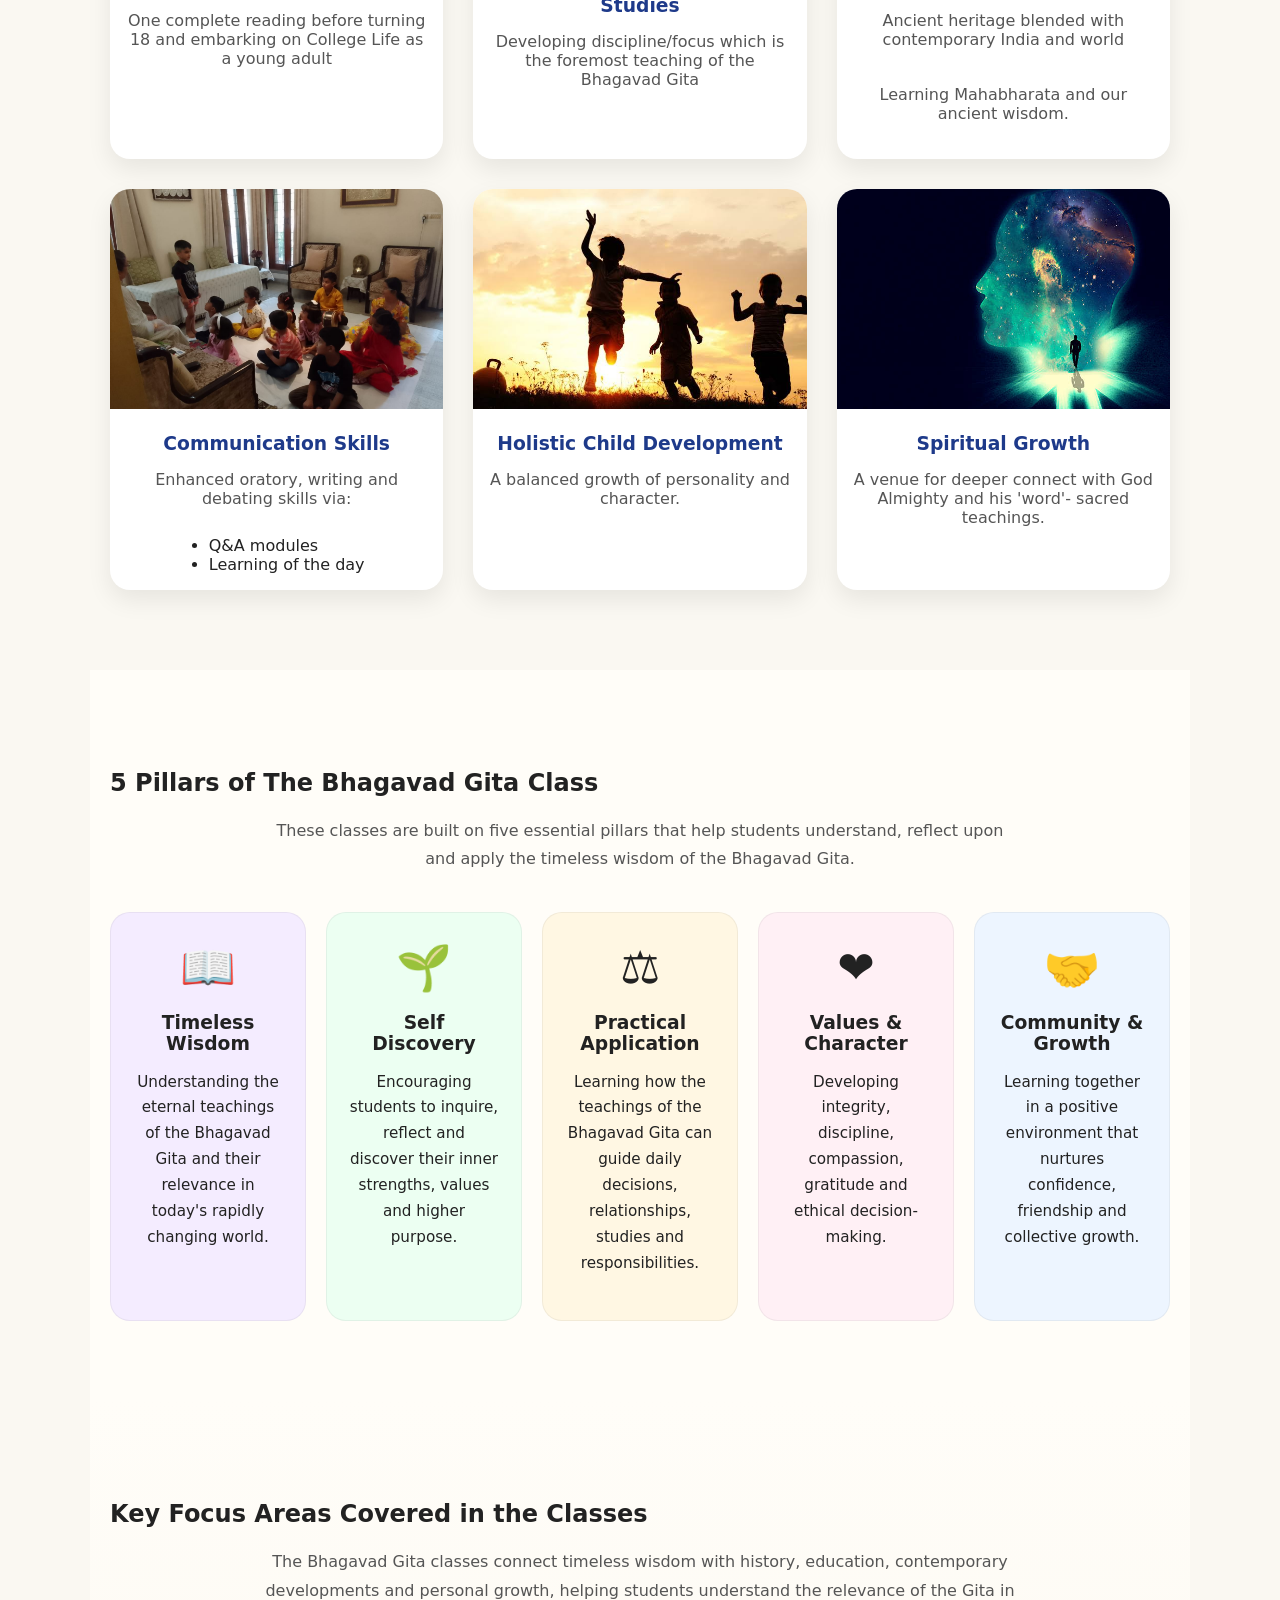
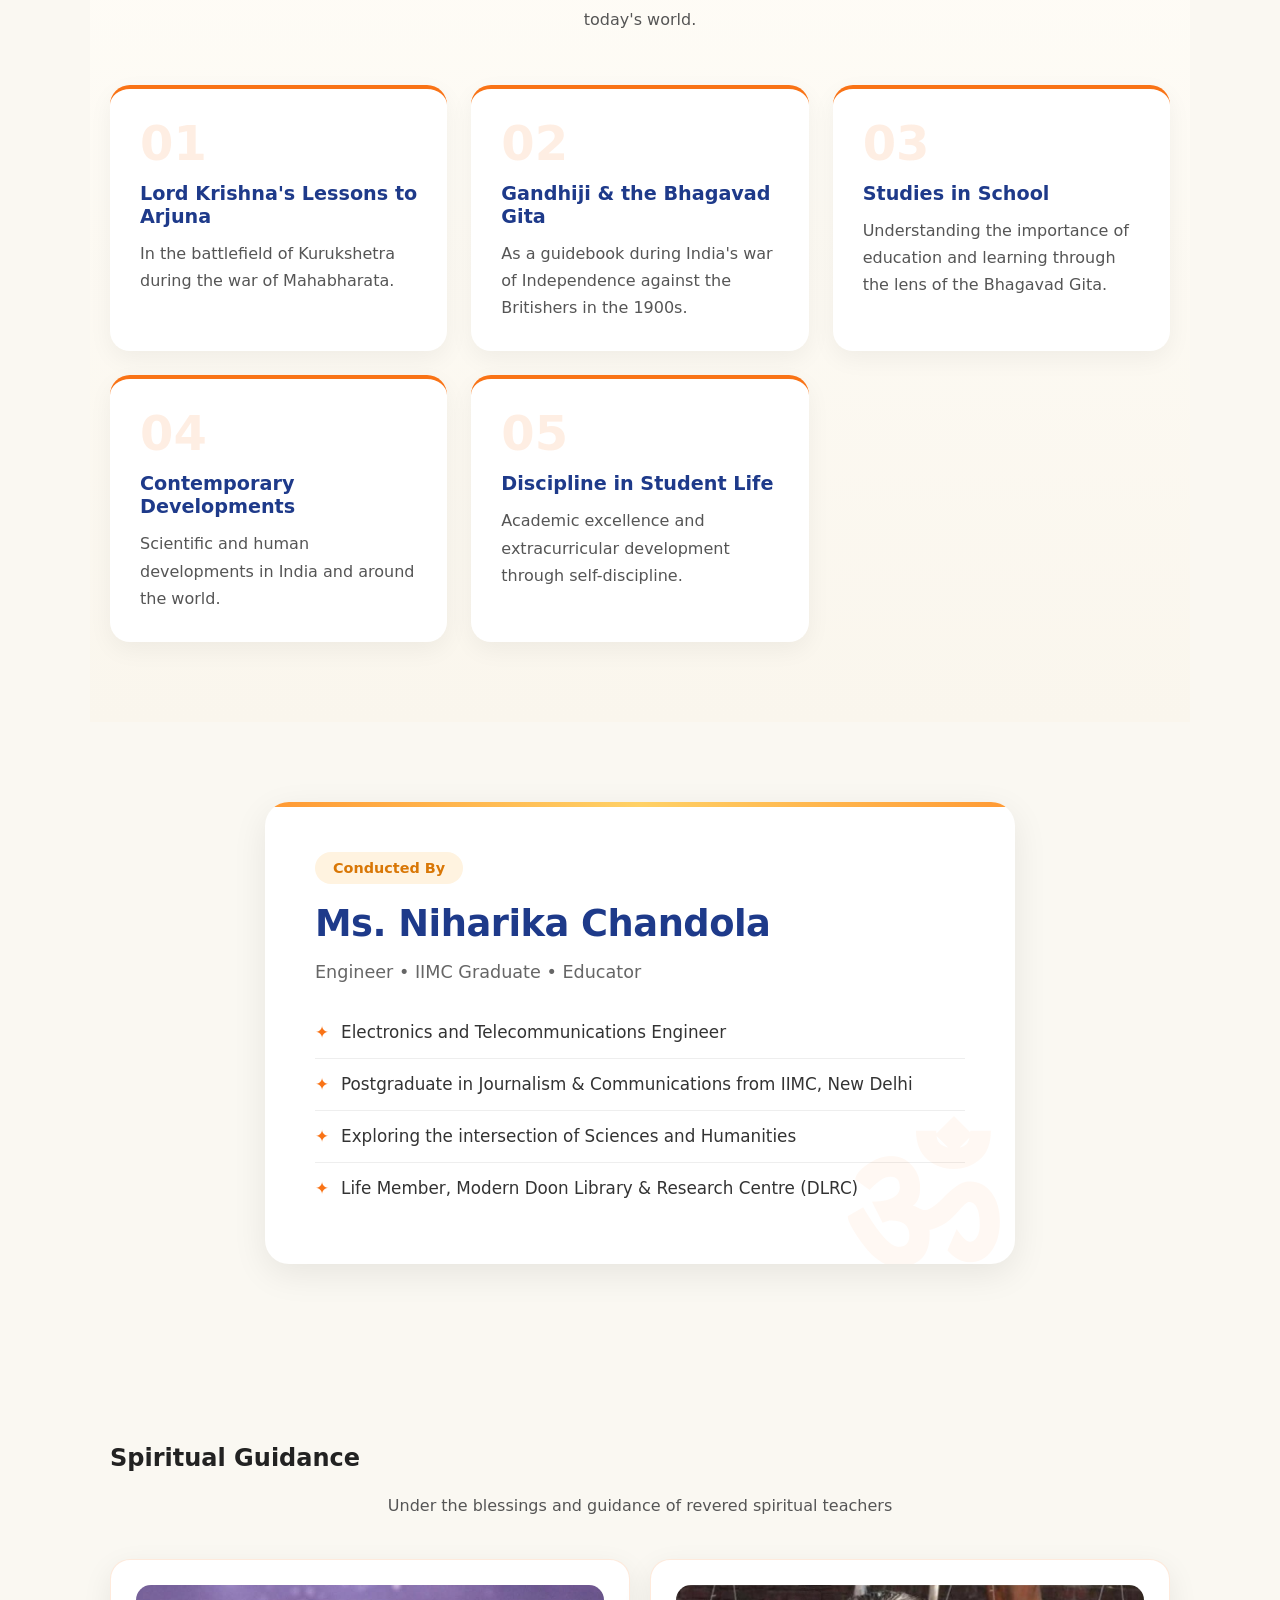
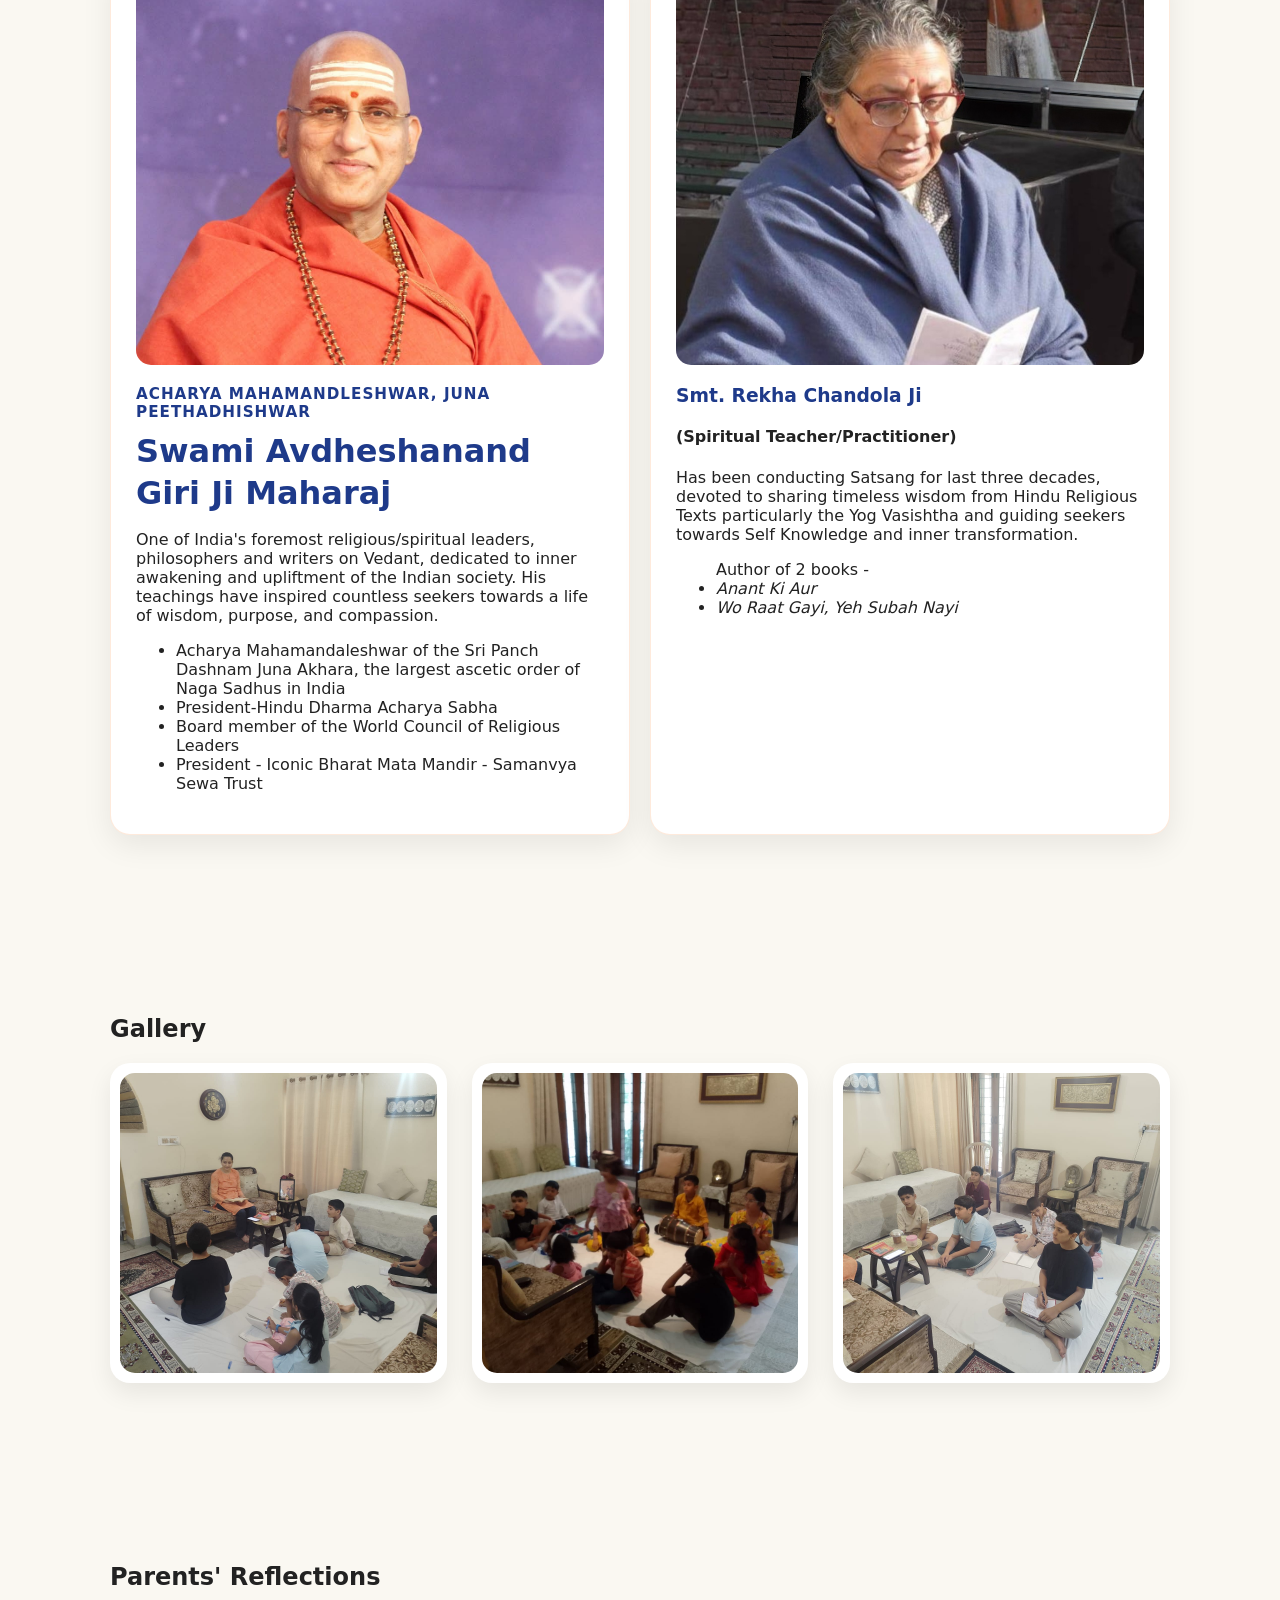
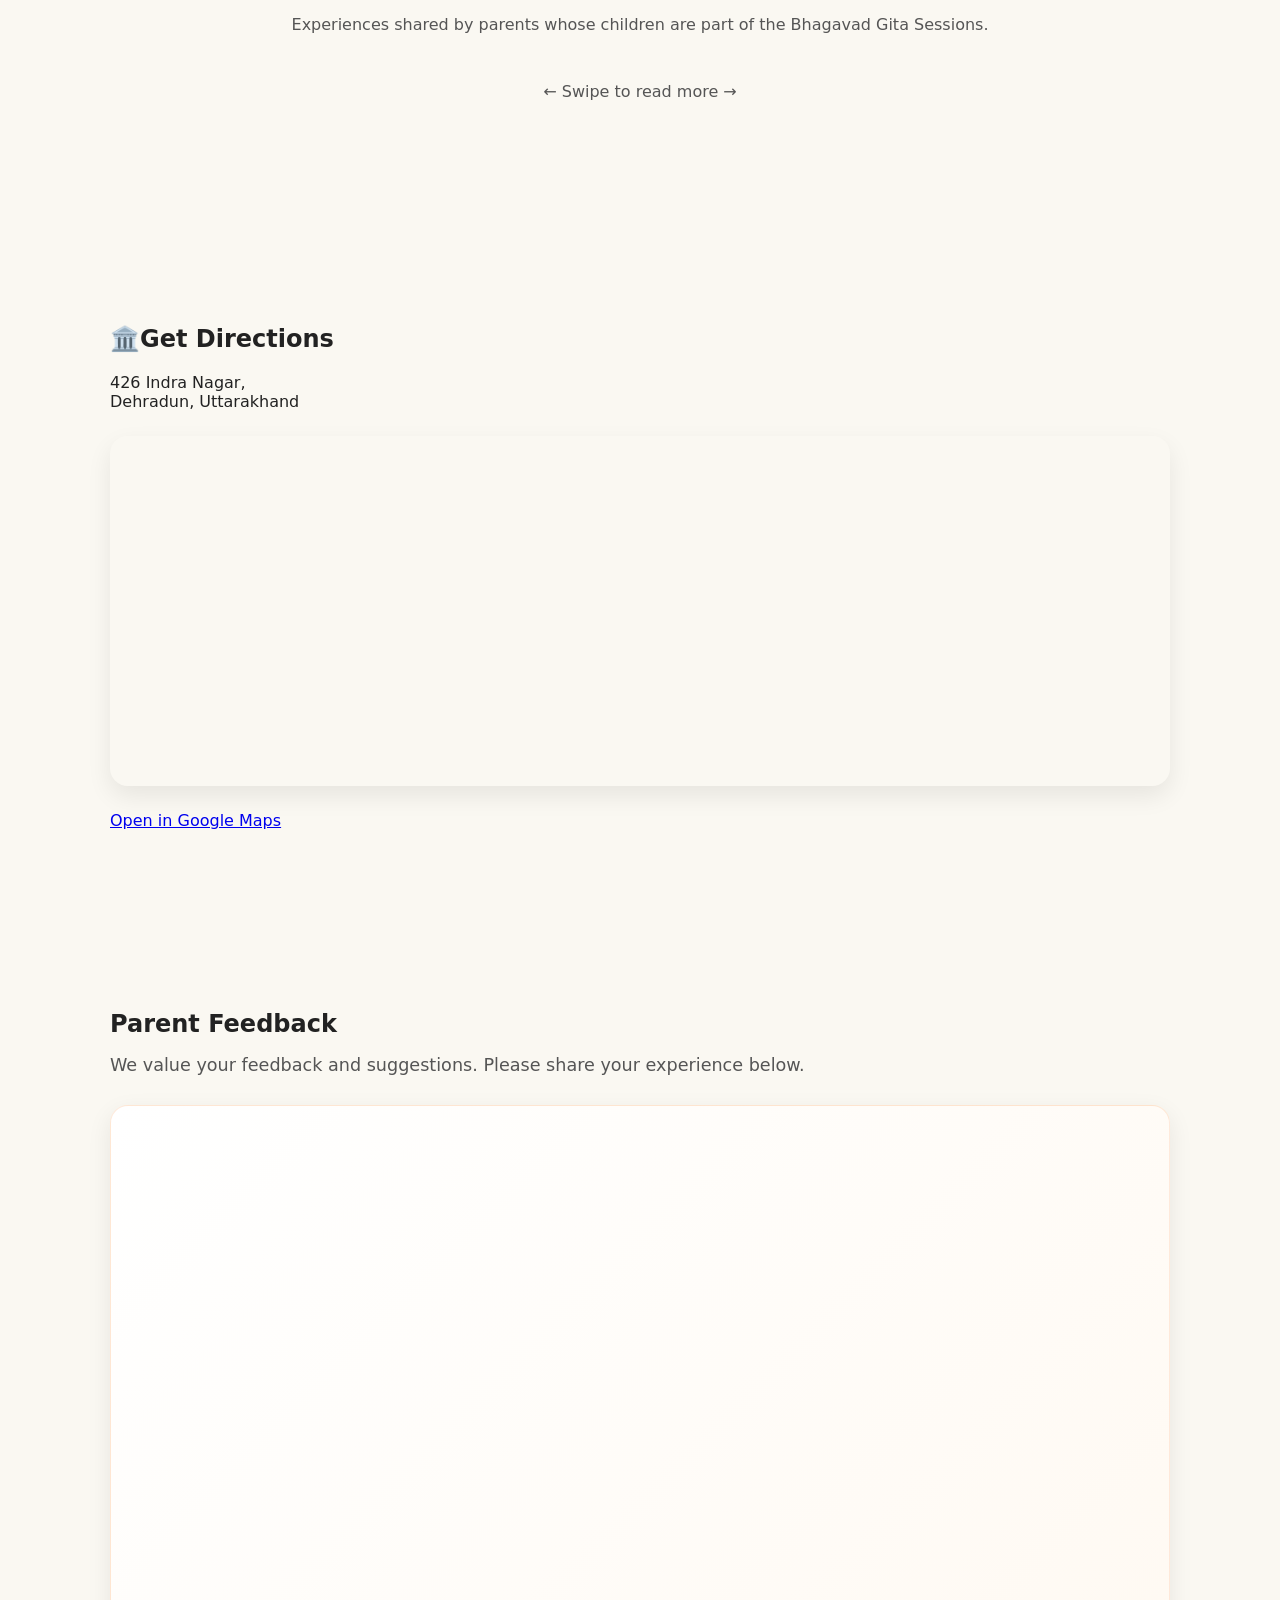
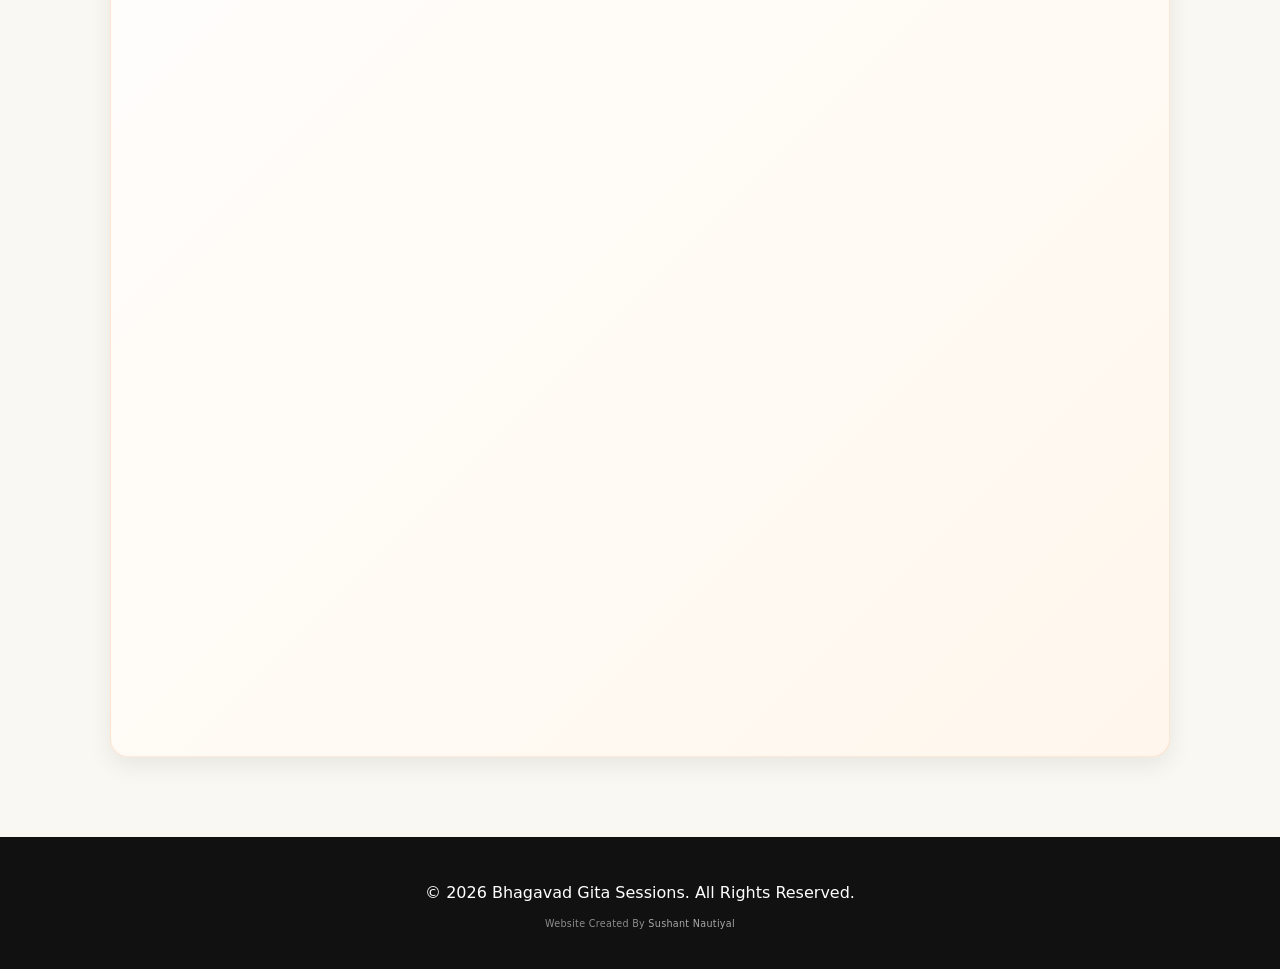
==== commit a9bd4dd4: "Add swipe prompt to testimonial section Added a subtitle to the testimonial section for better user " ====
--- a/index.html
+++ b/index.html
@@ -294,6 +294,9 @@
             <!-- Google Sheet data loads here -->
          </div>
       </div>
+      <p class="section-subtitle">
+         ← Swipe to read more →
+      </p>
    </section>
    <section id="location" class="section reveal">
       <div class="location-card">
--- a/assets/styles.css
+++ b/assets/styles.css
@@ -762,18 +762,18 @@
 @media (max-width: 768px) {
 	.navbar {
 		flex-direction: column;
-		gap: 15px;
-		padding: 15px;
+		gap: 6px;
+		padding: 1px 1px;
 	}
 
 	.logo {
 		text-align: center;
 		width: 100%;
-		font-size: 1.2rem;
+		font-size: 1.3rem;
 		line-height: 1.3;
 		white-space: normal;
 		word-break: break-word;
-		margin-bottom: 10px;
+		margin-bottom: 5px;
 		display: block;
 	}
 
@@ -842,7 +842,8 @@
 	}
 
 	.testimonial-wrapper {
-		overflow-x: auto;               /* allow swipe */
+		overflow-x: auto;
+		/* allow swipe */
 		-webkit-overflow-scrolling: touch;
 		scroll-snap-type: x mandatory;
 		padding-bottom: 10px;
@@ -854,7 +855,8 @@
 	}
 
 	.testimonial-track {
-		animation: none;                /* pause marquee on mobile */
+		animation: none;
+		/* pause marquee on mobile */
 		width: max-content;
 		display: flex;
 		gap: 1rem;
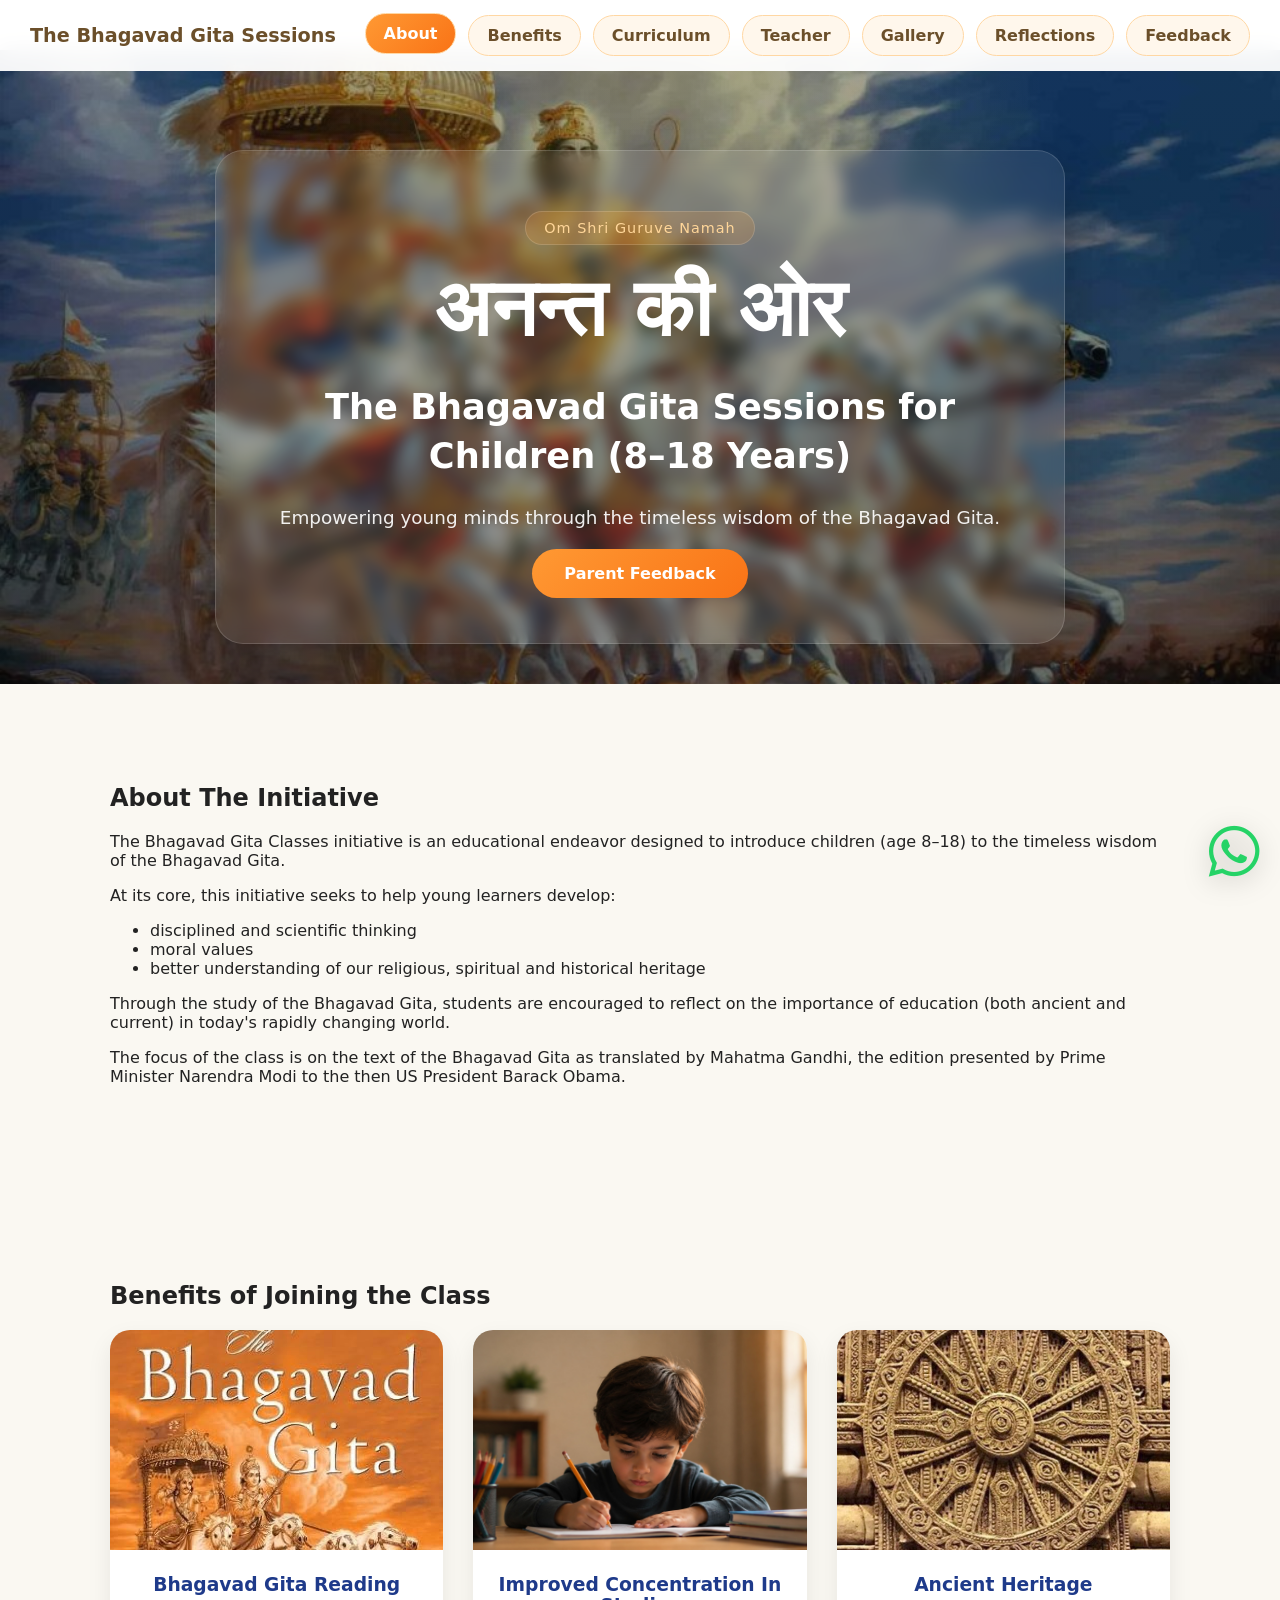
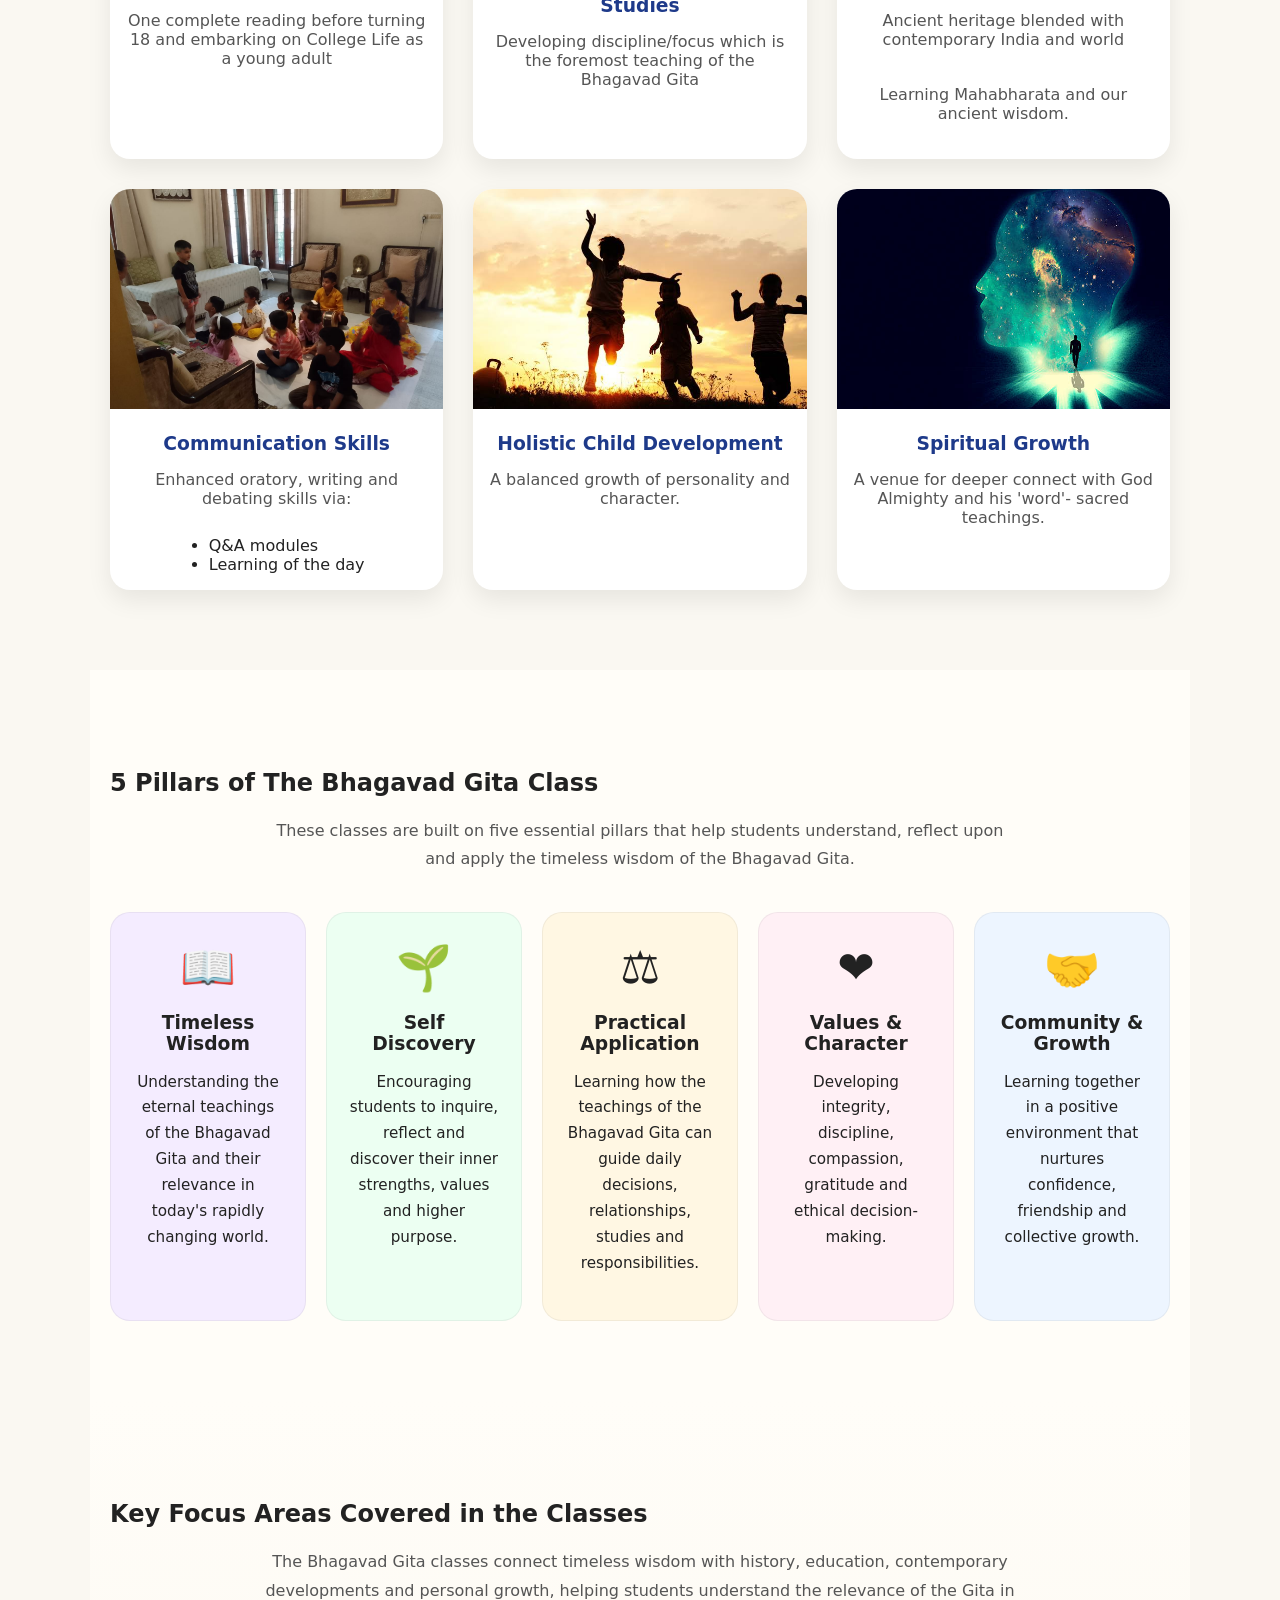
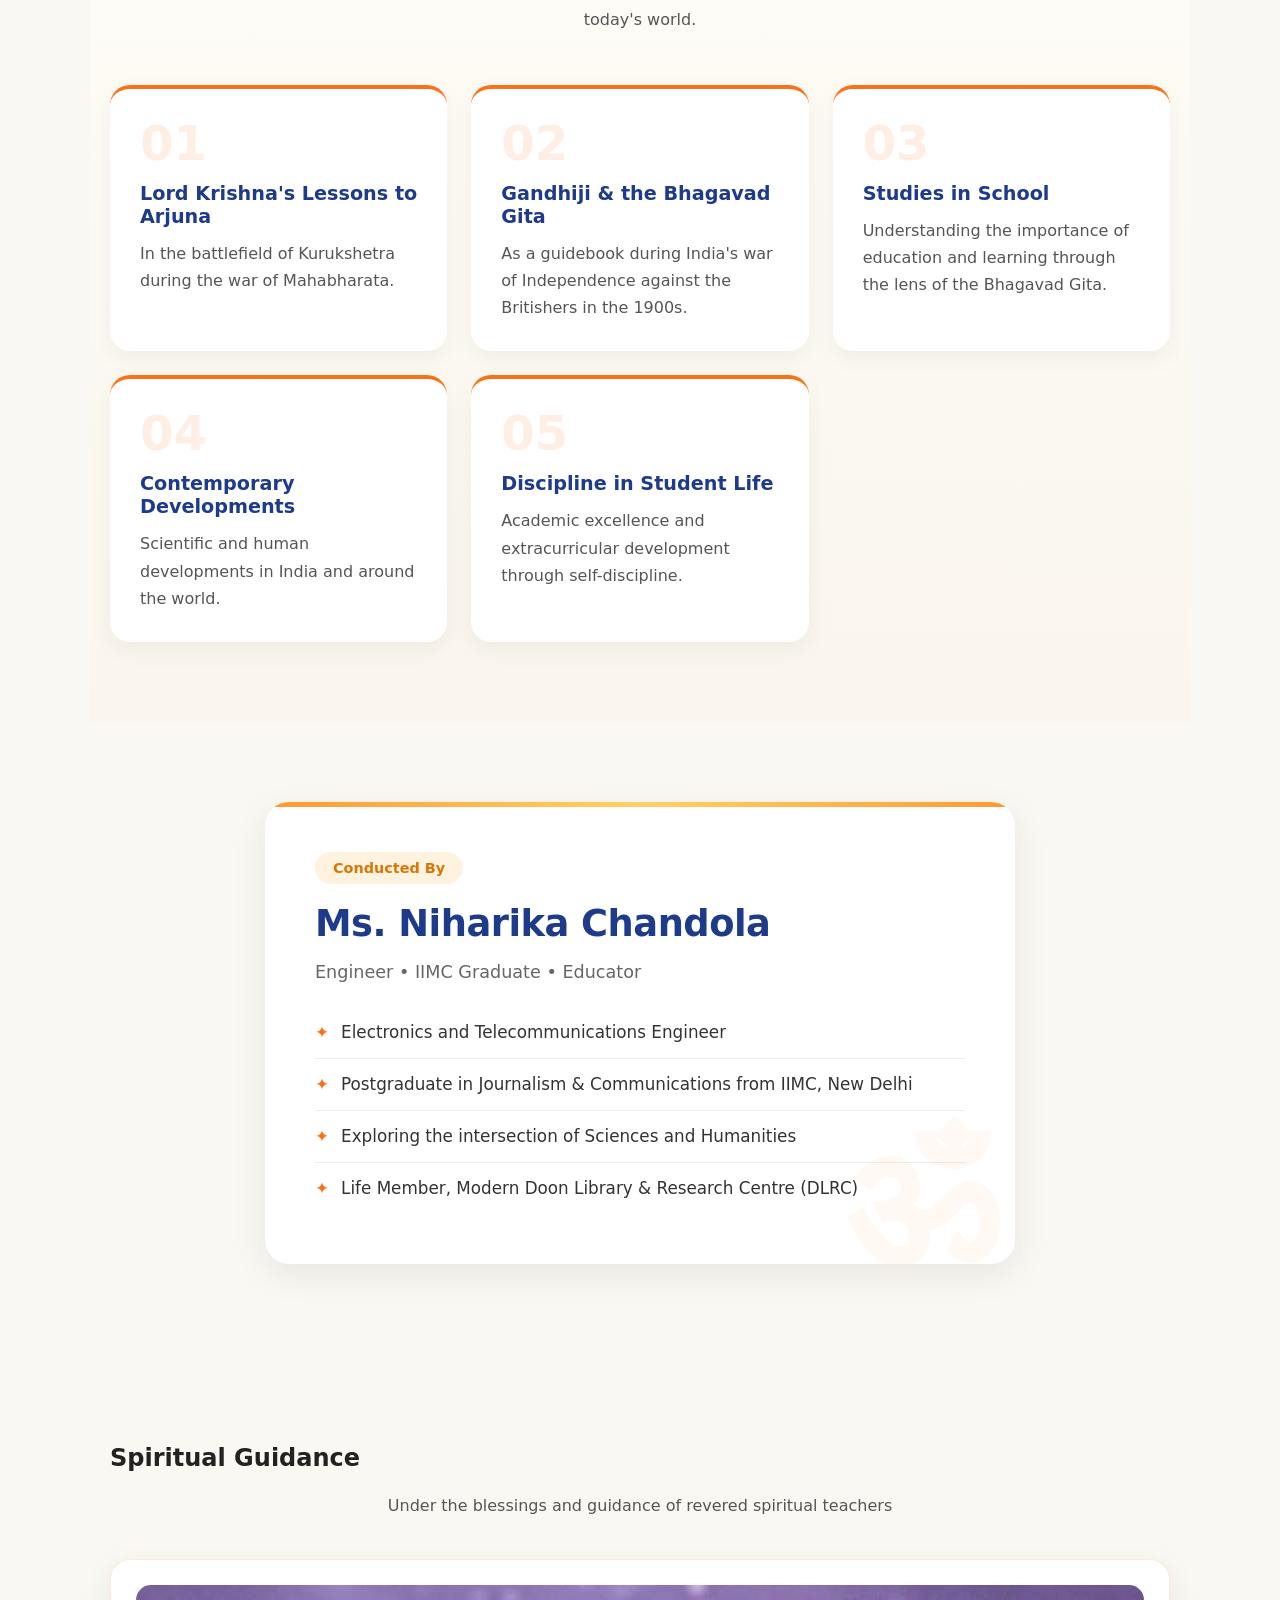
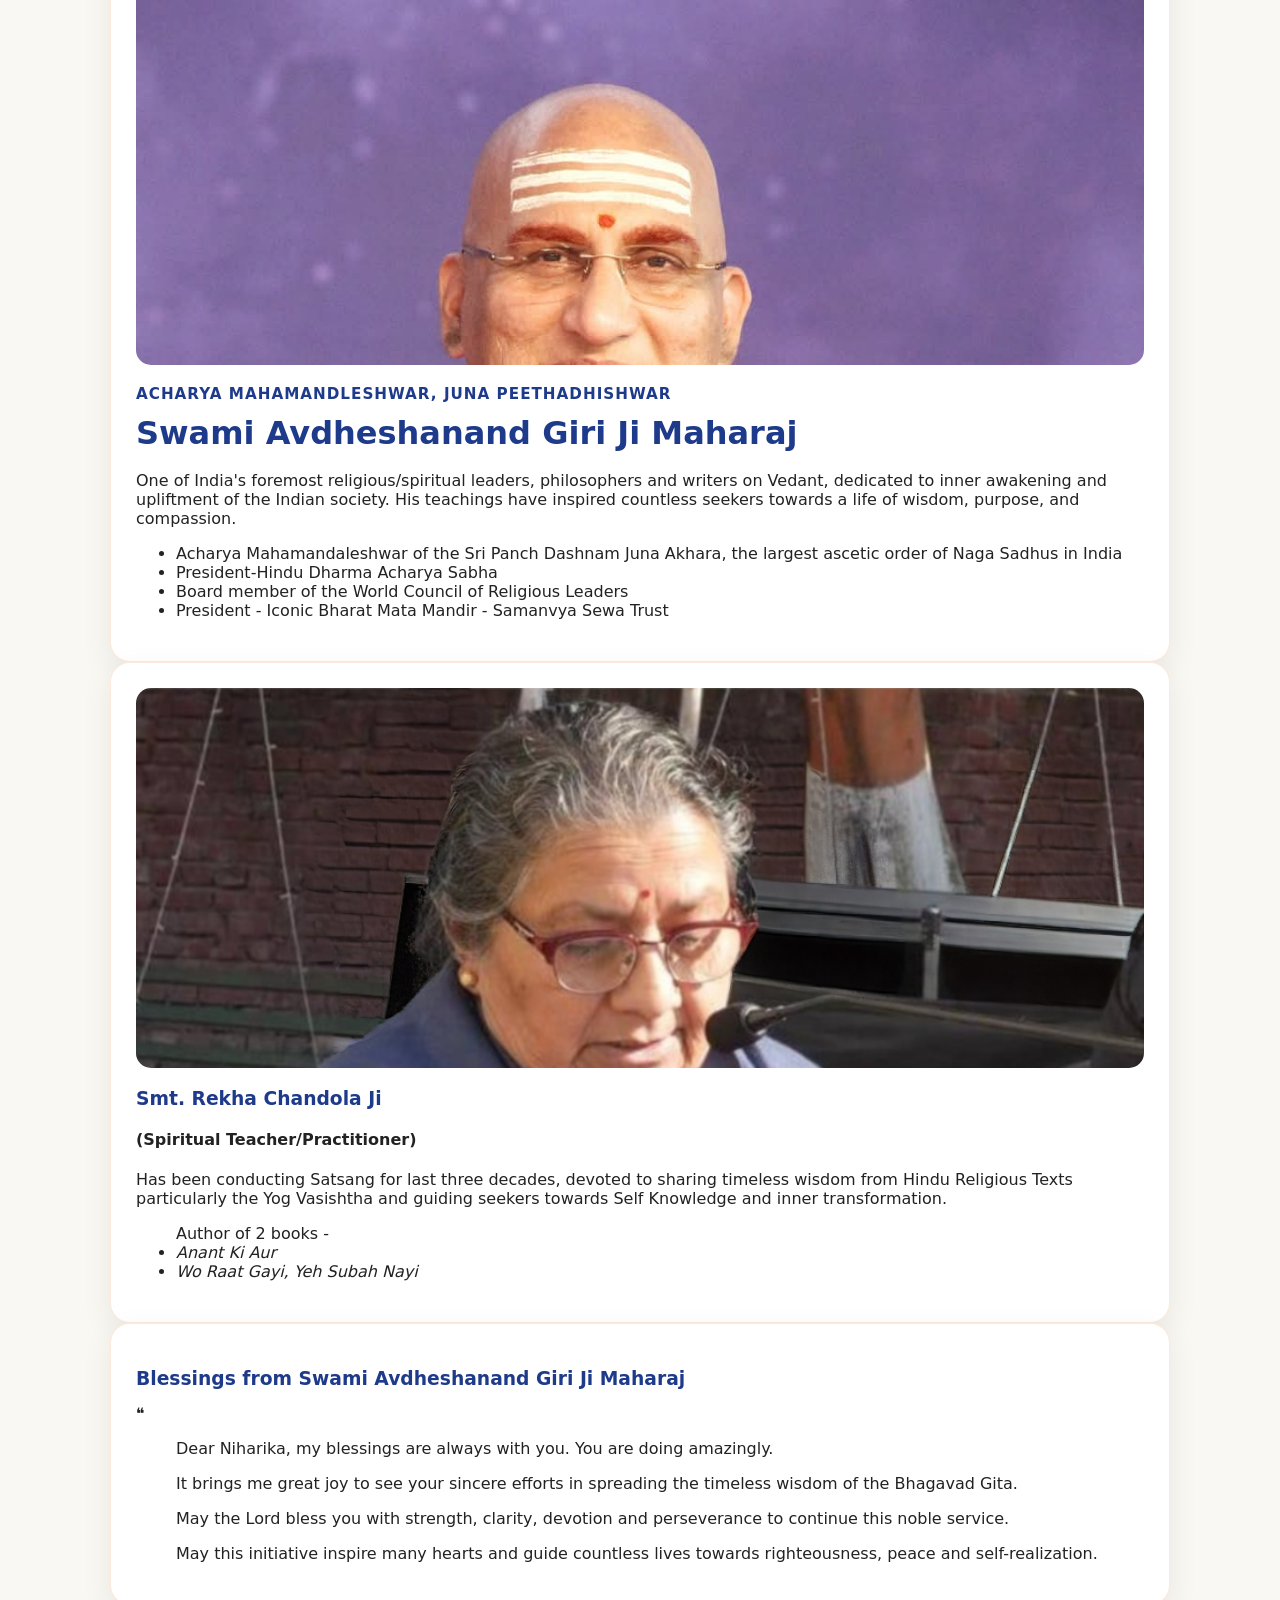
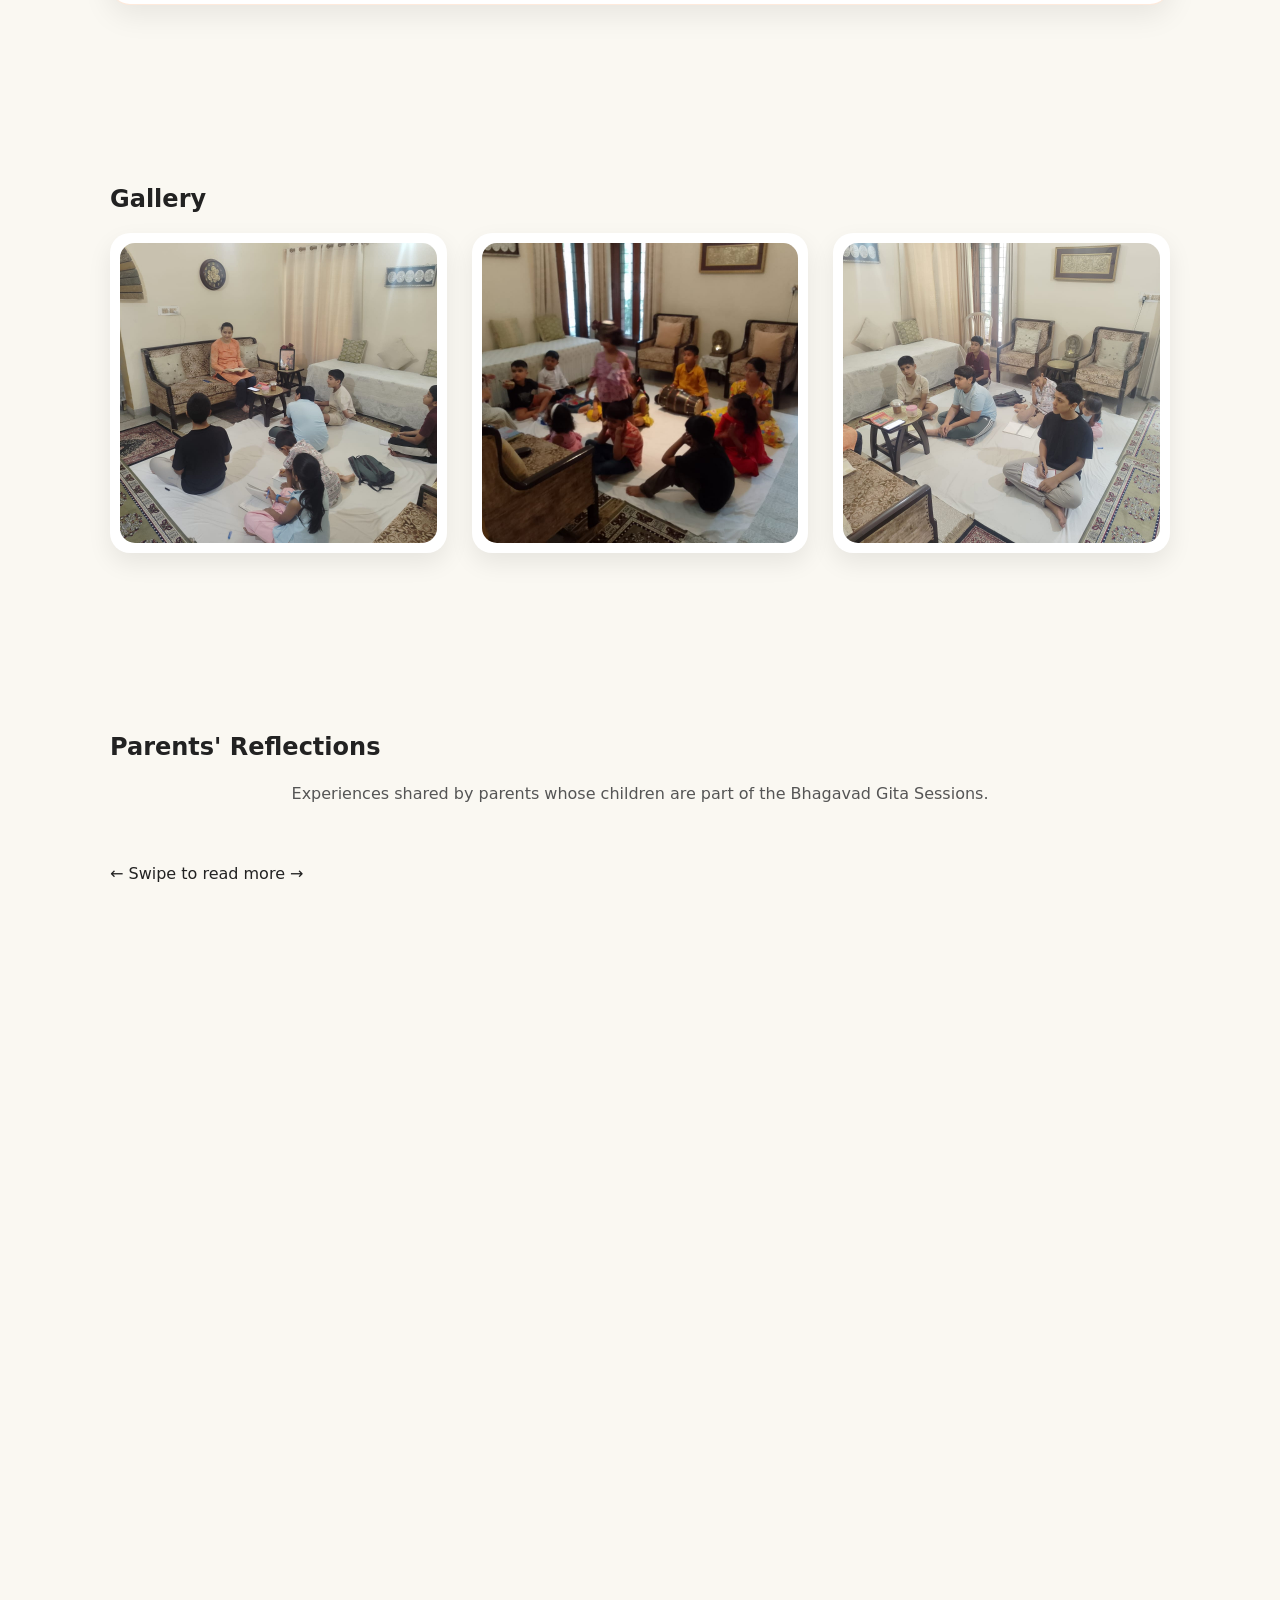
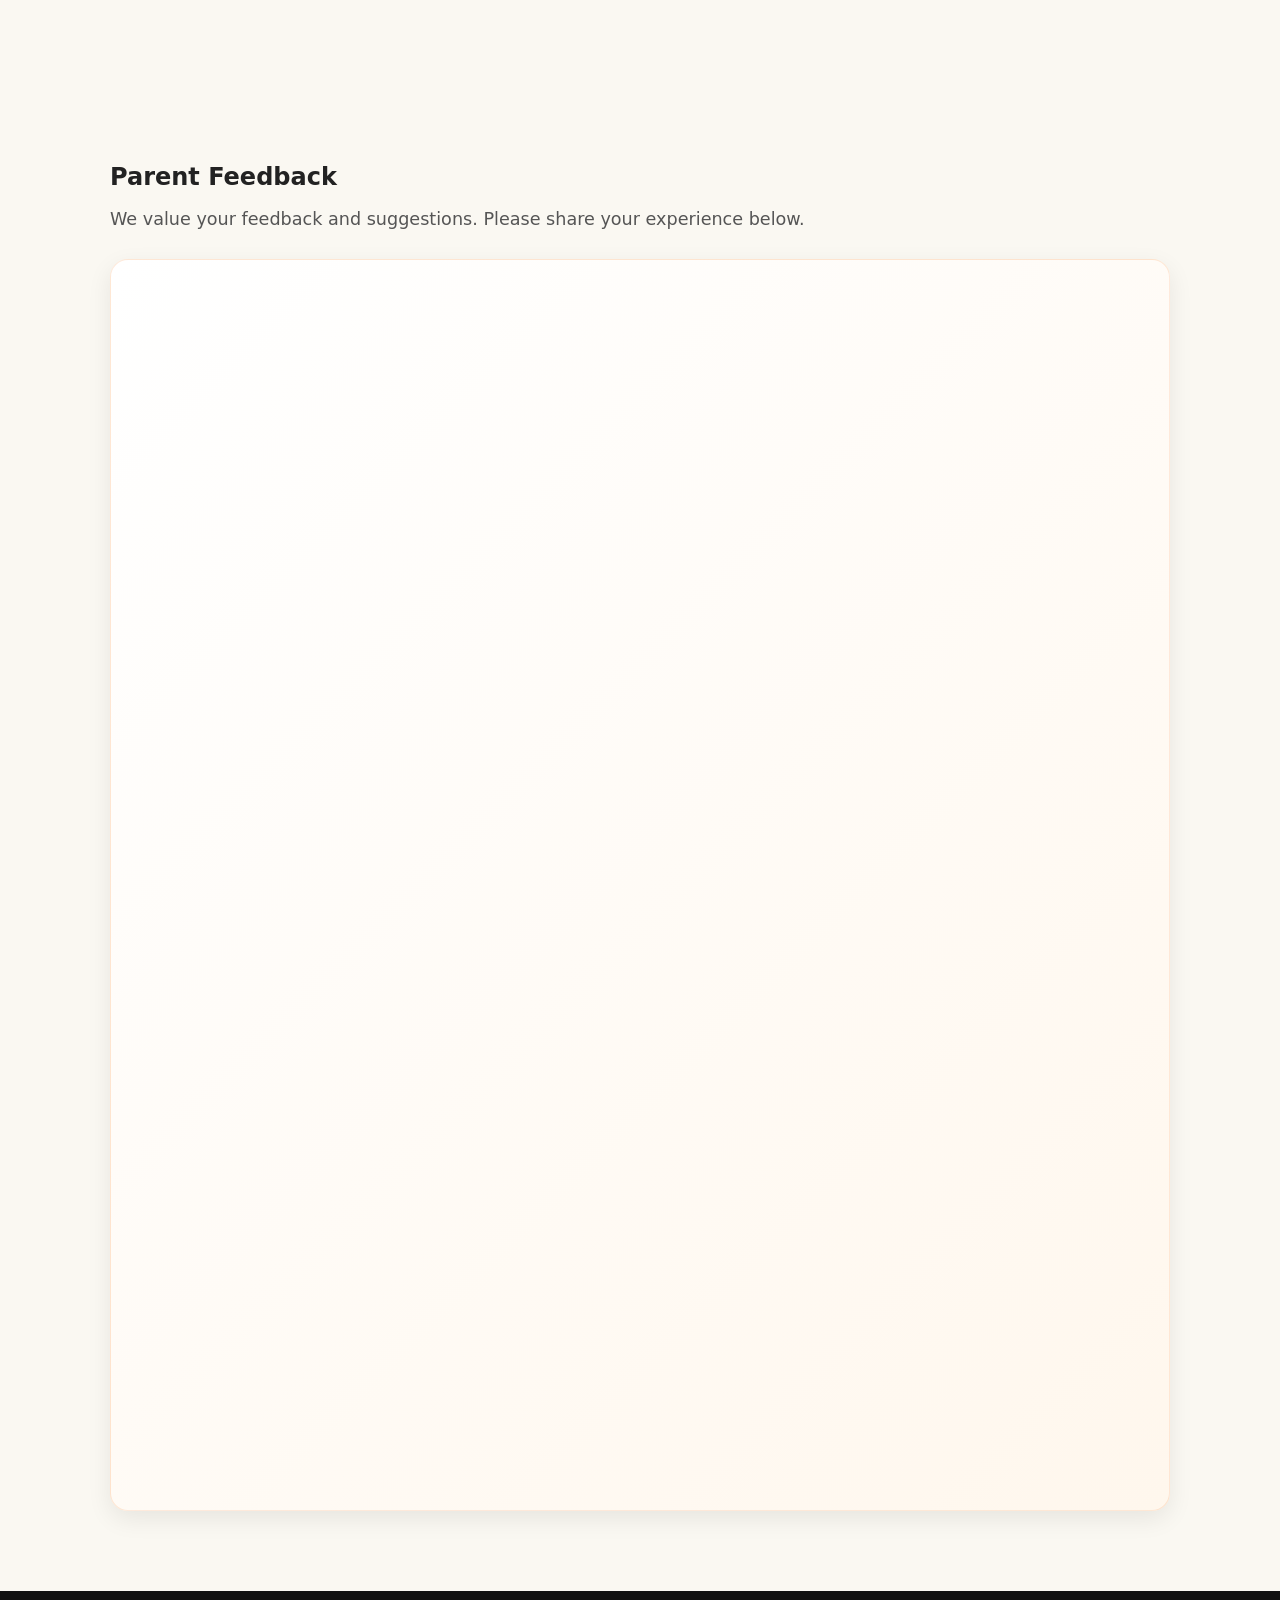
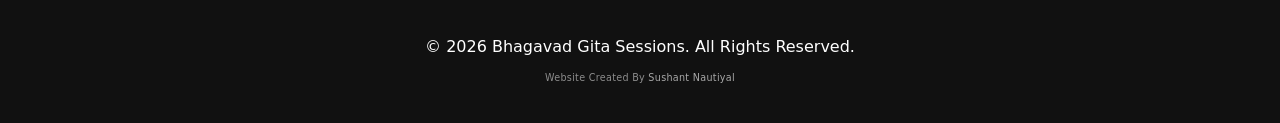
==== commit 72046508: "Refactor index.html structure and content" ====
--- a/index.html
+++ b/index.html
@@ -2,351 +2,370 @@
 <html lang="en">
 
 <head>
-   <meta charset="UTF-8">
-   <meta name="viewport" content="width=device-width, initial-scale=1.0">
-   <title>The Bhagavad Gita Sessions for Children | अनन्त की ओर </title>
-   <meta name="description" content="The Bhagavad Gita Sessions for Children">
-   <link rel="stylesheet" href="assets/styles.css">
-   <link rel="stylesheet" href="https://cdnjs.cloudflare.com/ajax/libs/font-awesome/6.7.2/css/all.min.css">
+    <meta charset="UTF-8">
+    <meta name="viewport" content="width=device-width, initial-scale=1.0">
+    <title>The Bhagavad Gita Sessions for Children | अनन्त की ओर </title>
+    <meta name="description" content="The Bhagavad Gita Sessions for Children">
+    <link rel="stylesheet" href="assets/styles.css">
+    <link rel="stylesheet" href="https://cdnjs.cloudflare.com/ajax/libs/font-awesome/6.7.2/css/all.min.css">
 </head>
 
 <body>
-   <nav class="navbar">
-      <a href="#" class="logo">
-         The Bhagavad Gita Sessions
-      </a>
-      <ul class="nav-links">
-         <li><a href="#about" class="active">About</a></li>
-         <li><a href="#benefits">Benefits</a></li>
-         <li><a href="#pillars">Curriculum</a></li>
-         <li><a href="#teacher">Teacher</a></li>
-         <li><a href="#gallery">Gallery</a></li>
-         <li><a href="#reflections">Reflections</a></li>
-         <li><a href="#feedback">Feedback</a></li>
-      </ul>
-   </nav>
-   <header class="hero">
-      <div class="hero-content reveal">
-         <div class="hero-badge">
-            Om Shri Guruve Namah
-         </div>
-         <h1>अनन्त की ओर</h1>
-         <h2>
-            The Bhagavad Gita Sessions for Children (8–18 Years)
-         </h2>
-         <p>
-            Empowering young minds through the timeless wisdom of the Bhagavad Gita.
-         </p>
-         <a class="btn" href="#feedback">
-            Parent Feedback
-         </a>
-      </div>
-   </header>
-   <section id="about" class="section reveal">
-      <h2>About The Initiative</h2>
-
-      <p>The Bhagavad Gita Classes initiative is an educational endeavor designed
-         to introduce children (age 8–18) to the timeless wisdom of the Bhagavad Gita.</p>
-      <p>
-         At its core, this initiative seeks to help young learners develop:
-      </p>
-      <ul>
-         <li>disciplined and scientific thinking</li>
-         <li>moral values</li>
-         <li>better understanding of our religious, spiritual and historical heritage</li>
-      </ul>
-      <p>
-         Through the study of the Bhagavad Gita, students are encouraged to reflect on the importance of education (both
-         ancient and current) in today's rapidly changing world.
-      </p>
-      <p>
-         The focus of the class is on the text of the Bhagavad Gita as translated by Mahatma Gandhi, the edition
-         presented by Prime Minister Narendra Modi to the then US President Barack Obama.
-      </p>
-   </section>
-   <section id="benefits" class="section">
-      <h2>Benefits of Joining the Class</h2>
-      <div class="benefits-grid">
-         <div class="benefit-card">
-            <img src="images/benefits/gita-reading.jpg" alt="">
-            <h3>Bhagavad Gita Reading</h3>
-            <p>One complete reading before turning 18 and embarking on College Life as a young adult</p>
-         </div>
-         <div class="benefit-card">
-            <img src="images/benefits/concentration.jpeg?v=2" alt="">
-            <h3>Improved Concentration In Studies</h3>
-            <p>Developing discipline/focus which is the foremost teaching of the Bhagavad Gita</p>
-         </div>
-         <div class="benefit-card">
-            <img src="images/benefits/culture.jpg" alt="">
-            <h3>Ancient Heritage</h3>
-            <p>Ancient heritage blended with contemporary India and world</p>
-            <p>Learning Mahabharata and our ancient wisdom.</p>
-         </div>
-         <div class="benefit-card">
-            <img src="images/benefits/oratory.jpeg?v=2" alt="">
-            <h3>Communication Skills</h3>
-
-            <p class="benefit-text">
-               Enhanced oratory, writing and debating skills via:
+    <nav class="navbar">
+        <a href="#" class="logo">
+            The Bhagavad Gita Sessions
+        </a>
+        <ul class="nav-links">
+            <li><a href="#about" class="active">About</a></li>
+            <li><a href="#benefits">Benefits</a></li>
+            <li><a href="#pillars">Curriculum</a></li>
+            <li><a href="#teacher">Teacher</a></li>
+            <li><a href="#gallery">Gallery</a></li>
+            <li><a href="#reflections">Reflections</a></li>
+            <li><a href="#feedback">Feedback</a></li>
+        </ul>
+    </nav>
+    <header class="hero">
+        <div class="hero-content reveal">
+            <div class="hero-badge">
+                Om Shri Guruve Namah
+            </div>
+            <h1>अनन्त की ओर</h1>
+            <h2>
+                The Bhagavad Gita Sessions for Children (8–18 Years)
+            </h2>
+            <p>
+                Empowering young minds through the timeless wisdom of the Bhagavad Gita.
             </p>
-
-            <div class="points-wrapper">
-               <ul class="bullet-points">
-                  <li>Q&amp;A modules</li>
-                  <li>Learning of the day</li>
-               </ul>
-            </div>
-         </div>
-         <div class="benefit-card">
-            <img src="images/benefits/holistic.jfif" alt="">
-            <h3>Holistic Child Development</h3>
-            <p>A balanced growth of personality and character.</p>
-         </div>
-         <div class="benefit-card">
-            <img src="images/benefits/spiritual.jpg" alt="">
-            <h3>Spiritual Growth</h3>
-            <p>A venue for deeper connect with God Almighty and his 'word'- sacred teachings.</p>
-         </div>
-      </div>
-   </section>
-   <section id="pillars" class="section reveal">
-      <h2>5 Pillars of The Bhagavad Gita Class</h2>
-      <p class="section-subtitle">
-         These classes are built on five essential pillars that help students
-         understand, reflect upon and apply the timeless wisdom of the Bhagavad Gita.
-      </p>
-      <div class="pillars-grid">
-         <div class="pillar-card pillar-purple">
-            <div class="pillar-icon">📖</div>
-            <h3>Timeless Wisdom</h3>
-            <p>
-               Understanding the eternal teachings of the Bhagavad Gita and
-               their relevance in today's rapidly changing world.
+            <a class="btn" href="#feedback">
+                Parent Feedback
+            </a>
+        </div>
+    </header>
+    <section id="about" class="section reveal">
+        <h2>About The Initiative</h2>
+
+        <p>
+            The Bhagavad Gita Classes initiative is an educational endeavor designed
+            to introduce children (age 8–18) to the timeless wisdom of the Bhagavad Gita.
+        </p>
+        <p>
+            At its core, this initiative seeks to help young learners develop:
+        </p>
+        <ul>
+            <li>disciplined and scientific thinking</li>
+            <li>moral values</li>
+            <li>better understanding of our religious, spiritual and historical heritage</li>
+        </ul>
+        <p>
+            Through the study of the Bhagavad Gita, students are encouraged to reflect on the importance of education (both
+            ancient and current) in today's rapidly changing world.
+        </p>
+        <p>
+            The focus of the class is on the text of the Bhagavad Gita as translated by Mahatma Gandhi, the edition
+            presented by Prime Minister Narendra Modi to the then US President Barack Obama.
+        </p>
+    </section>
+    <section id="benefits" class="section">
+        <h2>Benefits of Joining the Class</h2>
+        <div class="benefits-grid">
+            <div class="benefit-card">
+                <img src="images/benefits/gita-reading.jpg" alt="">
+                <h3>Bhagavad Gita Reading</h3>
+                <p>One complete reading before turning 18 and embarking on College Life as a young adult</p>
+            </div>
+            <div class="benefit-card">
+                <img src="images/benefits/concentration.jpeg?v=2" alt="">
+                <h3>Improved Concentration In Studies</h3>
+                <p>Developing discipline/focus which is the foremost teaching of the Bhagavad Gita</p>
+            </div>
+            <div class="benefit-card">
+                <img src="images/benefits/culture.jpg" alt="">
+                <h3>Ancient Heritage</h3>
+                <p>Ancient heritage blended with contemporary India and world</p>
+                <p>Learning Mahabharata and our ancient wisdom.</p>
+            </div>
+            <div class="benefit-card">
+                <img src="images/benefits/oratory.jpeg?v=2" alt="">
+                <h3>Communication Skills</h3>
+
+                <p class="benefit-text">
+                    Enhanced oratory, writing and debating skills via:
+                </p>
+
+                <div class="points-wrapper">
+                    <ul class="bullet-points">
+                        <li>Q&amp;A modules</li>
+                        <li>Learning of the day</li>
+                    </ul>
+                </div>
+            </div>
+            <div class="benefit-card">
+                <img src="images/benefits/holistic.jfif" alt="">
+                <h3>Holistic Child Development</h3>
+                <p>A balanced growth of personality and character.</p>
+            </div>
+            <div class="benefit-card">
+                <img src="images/benefits/spiritual.jpg" alt="">
+                <h3>Spiritual Growth</h3>
+                <p>A venue for deeper connect with God Almighty and his 'word'- sacred teachings.</p>
+            </div>
+        </div>
+    </section>
+    <section id="pillars" class="section reveal">
+        <h2>5 Pillars of The Bhagavad Gita Class</h2>
+        <p class="section-subtitle">
+            These classes are built on five essential pillars that help students
+            understand, reflect upon and apply the timeless wisdom of the Bhagavad Gita.
+        </p>
+        <div class="pillars-grid">
+            <div class="pillar-card pillar-purple">
+                <div class="pillar-icon">📖</div>
+                <h3>Timeless Wisdom</h3>
+                <p>
+                    Understanding the eternal teachings of the Bhagavad Gita and
+                    their relevance in today's rapidly changing world.
+                </p>
+            </div>
+            <div class="pillar-card pillar-green">
+                <div class="pillar-icon">🌱</div>
+                <h3>Self Discovery</h3>
+                <p>
+                    Encouraging students to inquire, reflect and discover their
+                    inner strengths, values and higher purpose.
+                </p>
+            </div>
+            <div class="pillar-card pillar-gold">
+                <div class="pillar-icon">⚖️</div>
+                <h3>Practical Application</h3>
+                <p>
+                    Learning how the teachings of the Bhagavad Gita can guide daily
+                    decisions, relationships, studies and responsibilities.
+                </p>
+            </div>
+            <div class="pillar-card pillar-pink">
+                <div class="pillar-icon">❤️</div>
+                <h3>Values & Character</h3>
+                <p>
+                    Developing integrity, discipline, compassion, gratitude and
+                    ethical decision-making.
+                </p>
+            </div>
+            <div class="pillar-card pillar-blue">
+                <div class="pillar-icon">🤝</div>
+                <h3>Community & Growth</h3>
+                <p>
+                    Learning together in a positive environment that nurtures
+                    confidence, friendship and collective growth.
+                </p>
+            </div>
+        </div>
+    </section>
+    <section id="focus-areas" class="section reveal">
+        <h2>Key Focus Areas Covered in the Classes</h2>
+        <p class="focus-intro">
+            The Bhagavad Gita classes connect timeless wisdom with history,
+            education, contemporary developments and personal growth,
+            helping students understand the relevance of the Gita in today's world.
+        </p>
+        <div class="focus-grid">
+            <div class="focus-card">
+                <span class="focus-number">01</span>
+                <h3>Lord Krishna's Lessons to Arjuna</h3>
+                <p>
+                    In the battlefield of Kurukshetra during the war of Mahabharata.
+                </p>
+            </div>
+            <div class="focus-card">
+                <span class="focus-number">02</span>
+                <h3>Gandhiji & the Bhagavad Gita</h3>
+                <p>
+                    As a guidebook during India's war of Independence against the Britishers in the 1900s.
+                </p>
+            </div>
+            <div class="focus-card">
+                <span class="focus-number">03</span>
+                <h3>Studies in School</h3>
+                <p>
+                    Understanding the importance of education and learning through the lens of the Bhagavad Gita.
+                </p>
+            </div>
+            <div class="focus-card">
+                <span class="focus-number">04</span>
+                <h3>Contemporary Developments</h3>
+                <p>
+                    Scientific and human developments in India and around the world.
+                </p>
+            </div>
+            <div class="focus-card">
+                <span class="focus-number">05</span>
+                <h3>Discipline in Student Life</h3>
+                <p>
+                    Academic excellence and extracurricular development through self-discipline.
+                </p>
+            </div>
+        </div>
+    </section>
+    <section id="teacher" class="section reveal">
+        <div class="teacher-card">
+            <div class="teacher-badge">
+                Conducted By
+            </div>
+            <h2>Ms. Niharika Chandola</h2>
+            <p class="teacher-tagline">
+                Engineer • IIMC Graduate • Educator
             </p>
-         </div>
-         <div class="pillar-card pillar-green">
-            <div class="pillar-icon">🌱</div>
-            <h3>Self Discovery</h3>
-            <p>
-               Encouraging students to inquire, reflect and discover their
-               inner strengths, values and higher purpose.
+            <!-- <div class="teacher-divider"></div> -->
+            <ul class="profile-points">
+                <li>Electronics and Telecommunications Engineer</li>
+                <li>Postgraduate in Journalism & Communications from IIMC, New Delhi</li>
+                <li>Exploring the intersection of Sciences and Humanities</li>
+                <li>Life Member, Modern Doon Library & Research Centre (DLRC)</li>
+            </ul>
+        </div>
+    </section>
+    <section id="guidance" class="section reveal">
+        <h2>Spiritual Guidance</h2>
+        <p class="section-subtitle">
+            Under the blessings and guidance of revered spiritual teachers
+        </p>
+
+        <div class="guidance-grid">
+            <div class="card guidance-swamiji">
+                <div class="guide-photo swamiji-photo"></div>
+                <div class="guru-title">
+                    Acharya Mahamandleshwar, Juna Peethadhishwar
+                </div>
+                <h3 class="guru-name">
+                    Swami Avdheshanand Giri Ji Maharaj
+                </h3>
+                <p>
+                    One of India's foremost religious/spiritual leaders, philosophers and writers on Vedant, dedicated to
+                    inner awakening and upliftment of the Indian society. His teachings have inspired countless seekers
+                    towards a life of wisdom, purpose, and compassion.
+                </p>
+                <ul>
+                    <li>
+                        Acharya Mahamandaleshwar of the Sri Panch Dashnam Juna Akhara, the largest ascetic order of Naga
+                        Sadhus in India
+                    </li>
+                    <li>President-Hindu Dharma Acharya Sabha</li>
+                    <li>Board member of the World Council of Religious Leaders</li>
+                    <li>President - Iconic Bharat Mata Mandir - Samanvya Sewa Trust</li>
+                </ul>
+            </div>
+
+            <div class="card guidance-gurudev">
+                <div class="guide-photo gurudev-photo"></div>
+                <h3>Smt. Rekha Chandola Ji</h3>
+                <h4>(Spiritual Teacher/Practitioner)</h4>
+                <p>
+                    Has been conducting Satsang for last three decades, devoted to sharing timeless wisdom from Hindu
+                    Religious Texts particularly the Yog Vasishtha and guiding seekers towards Self Knowledge and inner
+                    transformation.
+                </p>
+                <ul>
+                    Author of 2 books -
+                    <li><em>Anant Ki Aur</em></li>
+                    <li><em>Wo Raat Gayi, Yeh Subah Nayi</em></li>
+                </ul>
+            </div>
+
+            <div class="card blessing-card guidance-blessing">
+                <h3>Blessings from Swami Avdheshanand Giri Ji Maharaj</h3>
+                <div class="blessing-quote-mark">❝</div>
+                <blockquote>
+                    <p>Dear Niharika, my blessings are always with you. You are doing amazingly.</p>
+                    <p>
+                        It brings me great joy to see your sincere efforts in spreading the timeless wisdom of the Bhagavad Gita.
+                    </p>
+                    <p>
+                        May the Lord bless you with strength, clarity, devotion and perseverance to continue this noble service.
+                    </p>
+                    <p>
+                        May this initiative inspire many hearts and guide countless lives towards righteousness, peace and self-realization.
+                    </p>
+                </blockquote>
+            </div>
+        </div>
+    </section>
+    <section id="gallery" class="section reveal">
+        <h2>Gallery</h2>
+        <div class="gallery-grid">
+            <div class="gallery-item">
+                <img src="images/gal1.jpeg?v=2" alt="Gallery Image 1">
+            </div>
+            <div class="gallery-item">
+                <img src="images/gal2.jpeg" alt="Gallery Image 2">
+            </div>
+            <div class="gallery-item">
+                <img src="images/gal3.jpeg?v=2" alt="Gallery Image 3">
+            </div>
+        </div>
+    </section>
+    <section id="reflections" class="section reveal">
+        <h2>Parents' Reflections</h2>
+
+        <p class="section-subtitle">
+            Experiences shared by parents whose children are part of the Bhagavad Gita Sessions.
+        </p>
+
+        <div class="testimonial-wrapper">
+            <div id="testimonial-track" class="testimonial-track">
+                <!-- Google Sheet data loads here -->
+            </div>
+        </div>
+        <p  class="swipe-hint">
+            ← Swipe to read more →
+        </p>
+    </section>
+    <section id="location" class="section reveal">
+        <div class="location-card">
+            <h2>🏛️Get Directions</h2>
+            <p class="location-address">
+                426 Indra Nagar,<br>
+                Dehradun, Uttarakhand
             </p>
-         </div>
-         <div class="pillar-card pillar-gold">
-            <div class="pillar-icon">⚖️</div>
-            <h3>Practical Application</h3>
-            <p>
-               Learning how the teachings of the Bhagavad Gita can guide daily
-               decisions, relationships, studies and responsibilities.
-            </p>
-         </div>
-         <div class="pillar-card pillar-pink">
-            <div class="pillar-icon">❤️</div>
-            <h3>Values & Character</h3>
-            <p>
-               Developing integrity, discipline, compassion, gratitude and
-               ethical decision-making.
-            </p>
-         </div>
-         <div class="pillar-card pillar-blue">
-            <div class="pillar-icon">🤝</div>
-            <h3>Community & Growth</h3>
-            <p>
-               Learning together in a positive environment that nurtures
-               confidence, friendship and collective growth.
-            </p>
-         </div>
-      </div>
-   </section>
-   <section id="focus-areas" class="section reveal">
-      <h2>Key Focus Areas Covered in the Classes</h2>
-      <p class="focus-intro">
-         The Bhagavad Gita classes connect timeless wisdom with history,
-         education, contemporary developments and personal growth,
-         helping students understand the relevance of the Gita in today's world.
-      </p>
-      <div class="focus-grid">
-         <div class="focus-card">
-            <span class="focus-number">01</span>
-            <h3>Lord Krishna's Lessons to Arjuna</h3>
-            <p>
-               In the battlefield of Kurukshetra during the war of Mahabharata.
-            </p>
-         </div>
-         <div class="focus-card">
-            <span class="focus-number">02</span>
-            <h3>Gandhiji & the Bhagavad Gita</h3>
-            <p>
-               As a guidebook during India's war of Independence against the Britishers in the 1900s.
-            </p>
-         </div>
-         <div class="focus-card">
-            <span class="focus-number">03</span>
-            <h3>Studies in School</h3>
-            <p>
-               Understanding the importance of education and learning through the lens of the Bhagavad Gita.
-            </p>
-         </div>
-         <div class="focus-card">
-            <span class="focus-number">04</span>
-            <h3>Contemporary Developments</h3>
-            <p>
-               Scientific and human developments in India and around the world.
-            </p>
-         </div>
-         <div class="focus-card">
-            <span class="focus-number">05</span>
-            <h3>Discipline in Student Life</h3>
-            <p>
-               Academic excellence and extracurricular development through self-discipline.
-            </p>
-         </div>
-      </div>
-   </section>
-   <section id="teacher" class="section reveal">
-      <div class="teacher-card">
-         <div class="teacher-badge">
-            Conducted By
-         </div>
-         <h2>Ms. Niharika Chandola</h2>
-         <p class="teacher-tagline">
-            Engineer • IIMC Graduate • Educator
-         </p>
-         <!-- <div class="teacher-divider"></div> -->
-         <ul class="profile-points">
-            <li>Electronics and Telecommunications Engineer</li>
-            <li>Postgraduate in Journalism & Communications from IIMC, New Delhi</li>
-            <li>Exploring the intersection of Sciences and Humanities</li>
-            <li>Life Member, Modern Doon Library & Research Centre (DLRC)</li>
-         </ul>
-      </div>
-   </section>
-   <section id="guidance" class="section reveal">
-      <h2>Spiritual Guidance</h2>
-      <p class="section-subtitle">
-         Under the blessings and guidance of revered spiritual teachers
-      </p>
-      <div class="grid">
-         <div class="card">
-            <div class="guide-photo swamiji-photo"></div>
-            <div class="guru-title">
-               Acharya Mahamandleshwar, Juna Peethadhishwar
-            </div>
-            <h3 class="guru-name">
-               Swami Avdheshanand Giri Ji Maharaj
-            </h3>
-            <p>
-               One of India's foremost religious/spiritual leaders, philosophers and writers on Vedant, dedicated to
-               inner awakening and upliftment of the Indian society. His teachings have inspired countless seekers
-               towards a life of wisdom, purpose, and compassion.
-            </p>
-            <ul>
-               <li>Acharya Mahamandaleshwar of the Sri Panch Dashnam Juna Akhara, the largest ascetic order of Naga
-                  Sadhus in India</li>
-               <li>President-Hindu Dharma Acharya Sabha</li>
-               <li>Board member of the World Council of Religious Leaders</li>
-               <li>President - Iconic Bharat Mata Mandir - Samanvya Sewa Trust</li>
-            </ul>
-         </div>
-         <div class="card">
-            <div class="guide-photo gurudev-photo"></div>
-            <!-- Optional Photo -->
-            <!-- <img src="assets/rekha-chandola.jpg" alt="Smt Rekha Chandola"> -->
-            <h3>Smt. Rekha Chandola Ji</h3>
-            <h4>(Spiritual Teacher/Practitioner)</h4>
-            <p>
-               Has been conducting Satsang for last three decades, devoted to sharing timeless wisdom from Hindu
-               Religious Texts particularly the Yog Vasishtha and guiding seekers towards Self Knowledge and inner
-               transformation.
-            </p>
-            <ul>
-               Author of 2 books -
-               <li><em>Anant Ki Aur</em></li>
-               <li><em>Wo Raat Gayi, Yeh Subah Nayi</em></li>
-            </ul>
-         </div>
-      </div>
-   </section>
-   <section id="gallery" class="section reveal">
-      <h2>Gallery</h2>
-      <div class="gallery-grid">
-         <div class="gallery-item">
-            <img src="images/gal1.jpeg?v=2" alt="Gallery Image 1">
-         </div>
-         <div class="gallery-item">
-            <img src="images/gal2.jpeg" alt="Gallery Image 2">
-         </div>
-         <div class="gallery-item">
-            <img src="images/gal3.jpeg?v=2" alt="Gallery Image 3">
-         </div>
-      </div>
-   </section>
-   <section id="reflections" class="section reveal">
-      <h2>Parents' Reflections</h2>
-
-      <p class="section-subtitle">
-         Experiences shared by parents whose children are part of the Bhagavad Gita Sessions.
-      </p>
-
-      <div class="testimonial-wrapper">
-         <div id="testimonial-track" class="testimonial-track">
-            <!-- Google Sheet data loads here -->
-         </div>
-      </div>
-      <p class="section-subtitle">
-         ← Swipe to read more →
-      </p>
-   </section>
-   <section id="location" class="section reveal">
-      <div class="location-card">
-         <h2>🏛️Get Directions</h2>
-         <p class="location-address">
-            426 Indra Nagar,<br>
-            Dehradun, Uttarakhand
-         </p>
-         <div class="map-container">
-            <iframe
-               src="https://www.google.com/maps/embed?pb=!1m17!1m12!1m3!1d3399.2452486231987!2d77.99868707556432!3d30.319949974785985!2m3!1f0!2f0!3f0!3m2!1i1024!2i768!4f13.1!3m2!1m1!2zMzDCsDE5JzExLjgiTiA3OMKwMDAnMDQuNSJF!5e1!3m2!1sen!2sin!4v1782061550491!5m2!1sen!2sin"
-               width="600" height="450" style="border:0;" allowfullscreen="" loading="lazy"
-               referrerpolicy="no-referrer-when-downgrade"></iframe>
-         </div>
-         <a class="location-btn" href="https://maps.google.com/?q=426+Indra+Nagar+Dehradun" target="_blank">
-            Open in Google Maps
-         </a>
-      </div>
-   </section>
-   <section id="feedback" class="section reveal">
-      <h2>Parent Feedback</h2>
-      <p>
-         We value your feedback and suggestions. Please share your experience below.
-      </p>
-      <div class="card">
-         <iframe
-            src="https://docs.google.com/forms/d/e/1FAIpQLSfRpZ94LRk6SZWgyEPd5InsKsDCNvL5LQzETkOcfYvqQgdj5Q/viewform?embedded=true"
-            width="100%" height="1200" frameborder="0">
-            Loading…
-         </iframe>
-      </div>
-   </section>
-   <footer>
-
-      <p>© 2026 Bhagavad Gita Sessions. All Rights Reserved.</p>
-
-      <p class="credit">
-         Website Created By
-         <a href="https://www.linkedin.com/in/sushantnautiyal/" target="_blank">
-            Sushant Nautiyal
-         </a>
-      </p>
-
-   </footer>
-   <a href="https://wa.me/917830600091?text=Hari%20Om." class="whatsapp" target="_blank" aria-label="Chat on WhatsApp">
-
-      <i class="fa-brands fa-whatsapp"></i>
-
-   </a>
-   <script src="assets/script.js"></script>
+            <div class="map-container">
+                <iframe src="https://www.google.com/maps/embed?pb=!1m17!1m12!1m3!1d3399.2452486231987!2d77.99868707556432!3d30.319949974785985!2m3!1f0!2f0!3f0!3m2!1i1024!2i768!4f13.1!3m2!1m1!2zMzDCsDE5JzExLjgiTiA3OMKwMDAnMDQuNSJF!5e1!3m2!1sen!2sin!4v1782061550491!5m2!1sen!2sin"
+                        width="600" height="450" style="border:0;" allowfullscreen="" loading="lazy"
+                        referrerpolicy="no-referrer-when-downgrade"></iframe>
+            </div>
+            <a class="location-btn" href="https://maps.google.com/?q=426+Indra+Nagar+Dehradun" target="_blank">
+                Open in Google Maps
+            </a>
+        </div>
+    </section>
+    <section id="feedback" class="section reveal">
+        <h2>Parent Feedback</h2>
+        <p>
+            We value your feedback and suggestions. Please share your experience below.
+        </p>
+        <div class="card">
+            <iframe src="https://docs.google.com/forms/d/e/1FAIpQLSfRpZ94LRk6SZWgyEPd5InsKsDCNvL5LQzETkOcfYvqQgdj5Q/viewform?embedded=true"
+                    width="100%" height="1200" frameborder="0">
+                Loading…
+            </iframe>
+        </div>
+    </section>
+    <footer>
+
+        <p>© 2026 Bhagavad Gita Sessions. All Rights Reserved.</p>
+
+        <p class="credit">
+            Website Created By
+            <a href="https://www.linkedin.com/in/sushantnautiyal/" target="_blank">
+                Sushant Nautiyal
+            </a>
+        </p>
+
+    </footer>
+    <a href="https://wa.me/917830600091?text=Hari%20Om." class="whatsapp" target="_blank" aria-label="Chat on WhatsApp">
+
+        <i class="fa-brands fa-whatsapp"></i>
+
+    </a>
+    <script src="assets/script.js"></script>
 </body>
 
 </html>
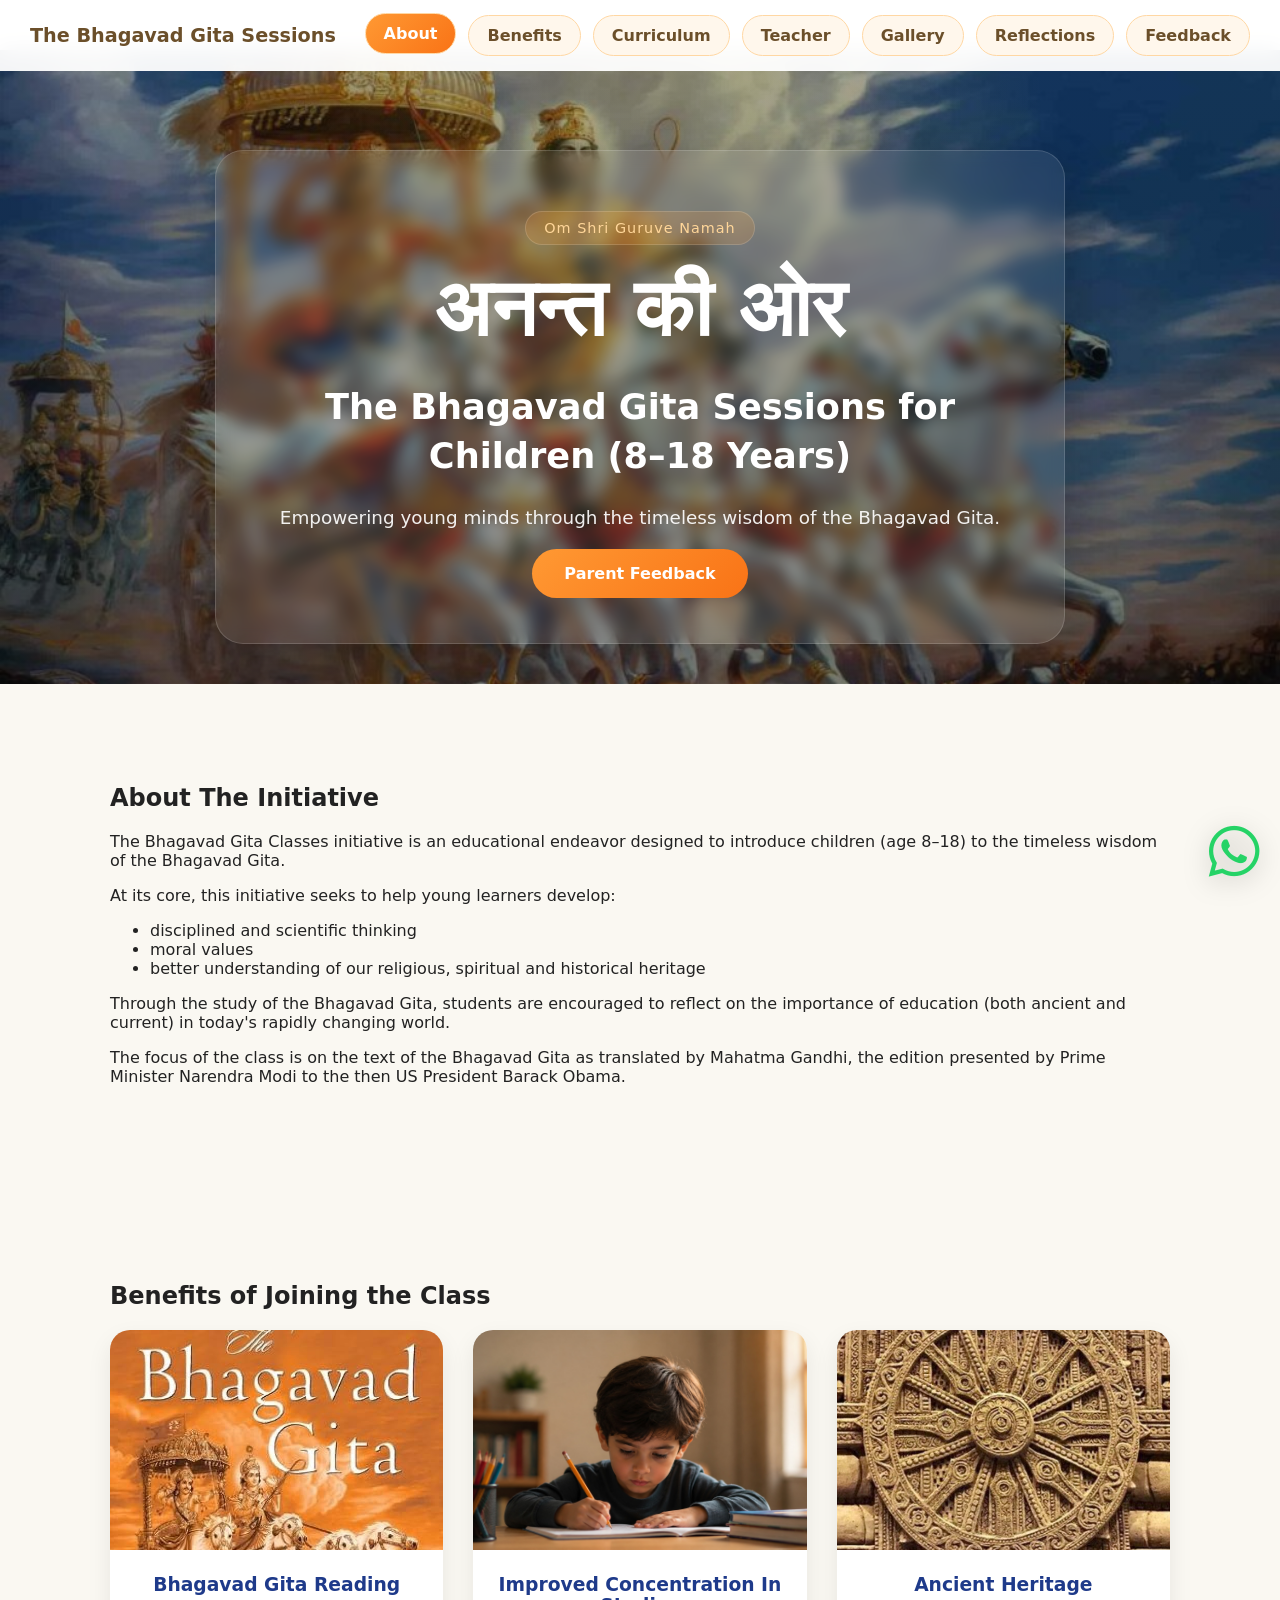
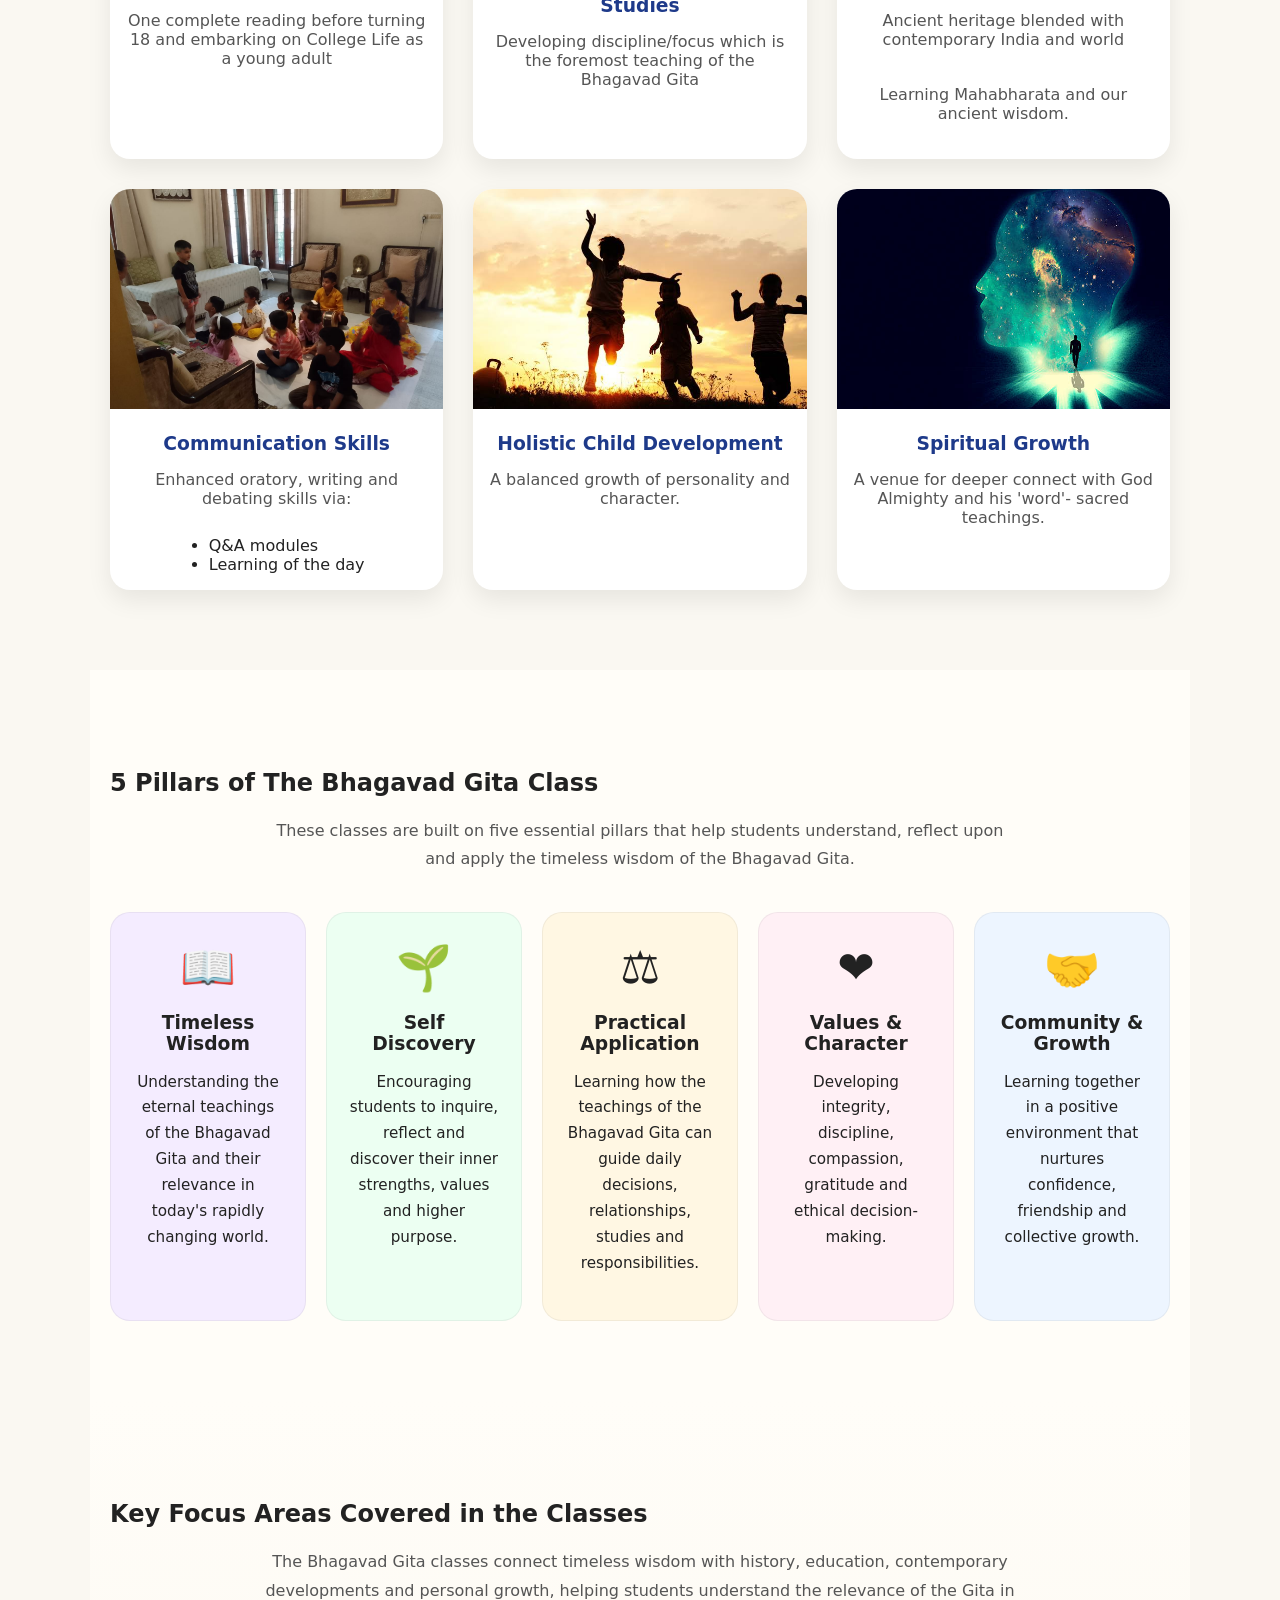
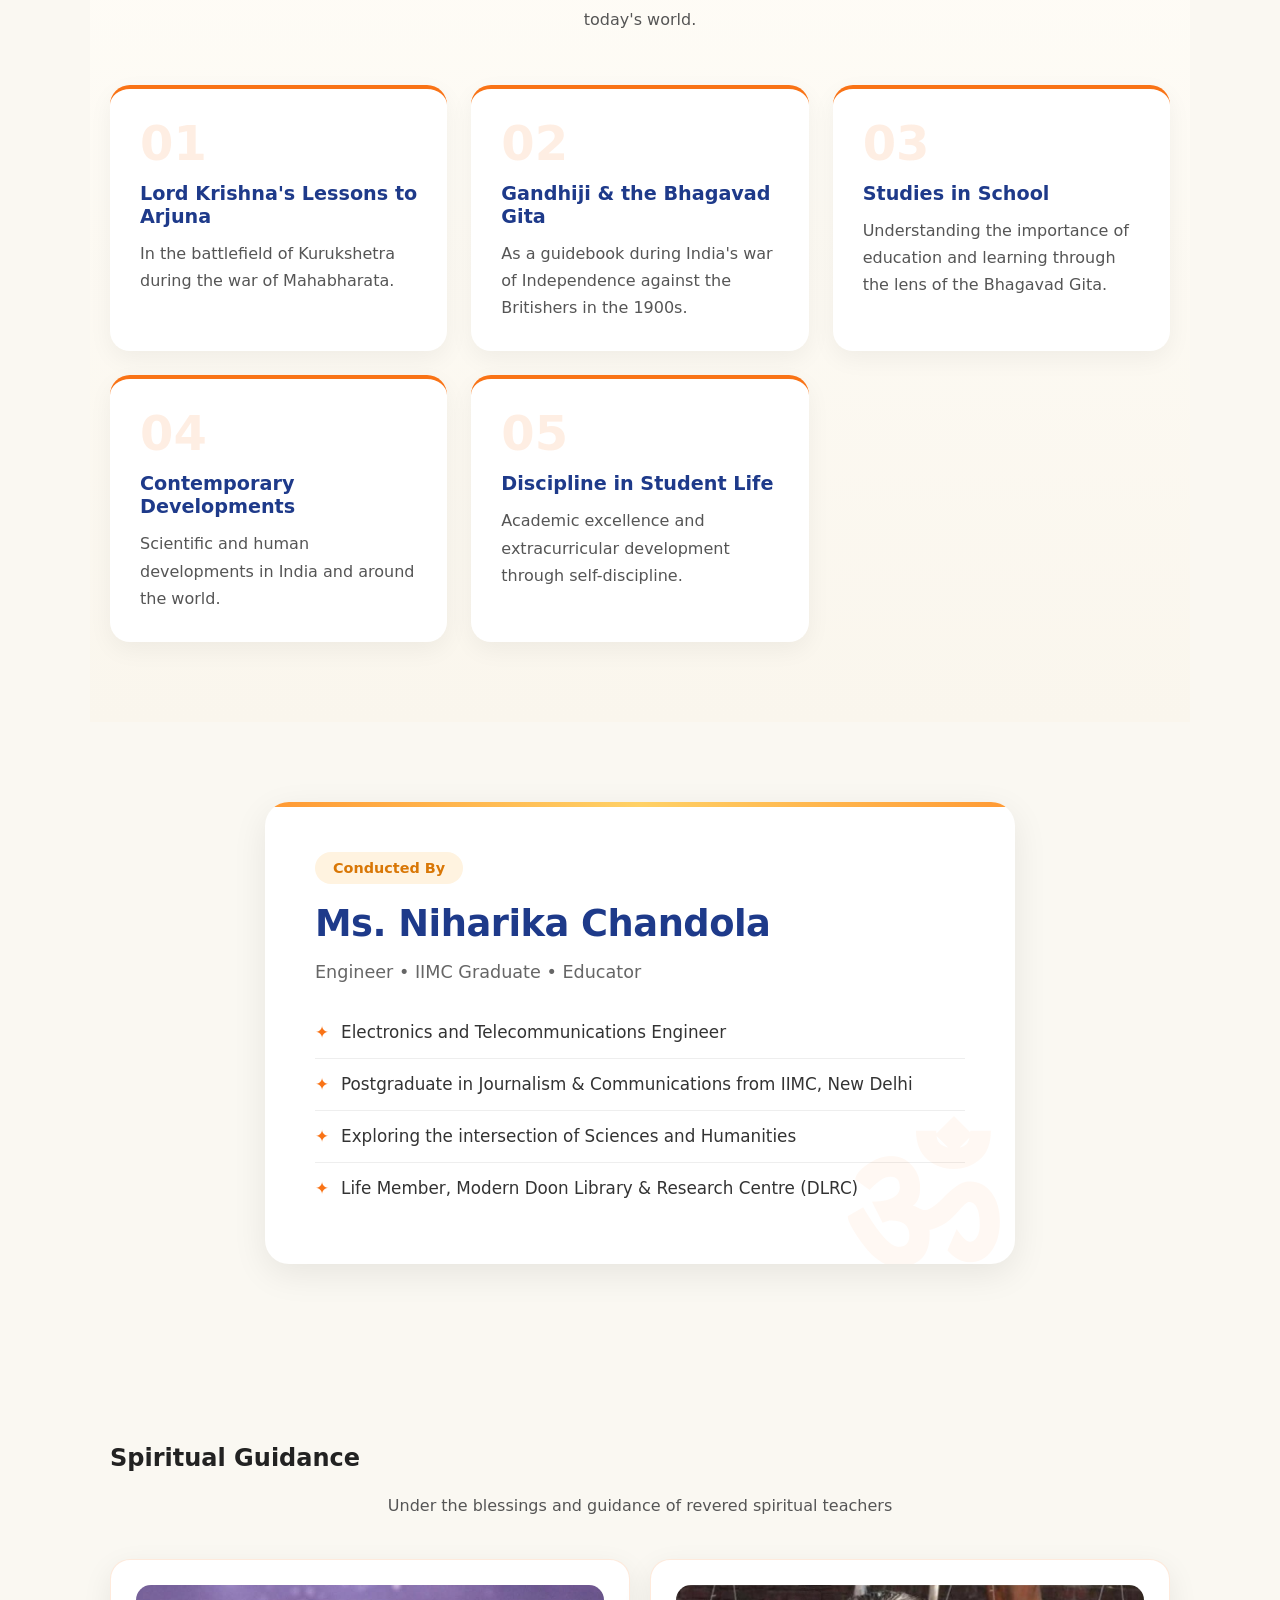
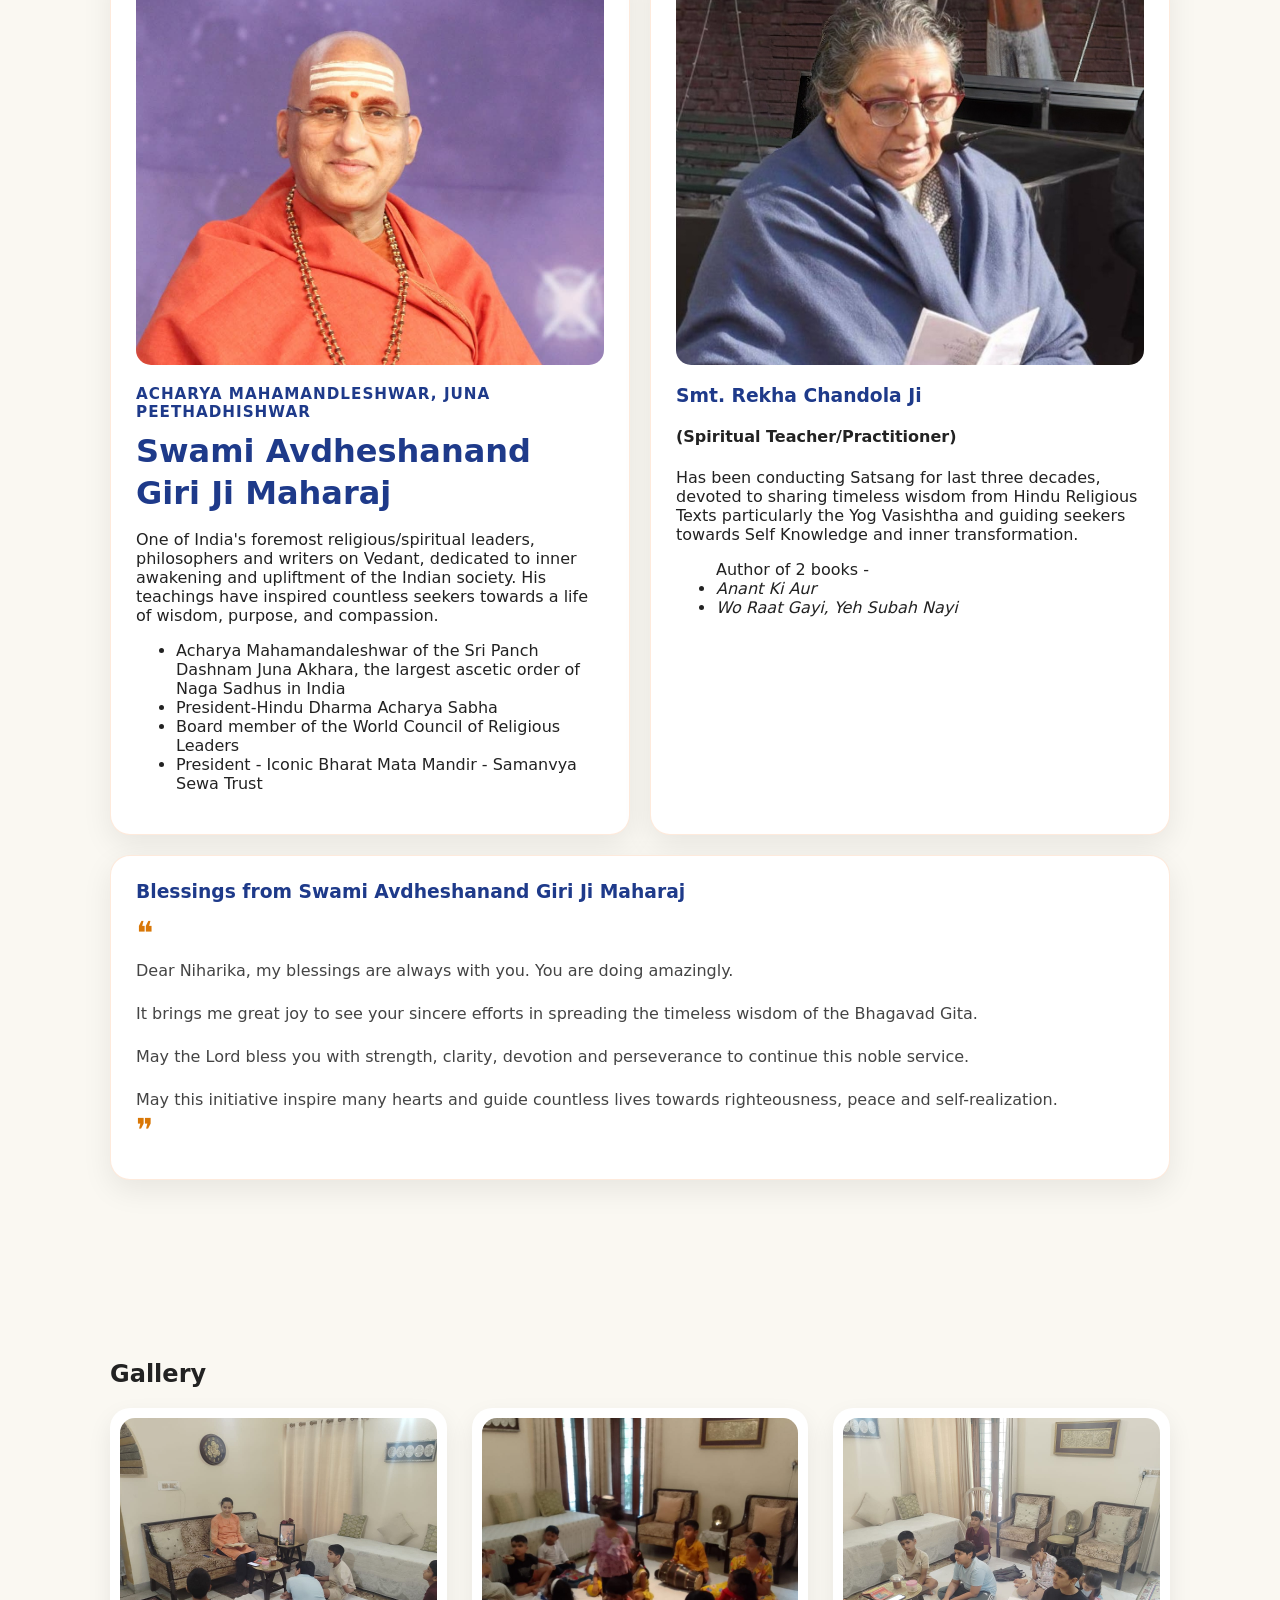
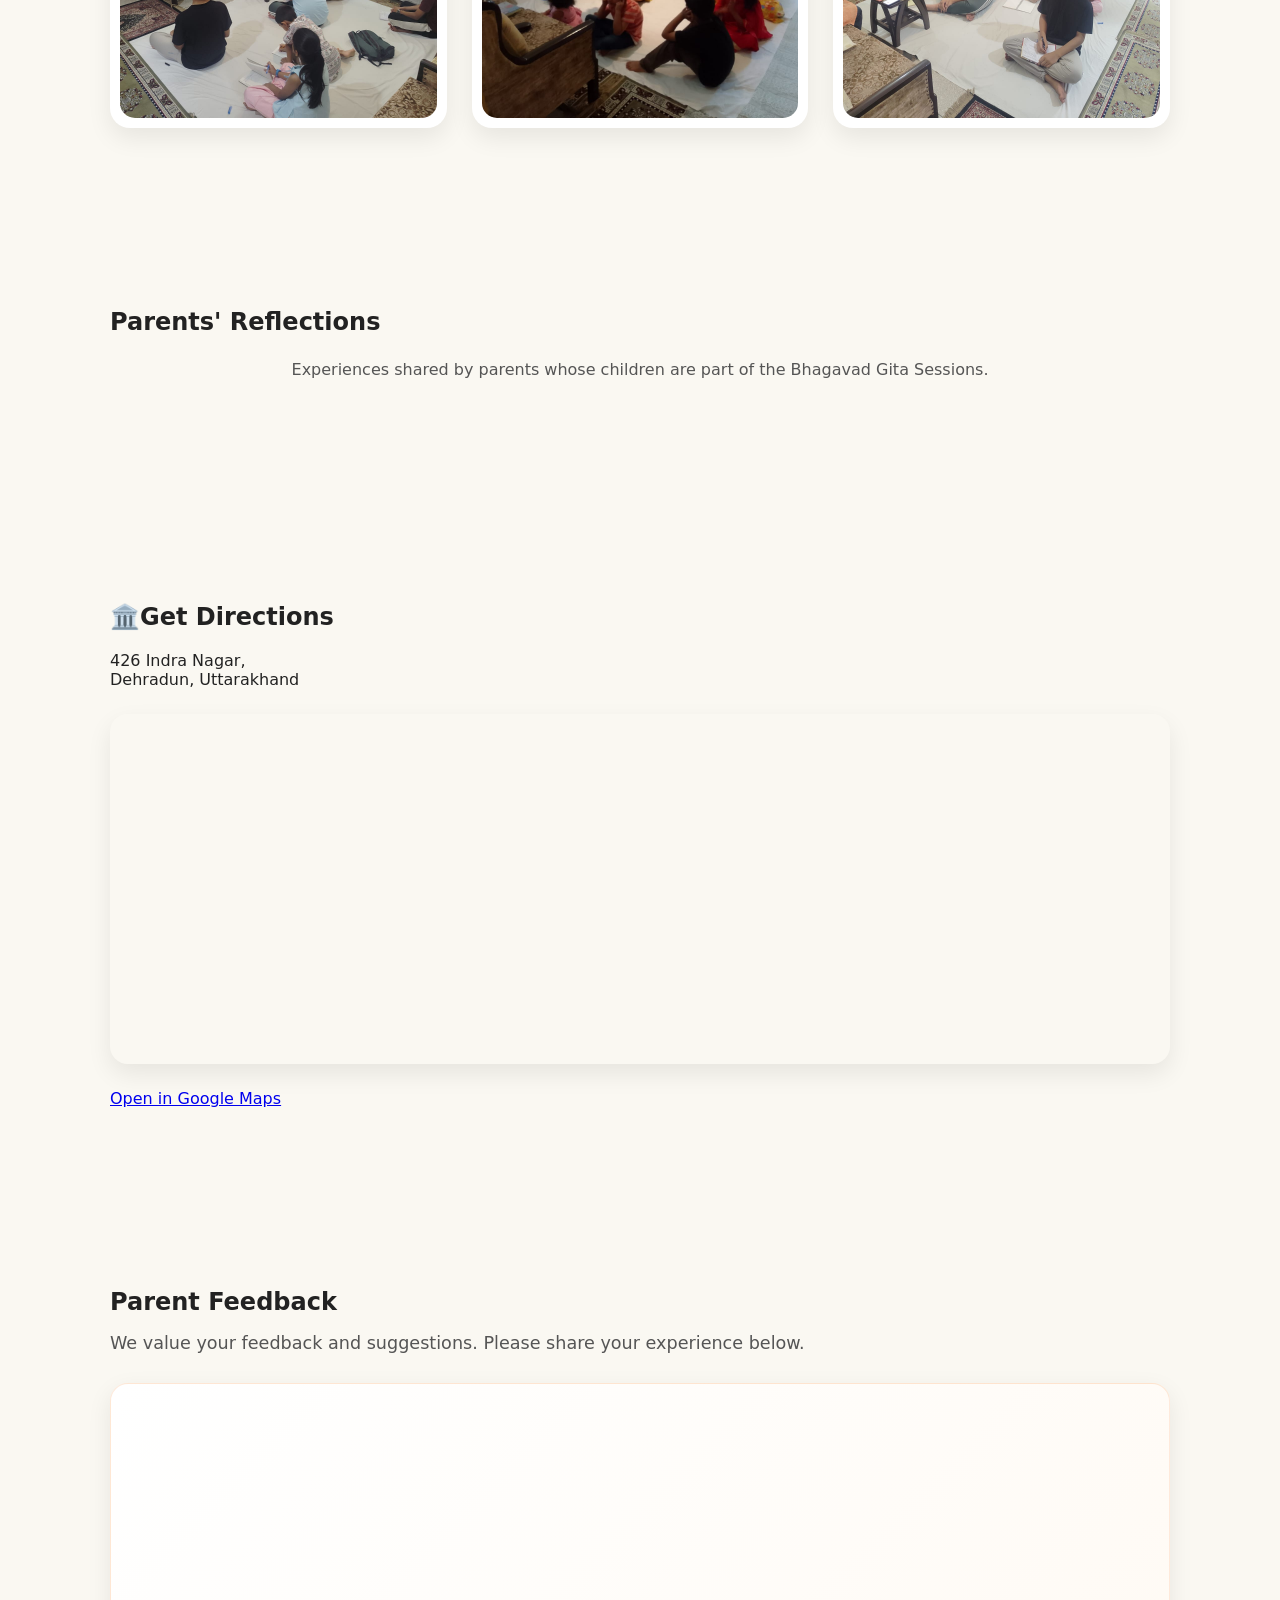
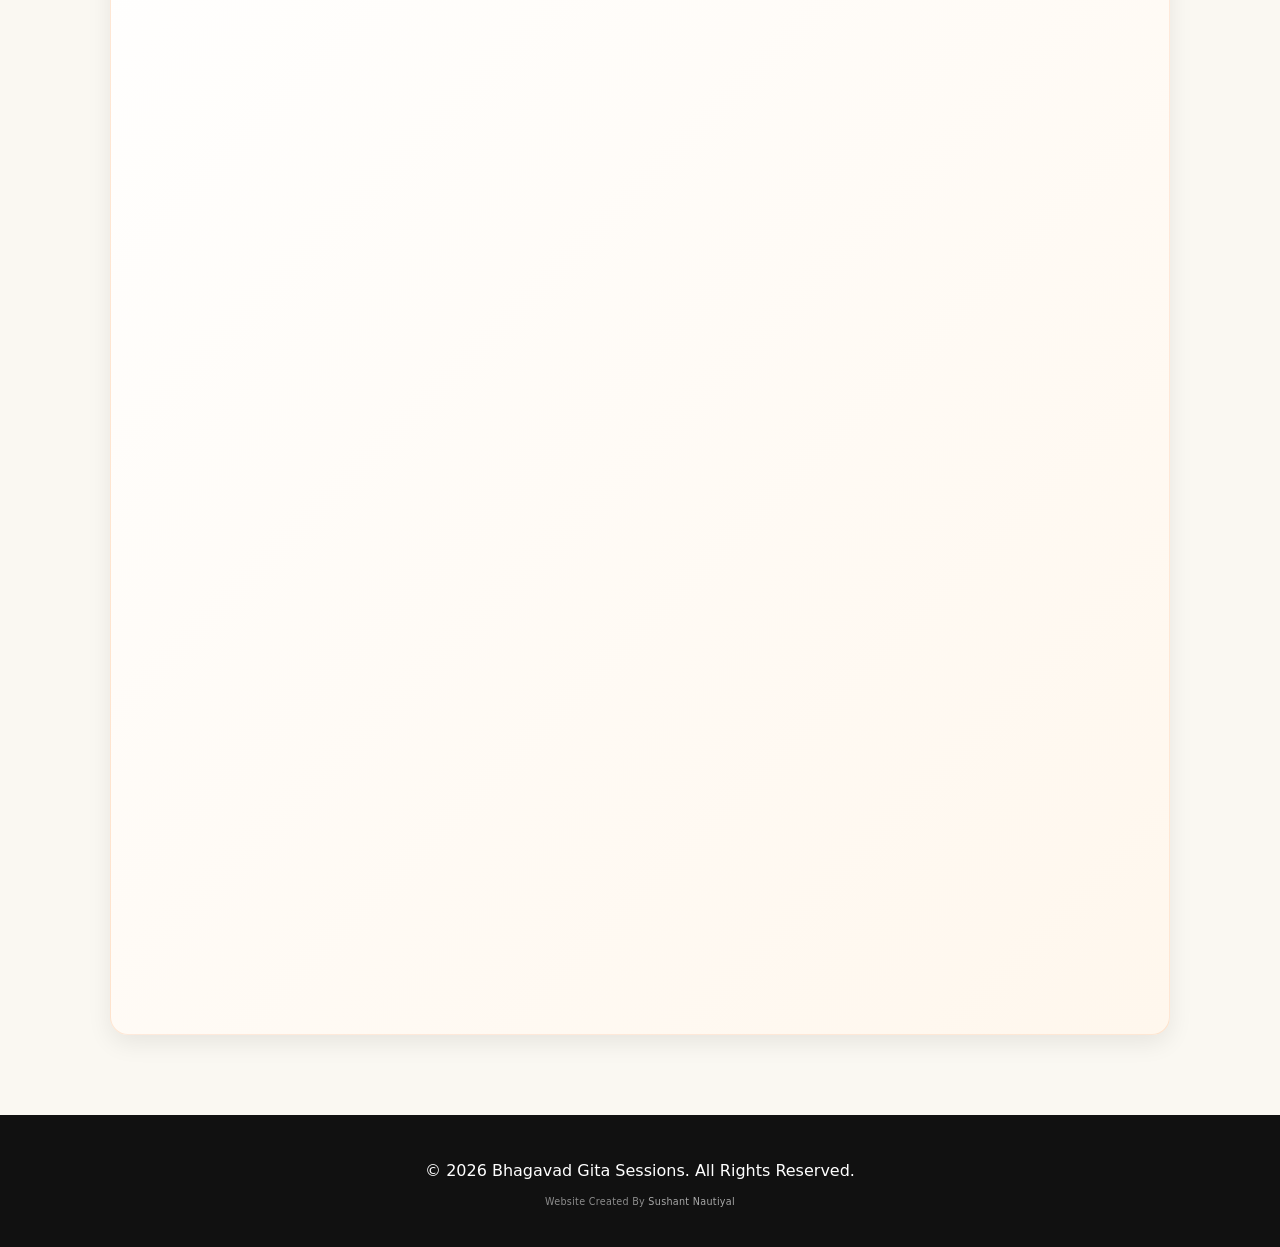
==== commit 7b328492: "Update index.html" ====
--- a/index.html
+++ b/index.html
@@ -286,6 +286,7 @@
                         May this initiative inspire many hearts and guide countless lives towards righteousness, peace and self-realization.
                     </p>
                 </blockquote>
+<div class="blessing-quote-mark">❞</div>
             </div>
         </div>
     </section>
--- a/assets/styles.css
+++ b/assets/styles.css
@@ -1,97 +1,97 @@
 html,
 body {
-	width: 100%;
-	overflow-x: hidden;
+    width: 100%;
+    overflow-x: hidden;
 }
 
 :root {
-	--saffron: #f97316;
-	--blue: #1e3a8a;
+    --saffron: #f97316;
+    --blue: #1e3a8a;
 }
 
 * {
-	box-sizing: border-box;
+    box-sizing: border-box;
 }
 
 html {
-	scroll-behavior: smooth;
+    scroll-behavior: smooth;
 }
 
 body {
-	margin: 0;
-	font-family: system-ui, sans-serif;
-	background: #faf8f2;
-	color: #222;
+    margin: 0;
+    font-family: system-ui, sans-serif;
+    background: #faf8f2;
+    color: #222;
 }
 
 .navbar {
-	position: fixed;
-	top: 0;
-	left: 0;
-	width: 100%;
-	z-index: 9999;
-	background: rgba(255, 255, 255, .95);
-	backdrop-filter: blur(10px);
-	padding: 15px 30px;
-	display: flex;
-	justify-content: space-between;
-	align-items: center;
+    position: fixed;
+    top: 0;
+    left: 0;
+    width: 100%;
+    z-index: 9999;
+    background: rgba(255, 255, 255, .95);
+    backdrop-filter: blur(10px);
+    padding: 15px 30px;
+    display: flex;
+    justify-content: space-between;
+    align-items: center;
 }
 
 .logo {
-	font-size: 1.2rem;
-	font-weight: 700;
-	color: #6b4f2a;
-	text-decoration: none;
-	cursor: pointer;
-}
-
-.logo:hover {
-	color: var(--saffron);
-}
+    font-size: 1.2rem;
+    font-weight: 700;
+    color: #6b4f2a;
+    text-decoration: none;
+    cursor: pointer;
+}
+
+    .logo:hover {
+        color: var(--saffron);
+    }
 
 .nav-links {
-	display: flex;
-	gap: 12px;
-	list-style: none;
-	margin: 0;
-	padding: 0;
-}
-
-.nav-links a {
-	display: block;
-	padding: 10px 18px;
-	border-radius: 999px;
-	background: #fff7ec;
-	border: 1px solid #ffd7a3;
-	color: #6b4f2a;
-	text-decoration: none;
-	font-weight: 600;
-	transition: .3s ease;
-}
-
-.nav-links a:hover,
-.nav-links a.active {
-	background: linear-gradient(135deg, #ff9933, #f97316);
-	color: white;
-	transform: translateY(-2px);
-}
+    display: flex;
+    gap: 12px;
+    list-style: none;
+    margin: 0;
+    padding: 0;
+}
+
+    .nav-links a {
+        display: block;
+        padding: 10px 18px;
+        border-radius: 999px;
+        background: #fff7ec;
+        border: 1px solid #ffd7a3;
+        color: #6b4f2a;
+        text-decoration: none;
+        font-weight: 600;
+        transition: .3s ease;
+    }
+
+        .nav-links a:hover,
+        .nav-links a.active {
+            background: linear-gradient(135deg, #ff9933, #f97316);
+            color: white;
+            transform: translateY(-2px);
+        }
 
 .hero {
-	padding-top: 100px;
-	padding-bottom: 40px;
-	background: linear-gradient(rgba(10, 10, 10, 0.40), rgba(10, 10, 10, 0.50)), url('../images/krishna-arjuna.jpg');
-	background-size: cover;
-	background-position: center center;
-	background-repeat: no-repeat;
-	display: flex;
-	align-items: flex-start;
-	margin-top: 50px;
-	justify-content: center;
-	text-align: center;
-	color: white;
-	position: relative;
-	overflow: hidden;
+    padding-top: 100px;
+    padding-bottom: 40px;
+    background: linear-gradient(rgba(10, 10, 10, 0.40), rgba(10, 10, 10, 0.50)), url('../images/krishna-arjuna.jpg');
+    background-size: cover;
+    background-position: center center;
+    background-repeat: no-repeat;
+    display: flex;
+    align-items: flex-start;
+    margin-top: 50px;
+    justify-content: center;
+    text-align: center;
+    color: white;
+    position: relative;
+    overflow: hidden;
 }
 
 #pillars,
@@ -100,187 +100,192 @@
 #benefits,
 #gallery,
 #feedback {
-	scroll-margin-top: 100px;
+    scroll-margin-top: 100px;
 }
 
 .hero::before {
-	content: "";
-	position: absolute;
-	inset: 0;
-	background: radial-gradient(circle at top center, rgba(255, 193, 7, 0.18), transparent 45%);
-	pointer-events: none;
+    content: "";
+    position: absolute;
+    inset: 0;
+    background: radial-gradient(circle at top center, rgba(255, 193, 7, 0.18), transparent 45%);
+    pointer-events: none;
 }
 
 .hero-content {
-	position: relative;
-	z-index: 2;
-	background: rgba(255, 255, 255, 0.08);
-	backdrop-filter: blur(8px);
-	-webkit-backdrop-filter: blur(8px);
-	padding: 60px;
-	border-radius: 28px;
-	max-width: 850px;
-	width: 90%;
-	border: 1px solid rgba(255, 255, 255, 0.15);
-	box-shadow: 0 20px 50px rgba(0, 0, 0, 0.25);
+    position: relative;
+    z-index: 2;
+    background: rgba(255, 255, 255, 0.08);
+    backdrop-filter: blur(8px);
+    -webkit-backdrop-filter: blur(8px);
+    padding: 60px;
+    border-radius: 28px;
+    max-width: 850px;
+    width: 90%;
+    border: 1px solid rgba(255, 255, 255, 0.15);
+    box-shadow: 0 20px 50px rgba(0, 0, 0, 0.25);
 }
 
 .hero-badge {
-	display: inline-block;
-	background: rgba(255, 153, 51, 0.18);
-	color: #ffd699;
-	padding: 8px 18px;
-	border-radius: 40px;
-	font-size: .9rem;
-	letter-spacing: 1px;
-	margin-bottom: 20px;
-	border: 1px solid rgba(255, 255, 255, 0.15);
+    display: inline-block;
+    background: rgba(255, 153, 51, 0.18);
+    color: #ffd699;
+    padding: 8px 18px;
+    border-radius: 40px;
+    font-size: .9rem;
+    letter-spacing: 1px;
+    margin-bottom: 20px;
+    border: 1px solid rgba(255, 255, 255, 0.15);
 }
 
 .hero h1 {
-	font-size: 5rem;
-	line-height: 1.1;
-	margin: 0 0 20px;
-	color: white;
+    font-size: 5rem;
+    line-height: 1.1;
+    margin: 0 0 20px;
+    color: white;
 }
 
 .hero h2 {
-	font-size: 2.2rem;
-	line-height: 1.4;
-	margin-bottom: 20px;
-	color: #fff;
+    font-size: 2.2rem;
+    line-height: 1.4;
+    margin-bottom: 20px;
+    color: #fff;
 }
 
 .hero p {
-	font-size: 1.15rem;
-	line-height: 1.8;
-	color: rgba(255, 255, 255, 0.92);
-	margin-bottom: 30px;
+    font-size: 1.15rem;
+    line-height: 1.8;
+    color: rgba(255, 255, 255, 0.92);
+    margin-bottom: 30px;
 }
 
 .btn {
-	background: var(--saffron);
-	padding: 14px 22px;
-	color: white;
-	text-decoration: none;
-	border-radius: 10px;
+    background: var(--saffron);
+    padding: 14px 22px;
+    color: white;
+    text-decoration: none;
+    border-radius: 10px;
 }
 
 .hero .btn {
-	background: linear-gradient(135deg, #ff9933, #f97316);
-	padding: 15px 32px;
-	border-radius: 50px;
-	font-weight: 600;
-	font-size: 1rem;
-	transition: .3s;
-}
-
-.hero .btn:hover {
-	transform: translateY(-3px);
-	box-shadow: 0 12px 25px rgba(249, 115, 22, .35);
-}
+    background: linear-gradient(135deg, #ff9933, #f97316);
+    padding: 15px 32px;
+    border-radius: 50px;
+    font-weight: 600;
+    font-size: 1rem;
+    transition: .3s;
+}
+
+    .hero .btn:hover {
+        transform: translateY(-3px);
+        box-shadow: 0 12px 25px rgba(249, 115, 22, .35);
+    }
 
 /* =========================
    Teacher Section
 ========================= */
 
 .teacher-card {
-	max-width: 750px;
-	margin: 0 auto;
-	background: #fff;
-	padding: 50px;
-	border-radius: 24px;
-	position: relative;
-	overflow: hidden;
-	box-shadow: 0 10px 35px rgba(0, 0, 0, 0.08);
-	transition: transform .35s ease, box-shadow .35s ease;
-}
-
-.teacher-card::before {
-	content: "";
-	position: absolute;
-	top: 0;
-	left: 0;
-	width: 100%;
-	height: 5px;
-	background: linear-gradient(90deg, #ff9933, #ffd166, #ff9933);
-}
-
-.teacher-card::after {
-	content: "ॐ";
-	position: absolute;
-	right: 20px;
-	bottom: -30px;
-	font-size: 180px;
-	font-weight: 700;
-	line-height: 1;
-	color: rgba(249, 115, 22, 0.05);
-	pointer-events: none;
-	user-select: none;
-}
-
-.teacher-card:hover {
-	transform: translateY(-6px);
-	box-shadow: 0 18px 45px rgba(0, 0, 0, 0.12);
-}
+    max-width: 750px;
+    margin: 0 auto;
+    background: #fff;
+    padding: 50px;
+    border-radius: 24px;
+    position: relative;
+    overflow: hidden;
+    box-shadow: 0 10px 35px rgba(0, 0, 0, 0.08);
+    transition: transform .35s ease, box-shadow .35s ease;
+}
+
+    .teacher-card::before {
+        content: "";
+        position: absolute;
+        top: 0;
+        left: 0;
+        width: 100%;
+        height: 5px;
+        background: linear-gradient(90deg, #ff9933, #ffd166, #ff9933);
+    }
+
+    .teacher-card::after {
+        content: "ॐ";
+        position: absolute;
+        right: 20px;
+        bottom: -30px;
+        font-size: 180px;
+        font-weight: 700;
+        line-height: 1;
+        color: rgba(249, 115, 22, 0.05);
+        pointer-events: none;
+        user-select: none;
+    }
+
+    .teacher-card:hover {
+        transform: translateY(-6px);
+        box-shadow: 0 18px 45px rgba(0, 0, 0, 0.12);
+    }
 
 .teacher-badge {
-	display: inline-block;
-	padding: 8px 18px;
-	background: #fff3e0;
-	color: #d97706;
-	border-radius: 30px;
-	font-size: .9rem;
-	font-weight: 600;
-	margin-bottom: 18px;
+    display: inline-block;
+    padding: 8px 18px;
+    background: #fff3e0;
+    color: #d97706;
+    border-radius: 30px;
+    font-size: .9rem;
+    font-weight: 600;
+    margin-bottom: 18px;
 }
 
 .teacher-card h2 {
-	margin: 0 0 10px;
-	color: var(--blue);
-	font-size: 2.3rem;
-	font-weight: 700;
-	letter-spacing: -0.5px;
+    margin: 0 0 10px;
+    color: var(--blue);
+    font-size: 2.3rem;
+    font-weight: 700;
+    letter-spacing: -0.5px;
 }
 
 .teacher-tagline {
-	color: #666;
-	font-size: 1.1rem;
-	margin-bottom: 25px;
+    color: #666;
+    font-size: 1.1rem;
+    margin-bottom: 25px;
 }
 
 .teacher-divider {
-	width: 400px;
-	height: 4px;
-	background: var(--saffron);
-	border-radius: 50px;
-	margin-top: 15px;
-	margin-bottom: 30px;
+    width: 400px;
+    height: 4px;
+    background: var(--saffron);
+    border-radius: 50px;
+    margin-top: 15px;
+    margin-bottom: 30px;
 }
 
 .profile-points {
-	list-style: none;
-	padding: 0;
-	margin: 0;
-}
-
-.profile-points li {
-	padding: 12px 0;
-	font-size: 1.05rem;
-	border-bottom: 1px solid #eee;
-	color: #333;
-	line-height: 1.6;
-}
-
-.profile-points li:last-child {
-	border-bottom: none;
-}
-
-.profile-points li::before {
-	content: "✦";
-	color: #f97316;
-	font-weight: bold;
-	margin-right: 12px;
+    list-style: none;
+    padding: 0;
+    margin: 0;
+}
+
+    .profile-points li {
+        padding: 12px 0;
+        font-size: 1.05rem;
+        border-bottom: 1px solid #eee;
+        color: #333;
+        line-height: 1.6;
+    }
+
+        .profile-points li:last-child {
+            border-bottom: none;
+        }
+
+        .profile-points li::before {
+            content: "✦";
+            color: #f97316;
+            font-weight: bold;
+            margin-right: 12px;
+        }
+
+/* Hidden by default (desktop) */
+.swipe-hint {
+    display: none;
 }
 
 /* ===========================
@@ -288,375 +293,376 @@
 =========================== */
 
 .testimonial-wrapper {
-	overflow: hidden;
-	position: relative;
-	margin-top: 2rem;
-	width: 100%;
+    overflow: hidden;
+    position: relative;
+    margin-top: 2rem;
+    width: 100%;
 }
 
 .testimonial-track {
-	display: flex;
-	gap: 1.5rem;
-	width: max-content;
-	animation: testimonial-scroll 50s linear infinite;
-}
-
-.testimonial-track:hover {
-	animation-play-state: paused;
-}
+    display: flex;
+    gap: 1.5rem;
+    width: max-content;
+    animation: testimonial-scroll 15s linear infinite;
+}
+
+    .testimonial-track:hover {
+        animation-play-state: paused;
+    }
 
 .testimonial-card {
-	width: min(420px, 85vw);
-	min-width: min(420px, 85vw);
-	background: #fff;
-	border-radius: 20px;
-	padding: 1.5rem;
-	border-top: 4px solid #d4a017;
-	box-shadow: 0 10px 25px rgba(0, 0, 0, 0.08);
-	display: flex;
-	flex-direction: column;
+    width: min(420px, 85vw);
+    min-width: min(420px, 85vw);
+    background: #fff;
+    border-radius: 20px;
+    padding: 1.5rem;
+    border-top: 4px solid #d4a017;
+    box-shadow: 0 10px 25px rgba(0, 0, 0, 0.08);
+    display: flex;
+    flex-direction: column;
 }
 
 .testimonial-quote {
-	font-size: 3rem;
-	line-height: 1;
-	color: #d4a017;
-	margin-bottom: 0.5rem;
+    font-size: 3rem;
+    line-height: 1;
+    color: #d4a017;
+    margin-bottom: 0.5rem;
 }
 
 .testimonial-text {
-	line-height: 1.8;
-	color: #444;
-	font-size: 1rem;
-	margin-bottom: 1rem;
+    line-height: 1.8;
+    color: #444;
+    font-size: 1rem;
+    margin-bottom: 1rem;
 }
 
 .testimonial-author {
-	color: #7a5710;
-	font-weight: 600;
-	margin-top: auto;
-}
-
-.testimonial-author small {
-	display: block;
-	margin-top: 0.3rem;
-	color: #777;
-	font-weight: 400;
-}
+    color: #7a5710;
+    font-weight: 600;
+    margin-top: auto;
+}
+
+    .testimonial-author small {
+        display: block;
+        margin-top: 0.3rem;
+        color: #777;
+        font-weight: 400;
+    }
 
 @keyframes testimonial-scroll {
-	from {
-		transform: translateX(0);
-	}
-
-	to {
-		transform: translateX(-50%);
-	}
+    from {
+        transform: translateX(0);
+    }
+
+    to {
+        transform: translateX(-50%);
+    }
 }
 
 .section {
-	max-width: 1100px;
-	margin: auto;
-	padding: 80px 20px;
+    max-width: 1100px;
+    margin: auto;
+    padding: 80px 20px;
+    scroll-margin-top: 100px;
 }
 
 .grid {
-	display: grid;
-	grid-template-columns: repeat(auto-fit, minmax(250px, 1fr));
-	gap: 20px;
+    display: grid;
+    grid-template-columns: repeat(auto-fit, minmax(250px, 1fr));
+    gap: 20px;
 }
 
 .card {
-	background: linear-gradient(135deg, #ffffff, #fff7ed);
-	padding: 25px;
-	border-radius: 18px;
-	box-shadow: 0 8px 25px rgba(0, 0, 0, .08);
-	transition: transform .3s ease, box-shadow .3s ease, background .3s ease;
-	border: 1px solid rgba(249, 115, 22, .15);
-}
-
-.card:hover {
-	transform: translateY(-8px) scale(1.03);
-	box-shadow: 0 15px 35px rgba(249, 115, 22, .25);
-	background: linear-gradient(135deg, #fff7ed, #ffedd5);
-}
+    background: linear-gradient(135deg, #ffffff, #fff7ed);
+    padding: 25px;
+    border-radius: 18px;
+    box-shadow: 0 8px 25px rgba(0, 0, 0, .08);
+    transition: transform .3s ease, box-shadow .3s ease, background .3s ease;
+    border: 1px solid rgba(249, 115, 22, .15);
+}
+
+    .card:hover {
+        transform: translateY(-8px) scale(1.03);
+        box-shadow: 0 15px 35px rgba(249, 115, 22, .25);
+        background: linear-gradient(135deg, #fff7ed, #ffedd5);
+    }
 
 .benefits-grid {
-	display: grid;
-	grid-template-columns: repeat(3, 1fr);
-	gap: 30px;
+    display: grid;
+    grid-template-columns: repeat(3, 1fr);
+    gap: 30px;
 }
 
 .gallery-grid {
-	display: grid;
-	grid-template-columns: repeat(auto-fit, minmax(300px, 1fr));
-	gap: 25px;
+    display: grid;
+    grid-template-columns: repeat(auto-fit, minmax(300px, 1fr));
+    gap: 25px;
 }
 
 .gallery-item {
-	background: white;
-	padding: 10px;
-	border-radius: 20px;
-	overflow: hidden;
-	box-shadow: 0 10px 25px rgba(0, 0, 0, .08);
-	transition: .35s;
-}
-
-.gallery-item:hover {
-	transform: translateY(-8px);
-	box-shadow: 0 18px 35px rgba(0, 0, 0, .15);
-}
-
-.gallery-item img {
-	width: 100%;
-	height: 300px;
-	object-fit: cover;
-	border-radius: 15px;
-	display: block;
-}
+    background: white;
+    padding: 10px;
+    border-radius: 20px;
+    overflow: hidden;
+    box-shadow: 0 10px 25px rgba(0, 0, 0, .08);
+    transition: .35s;
+}
+
+    .gallery-item:hover {
+        transform: translateY(-8px);
+        box-shadow: 0 18px 35px rgba(0, 0, 0, .15);
+    }
+
+    .gallery-item img {
+        width: 100%;
+        height: 300px;
+        object-fit: cover;
+        border-radius: 15px;
+        display: block;
+    }
 
 .benefit-card {
-	background: white;
-	border-radius: 20px;
-	overflow: hidden;
-	text-align: center;
-	box-shadow: 0 10px 25px rgba(0, 0, 0, .08);
-	transition: .35s;
-}
-
-.benefit-card:hover {
-	transform: translateY(-10px);
-	box-shadow: 0 20px 40px rgba(0, 0, 0, .15);
-}
-
-.benefit-card img {
-	width: 100%;
-	height: 220px;
-	object-fit: cover;
-	transition: transform .5s ease;
-}
-
-.benefit-card:hover img {
-	transform: scale(1.08);
-}
-
-.benefit-card h3 {
-	color: var(--blue);
-	margin: 20px 15px 10px;
-}
-
-.benefit-card p {
-	padding: 0 15px 20px;
-	color: #555;
-}
+    background: white;
+    border-radius: 20px;
+    overflow: hidden;
+    text-align: center;
+    box-shadow: 0 10px 25px rgba(0, 0, 0, .08);
+    transition: .35s;
+}
+
+    .benefit-card:hover {
+        transform: translateY(-10px);
+        box-shadow: 0 20px 40px rgba(0, 0, 0, .15);
+    }
+
+    .benefit-card img {
+        width: 100%;
+        height: 220px;
+        object-fit: cover;
+        transition: transform .5s ease;
+    }
+
+    .benefit-card:hover img {
+        transform: scale(1.08);
+    }
+
+    .benefit-card h3 {
+        color: var(--blue);
+        margin: 20px 15px 10px;
+    }
+
+    .benefit-card p {
+        padding: 0 15px 20px;
+        color: #555;
+    }
 
 .reveal {
-	opacity: 0;
-	transform: translateY(30px);
-	transition: .8s;
-}
-
-.reveal.active {
-	opacity: 1;
-	transform: none;
-}
+    opacity: 0;
+    transform: translateY(30px);
+    transition: .8s;
+}
+
+    .reveal.active {
+        opacity: 1;
+        transform: none;
+    }
 
 footer {
-	background: #111;
-	color: white;
-	text-align: center;
-	padding: 30px;
+    background: #111;
+    color: white;
+    text-align: center;
+    padding: 30px;
 }
 
 .guide-photo {
-	width: 100%;
-	height: 380px;
-	background-size: cover;
-	background-position: top center;
-	background-repeat: no-repeat;
-	border-radius: 15px;
-	margin-bottom: 20px;
+    width: 100%;
+    height: 380px;
+    background-size: cover;
+    background-position: top center;
+    background-repeat: no-repeat;
+    border-radius: 15px;
+    margin-bottom: 20px;
 }
 
 .swamiji-photo {
-	background-image: url('../images/guidance/swamiji.jpeg');
+    background-image: url('../images/guidance/swamiji.jpeg');
 }
 
 .gurudev-photo {
-	background-image: url('../images/guidance/sadgurudev.jpeg');
+    background-image: url('../images/guidance/sadgurudev.jpeg');
 }
 
 #guidance .card {
-	background: white;
-	border-radius: 20px;
-	overflow: hidden;
-	box-shadow: 0 10px 30px rgba(0, 0, 0, .08);
-	transition: transform .3s ease, box-shadow .3s ease;
-}
-
-#guidance .card:hover {
-	transform: translateY(-8px);
-	box-shadow: 0 20px 40px rgba(249, 115, 22, .20);
-}
+    background: white;
+    border-radius: 20px;
+    overflow: hidden;
+    box-shadow: 0 10px 30px rgba(0, 0, 0, .08);
+    transition: transform .3s ease, box-shadow .3s ease;
+}
+
+    #guidance .card:hover {
+        transform: translateY(-8px);
+        box-shadow: 0 20px 40px rgba(249, 115, 22, .20);
+    }
 
 #guidance h3 {
-	color: var(--blue);
-	margin-bottom: 15px;
+    color: var(--blue);
+    margin-bottom: 15px;
 }
 
 .section-subtitle {
-	text-align: center;
-	max-width: 750px;
-	margin: 0 auto 40px;
-	color: #555;
-	line-height: 1.7;
+    text-align: center;
+    max-width: 750px;
+    margin: 0 auto 40px;
+    color: #555;
+    line-height: 1.7;
 }
 
 #feedback h2 {
-	margin-bottom: 15px;
+    margin-bottom: 15px;
 }
 
 #feedback p {
-	margin-bottom: 30px;
-	font-size: 1.1rem;
-	color: #555;
+    margin-bottom: 30px;
+    font-size: 1.1rem;
+    color: #555;
 }
 
 #feedback .card {
-	margin-top: 20px;
+    margin-top: 20px;
 }
 
 #feedback iframe {
-	display: block;
-	width: 100%;
-	border: none;
-	border-radius: 12px;
+    display: block;
+    width: 100%;
+    border: none;
+    border-radius: 12px;
 }
 
 .feedback-form {
-	max-width: 900px;
-	margin: 0 auto;
-	overflow: hidden;
-	border-radius: 20px;
-	box-shadow: 0 10px 30px rgba(0, 0, 0, .08);
-}
-
-.feedback-form iframe {
-	display: block;
-	width: 100%;
-	border: none;
-}
+    max-width: 900px;
+    margin: 0 auto;
+    overflow: hidden;
+    border-radius: 20px;
+    box-shadow: 0 10px 30px rgba(0, 0, 0, .08);
+}
+
+    .feedback-form iframe {
+        display: block;
+        width: 100%;
+        border: none;
+    }
 
 .whatsapp {
-	position: fixed;
-	right: 20px;
-	bottom: 20px;
-	z-index: 999;
-	text-decoration: none;
-	transition: transform .3s ease;
-}
-
-.whatsapp:hover {
-	transform: scale(1.15);
-}
-
-.whatsapp i {
-	font-size: 58px;
-	color: #25D366;
-	filter: drop-shadow(0 5px 12px rgba(0, 0, 0, .25));
-}
+    position: fixed;
+    right: 20px;
+    bottom: 20px;
+    z-index: 999;
+    text-decoration: none;
+    transition: transform .3s ease;
+}
+
+    .whatsapp:hover {
+        transform: scale(1.15);
+    }
+
+    .whatsapp i {
+        font-size: 58px;
+        color: #25D366;
+        filter: drop-shadow(0 5px 12px rgba(0, 0, 0, .25));
+    }
 
 .guru-title {
-	color: #1e3a8a;
-	font-size: 0.95rem;
-	font-weight: 600;
-	letter-spacing: 1px;
-	text-transform: uppercase;
-	margin-bottom: 10px;
+    color: #1e3a8a;
+    font-size: 0.95rem;
+    font-weight: 600;
+    letter-spacing: 1px;
+    text-transform: uppercase;
+    margin-bottom: 10px;
 }
 
 .guru-name {
-	color: #1e3a8a;
-	font-size: 2rem;
-	margin: 0;
-	line-height: 1.3;
+    color: #1e3a8a;
+    font-size: 2rem;
+    margin: 0;
+    line-height: 1.3;
 }
 
 .map-container {
-	margin: 25px 0;
-	border-radius: 18px;
-	overflow: hidden;
-	box-shadow: 0 10px 25px rgba(0, 0, 0, .08);
-}
-
-.map-container iframe {
-	width: 100%;
-	height: 350px;
-	border: none;
-	display: block;
-}
+    margin: 25px 0;
+    border-radius: 18px;
+    overflow: hidden;
+    box-shadow: 0 10px 25px rgba(0, 0, 0, .08);
+}
+
+    .map-container iframe {
+        width: 100%;
+        height: 350px;
+        border: none;
+        display: block;
+    }
 
 /* ==========================
    5 PILLARS SECTION
 ========================== */
 
 #pillars {
-	background: #fffdf8;
+    background: #fffdf8;
 }
 
 .pillars-grid {
-	display: grid;
-	grid-template-columns: repeat(5, 1fr);
-	gap: 20px;
-	margin-top: 40px;
+    display: grid;
+    grid-template-columns: repeat(5, 1fr);
+    gap: 20px;
+    margin-top: 40px;
 }
 
 .pillar-card {
-	border-radius: 20px;
-	padding: 28px 22px;
-	text-align: center;
-	transition: all .3s ease;
-	border: 1px solid rgba(0, 0, 0, .05);
-}
-
-.pillar-card:hover {
-	transform: translateY(-8px);
-	box-shadow: 0 15px 35px rgba(0, 0, 0, .12);
-}
+    border-radius: 20px;
+    padding: 28px 22px;
+    text-align: center;
+    transition: all .3s ease;
+    border: 1px solid rgba(0, 0, 0, .05);
+}
+
+    .pillar-card:hover {
+        transform: translateY(-8px);
+        box-shadow: 0 15px 35px rgba(0, 0, 0, .12);
+    }
 
 .pillar-icon {
-	font-size: 2.8rem;
-	margin-bottom: 15px;
+    font-size: 2.8rem;
+    margin-bottom: 15px;
 }
 
 .pillar-card h3 {
-	margin-bottom: 15px;
-	color: #222;
+    margin-bottom: 15px;
+    color: #222;
 }
 
 .pillar-card p {
-	font-size: .95rem;
-	line-height: 1.7;
+    font-size: .95rem;
+    line-height: 1.7;
 }
 
 .pillar-purple {
-	background: #f4ecff;
+    background: #f4ecff;
 }
 
 .pillar-green {
-	background: #ecfff2;
+    background: #ecfff2;
 }
 
 .pillar-gold {
-	background: #fff7e3;
+    background: #fff7e3;
 }
 
 .pillar-pink {
-	background: #fff0f5;
+    background: #fff0f5;
 }
 
 .pillar-blue {
-	background: #edf5ff;
+    background: #edf5ff;
 }
 
 /* ==========================
@@ -664,361 +670,438 @@
 ========================== */
 
 #focus-areas {
-	background: linear-gradient(180deg, #fffdf8 0%, #faf6ed 100%);
+    background: linear-gradient(180deg, #fffdf8 0%, #faf6ed 100%);
 }
 
 .focus-intro {
-	max-width: 800px;
-	margin: 0 auto 50px;
-	text-align: center;
-	color: #555;
-	line-height: 1.8;
+    max-width: 800px;
+    margin: 0 auto 50px;
+    text-align: center;
+    color: #555;
+    line-height: 1.8;
 }
 
 .focus-grid {
-	display: grid;
-	grid-template-columns: repeat(auto-fit, minmax(260px, 1fr));
-	gap: 24px;
+    display: grid;
+    grid-template-columns: repeat(auto-fit, minmax(260px, 1fr));
+    gap: 24px;
 }
 
 .focus-card {
-	background: white;
-	padding: 30px;
-	border-radius: 20px;
-	position: relative;
-	overflow: hidden;
-	border-top: 4px solid var(--saffron);
-	box-shadow: 0 8px 24px rgba(0, 0, 0, .05);
-	transition: .35s ease;
-}
-
-.focus-card:hover {
-	transform: translateY(-8px);
-	box-shadow: 0 18px 40px rgba(0, 0, 0, .10);
-}
+    background: white;
+    padding: 30px;
+    border-radius: 20px;
+    position: relative;
+    overflow: hidden;
+    border-top: 4px solid var(--saffron);
+    box-shadow: 0 8px 24px rgba(0, 0, 0, .05);
+    transition: .35s ease;
+}
+
+    .focus-card:hover {
+        transform: translateY(-8px);
+        box-shadow: 0 18px 40px rgba(0, 0, 0, .10);
+    }
 
 .focus-number {
-	font-size: 3rem;
-	font-weight: 800;
-	color: rgba(249, 115, 22, .12);
-	display: block;
-	line-height: 1;
-	margin-bottom: 15px;
+    font-size: 3rem;
+    font-weight: 800;
+    color: rgba(249, 115, 22, .12);
+    display: block;
+    line-height: 1;
+    margin-bottom: 15px;
 }
 
 .focus-card h3 {
-	margin: 0 0 12px;
-	color: var(--blue);
-	font-size: 1.2rem;
+    margin: 0 0 12px;
+    color: var(--blue);
+    font-size: 1.2rem;
 }
 
 .focus-card p {
-	margin: 0;
-	line-height: 1.7;
-	color: #555;
+    margin: 0;
+    line-height: 1.7;
+    color: #555;
 }
 
 .benefit-text {
-	margin-bottom: 8px;
+    margin-bottom: 8px;
 }
 
 .points-wrapper {
-	text-align: center;
+    text-align: center;
 }
 
 .bullet-points {
-	display: inline-block;
-	text-align: left;
-	margin-top: 0;
-	margin-bottom: 1;
-	padding-left: 20px;
+    display: inline-block;
+    text-align: left;
+    margin-top: 0;
+    margin-bottom: 1;
+    padding-left: 20px;
 }
 
 .credit {
-	margin-top: 14px;
-	font-size: 0.60rem;
-	color: #8d8d8d;
-	letter-spacing: .3px;
-}
-
-.credit a {
-	color: #a8a8a8;
-	text-decoration: none;
-	transition: .25s;
-}
-
-.credit a:hover {
-	color: #ffffff;
-}
+    margin-top: 14px;
+    font-size: 0.60rem;
+    color: #8d8d8d;
+    letter-spacing: .3px;
+}
+
+    .credit a {
+        color: #a8a8a8;
+        text-decoration: none;
+        transition: .25s;
+    }
+
+        .credit a:hover {
+            color: #ffffff;
+        }
 
 /* Tablet */
 
 @media (max-width: 1000px) {
-	.pillars-grid {
-		grid-template-columns: repeat(2, 1fr);
-	}
+    .pillars-grid {
+        grid-template-columns: repeat(2, 1fr);
+    }
 }
 
 @media (max-width: 768px) {
-	.navbar {
-		flex-direction: column;
-		gap: 6px;
-		padding: 1px 1px;
-	}
-
-	.logo {
-		text-align: center;
-		width: 100%;
-		font-size: 1.3rem;
-		line-height: 1.3;
-		white-space: normal;
-		word-break: break-word;
-		margin-bottom: 5px;
-		display: block;
-	}
-
-	.nav-links {
-		display: flex;
-		justify-content: center;
-		flex-wrap: wrap;
-		overflow-x: auto;
-		gap: 10px;
-		padding-bottom: 5px;
-		width: 100%;
-		scrollbar-width: none;
-		-ms-overflow-style: none;
-	}
-
-	.nav-links::-webkit-scrollbar {
-		display: none;
-	}
-
-	.nav-links li {
-		flex-shrink: 0;
-	}
-
-	.nav-links a {
-		white-space: nowrap;
-		margin: 0;
-		padding: 6px 10px;
-	}
-
-	.hero {
-		padding: 150px 20px 60px;
-	}
-
-	.hero-content {
-		margin-top: 14px;
-		/* creates visible top rounded boundary */
-		padding: 36px 20px 30px;
-		/* keep explicit larger top padding */
-	}
-
-	.hero h1 {
-		font-size: 2.8rem;
-	}
-
-	.hero h2 {
-		font-size: 1.2rem;
-		line-height: 1.5;
-	}
-
-	.hero p {
-		font-size: 1rem;
-	}
-
-	.teacher-card {
-		padding: 30px 20px;
-	}
-
-	.teacher-card h2 {
-		font-size: 1.8rem;
-	}
-
-	.teacher-card::after {
-		font-size: 120px;
-		right: 10px;
-		bottom: -15px;
-	}
-
-	.testimonial-wrapper {
-		overflow-x: auto;
-		/* allow swipe */
-		-webkit-overflow-scrolling: touch;
-		scroll-snap-type: x mandatory;
-		padding-bottom: 10px;
-		scrollbar-width: none;
-	}
-
-	.testimonial-wrapper::-webkit-scrollbar {
-		display: none;
-	}
-
-	.testimonial-track {
-		animation: none;
-		/* pause marquee on mobile */
-		width: max-content;
-		display: flex;
-		gap: 1rem;
-	}
-
-	.testimonial-card {
-		flex: 0 0 88vw;
-		min-width: 88vw;
-		scroll-snap-align: center;
-	}
-
-	.section {
-		padding: 60px 20px;
-	}
-
-	.benefits-grid {
-		display: grid;
-		grid-template-columns: 1fr;
-		gap: 20px;
-	}
-
-	.benefit-card {
-		max-width: 100%;
-	}
-
-	.benefit-image {
-		height: 220px;
-	}
-
-	.benefit-card img {
-		height: 220px;
-	}
-
-	.gallery-grid {
-		grid-template-columns: 1fr;
-		gap: 20px;
-	}
-
-	.gallery-item {
-		padding: 12px;
-	}
-
-	.gallery-item img {
-		width: 100%;
-		height: 280px;
-		object-fit: cover;
-		border-radius: 12px;
-	}
-
-	.grid {
-		grid-template-columns: 1fr;
-	}
-
-	.guide-photo {
-		height: 280px;
-	}
-
-	.feedback-form iframe {
-		height: 1100px;
-	}
-
-	.whatsapp {
-		right: 15px;
-		bottom: 18px;
-	}
-
-	.whatsapp i {
-		font-size: 50px;
-	}
-
-	.whatsapp-float {
-		bottom: 20px;
-		right: 15px;
-	}
-
-	header {
-		padding: 15px 20px;
-	}
-
-	nav ul {
-		flex-wrap: wrap;
-		justify-content: center;
-		gap: 10px;
-	}
-
-	nav ul li a {
-		background: #fffaf3;
-		border: 1px solid #e8c27a;
-		color: #6b3f12;
-		box-shadow: 0 4px 12px rgba(0, 0, 0, .06);
-		border-radius: 30px;
-		padding: 10px 20px;
-	}
-
-	nav ul li a:hover,
-	nav ul li a.active {
-		background: linear-gradient(135deg, #c98c2d, #e8c27a);
-		color: white;
-	}
+    .navbar {
+        flex-direction: column;
+        gap: 6px;
+        padding: 1px 1px;
+    }
+
+    .logo {
+        text-align: center;
+        width: 100%;
+        font-size: 1.3rem;
+        line-height: 1.3;
+        white-space: normal;
+        word-break: break-word;
+        margin-bottom: 5px;
+        display: block;
+    }
+
+    .nav-links {
+        display: flex;
+        justify-content: center;
+        flex-wrap: wrap;
+        overflow-x: auto;
+        gap: 10px;
+        padding-bottom: 5px;
+        width: 100%;
+        scrollbar-width: none;
+        -ms-overflow-style: none;
+    }
+
+        .nav-links::-webkit-scrollbar {
+            display: none;
+        }
+
+        .nav-links li {
+            flex-shrink: 0;
+        }
+
+        .nav-links a {
+            white-space: nowrap;
+            margin: 0;
+            padding: 6px 10px;
+        }
+
+    .hero {
+        padding: 150px 20px 60px;
+    }
+
+    .hero-content {
+        margin-top: 14px;
+        /* creates visible top rounded boundary */
+        padding: 36px 20px 30px;
+        /* keep explicit larger top padding */
+    }
+
+    .hero h1 {
+        font-size: 2.8rem;
+    }
+
+    .hero h2 {
+        font-size: 1.2rem;
+        line-height: 1.5;
+    }
+
+    .hero p {
+        font-size: 1rem;
+    }
+
+    .teacher-card {
+        padding: 30px 20px;
+    }
+
+        .teacher-card h2 {
+            font-size: 1.8rem;
+        }
+
+        .teacher-card::after {
+            font-size: 120px;
+            right: 10px;
+            bottom: -15px;
+        }
+
+    .testimonial-wrapper {
+        overflow-x: auto;
+        /* allow swipe */
+        -webkit-overflow-scrolling: touch;
+        scroll-snap-type: x mandatory;
+        padding-bottom: 10px;
+        scrollbar-width: none;
+    }
+
+        .testimonial-wrapper::-webkit-scrollbar {
+            display: none;
+        }
+
+    .testimonial-track {
+        animation: none;
+        /* pause marquee on mobile */
+        width: max-content;
+        display: flex;
+        gap: 1rem;
+    }
+
+    .testimonial-card {
+        flex: 0 0 88vw;
+        min-width: 88vw;
+        scroll-snap-align: center;
+    }
+
+    .section {
+        padding: 60px 20px;
+    }
+
+    .benefits-grid {
+        display: grid;
+        grid-template-columns: 1fr;
+        gap: 20px;
+    }
+
+    .benefit-card {
+        max-width: 100%;
+    }
+
+    .benefit-image {
+        height: 220px;
+    }
+
+    .benefit-card img {
+        height: 220px;
+    }
+
+    .gallery-grid {
+        grid-template-columns: 1fr;
+        gap: 20px;
+    }
+
+    .gallery-item {
+        padding: 12px;
+    }
+
+        .gallery-item img {
+            width: 100%;
+            height: 280px;
+            object-fit: cover;
+            border-radius: 12px;
+        }
+
+    .grid {
+        grid-template-columns: 1fr;
+    }
+
+    .guide-photo {
+        height: 280px;
+    }
+
+    .feedback-form iframe {
+        height: 1100px;
+    }
+
+    .whatsapp {
+        right: 15px;
+        bottom: 18px;
+    }
+
+        .whatsapp i {
+            font-size: 50px;
+        }
+
+    .whatsapp-float {
+        bottom: 20px;
+        right: 15px;
+    }
+
+    header {
+        padding: 15px 20px;
+    }
+
+    nav ul {
+        flex-wrap: wrap;
+        justify-content: center;
+        gap: 10px;
+    }
+
+        nav ul li a {
+            background: #fffaf3;
+            border: 1px solid #e8c27a;
+            color: #6b3f12;
+            box-shadow: 0 4px 12px rgba(0, 0, 0, .06);
+            border-radius: 30px;
+            padding: 10px 20px;
+        }
+
+            nav ul li a:hover,
+            nav ul li a.active {
+                background: linear-gradient(135deg, #c98c2d, #e8c27a);
+                color: white;
+            }
 }
 
 /* Mobile */
 
 @media (max-width: 640px) {
-	.pillars-grid {
-		grid-template-columns: 1fr;
-	}
-
-	.pillar-card {
-		text-align: left;
-	}
-
-	.pillar-icon {
-		font-size: 2.2rem;
-	}
-
-	.focus-card {
-		padding: 24px;
-	}
-
-	.focus-number {
-		font-size: 2.5rem;
-	}
+    .pillars-grid {
+        grid-template-columns: 1fr;
+    }
+
+    .pillar-card {
+        text-align: left;
+    }
+
+    .pillar-icon {
+        font-size: 2.2rem;
+    }
+
+    .focus-card {
+        padding: 24px;
+    }
+
+    .focus-number {
+        font-size: 2.5rem;
+    }
 }
 
 @media (max-width: 480px) {
-	.testimonial-wrapper {
-		overflow-x: auto;
-		-webkit-overflow-scrolling: touch;
-		scroll-snap-type: x mandatory;
-		scrollbar-width: none;
-	}
-
-	.testimonial-wrapper::-webkit-scrollbar {
-		display: none;
-	}
-
-	.testimonial-track {
-		animation: none;
-		display: flex;
-		gap: 1rem;
-		width: max-content;
-	}
-
-	.testimonial-card {
-		width: 88vw;
-		min-width: 88vw;
-		border-radius: 16px;
-		padding: 1.2rem;
-		scroll-snap-align: center;
-	}
-
-	.testimonial-quote {
-		font-size: 2.5rem;
-	}
-
-	.testimonial-text {
-		font-size: 0.92rem;
-		line-height: 1.7;
-	}
-
-	.testimonial-author {
-		font-size: 0.9rem;
-	}
-}
+    .testimonial-wrapper {
+        overflow-x: auto;
+        -webkit-overflow-scrolling: touch;
+        scroll-snap-type: x mandatory;
+        scrollbar-width: none;
+    }
+
+        .testimonial-wrapper::-webkit-scrollbar {
+            display: none;
+        }
+
+    .testimonial-track {
+        animation: none;
+        display: flex;
+        gap: 1rem;
+        width: max-content;
+    }
+
+    .testimonial-card {
+        width: 88vw;
+        min-width: 88vw;
+        border-radius: 16px;
+        padding: 1.2rem;
+        scroll-snap-align: center;
+    }
+
+    .testimonial-quote {
+        font-size: 2.5rem;
+    }
+
+    .testimonial-text {
+        font-size: 0.92rem;
+        line-height: 1.7;
+    }
+
+    .testimonial-author {
+        font-size: 0.9rem;
+    }
+}
+
+#guidance .guidance-grid {
+    display: grid;
+    grid-template-columns: repeat(2, minmax(0, 1fr));
+    grid-template-areas:
+        "swamiji gurudev"
+        "blessing blessing";
+    gap: 20px;
+}
+
+#guidance .guidance-swamiji {
+    grid-area: swamiji;
+}
+
+#guidance .guidance-gurudev {
+    grid-area: gurudev;
+}
+
+#guidance .guidance-blessing {
+    grid-area: blessing;
+}
+
+.blessing-card h3 {
+    margin-top: 0;
+    margin-bottom: 8px;
+    color: var(--blue);
+}
+
+.blessing-quote-mark {
+    font-size: 2rem;
+    line-height: 1;
+    color: #d97706;
+    margin-bottom: 8px;
+}
+
+.blessing-card blockquote {
+    margin: 0;
+    padding: 0;
+    border: 0;
+}
+
+    .blessing-card blockquote p {
+        margin: 0 0 14px;
+        line-height: 1.8;
+        color: #444;
+    }
+
+        .blessing-card blockquote p:last-child {
+            margin-bottom: 0;
+        }
+
+/* Show only on mobile */
+@media (max-width:768px) {
+
+    .swipe-hint {
+        display: block;
+        text-align: center;
+        font-size: .85rem;
+        color: #777;
+        margin-bottom: 12px;
+        font-style: italic;
+    }
+}
+
+@media (max-width: 768px) {
+    #guidance .guidance-grid {
+        grid-template-columns: 1fr;
+        grid-template-areas:
+            "swamiji"
+            "blessing"
+            "gurudev";
+    }
+
+    .section {
+        scroll-margin-top: 130px;
+    }
+}
